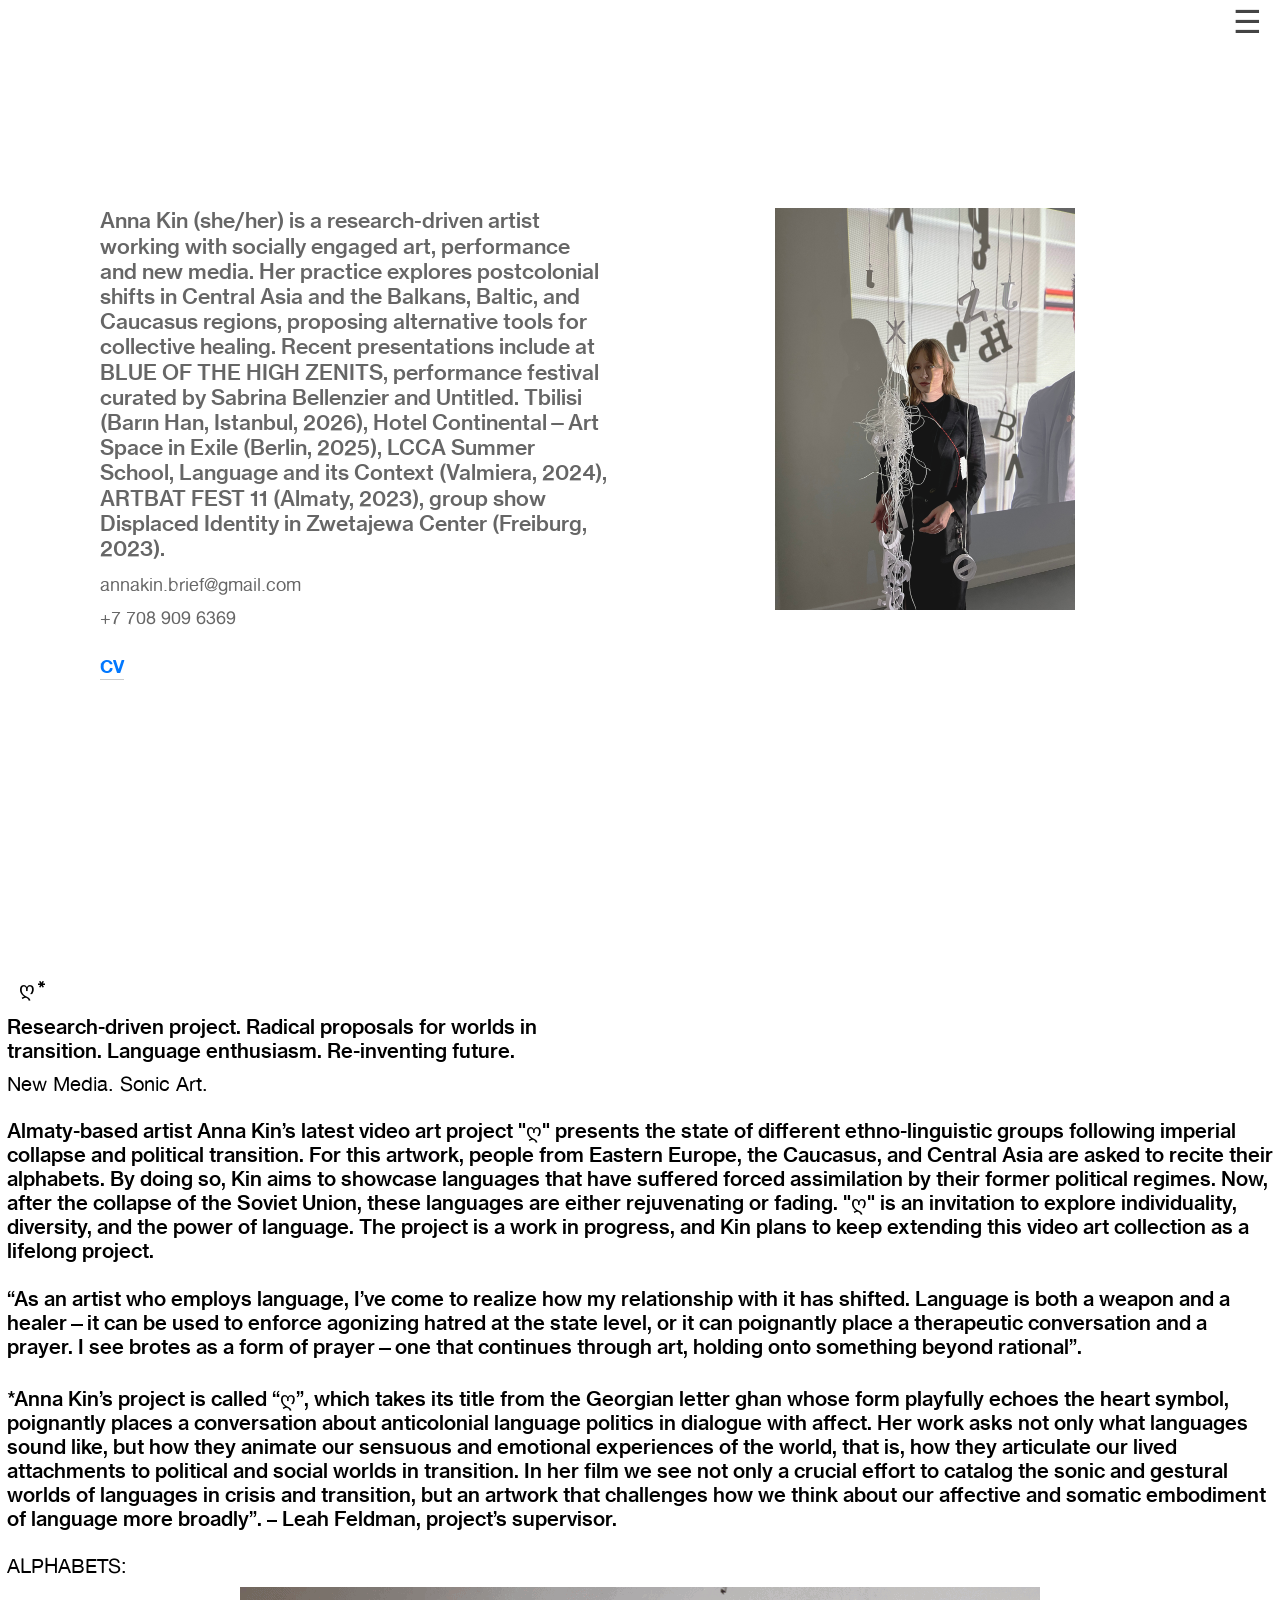
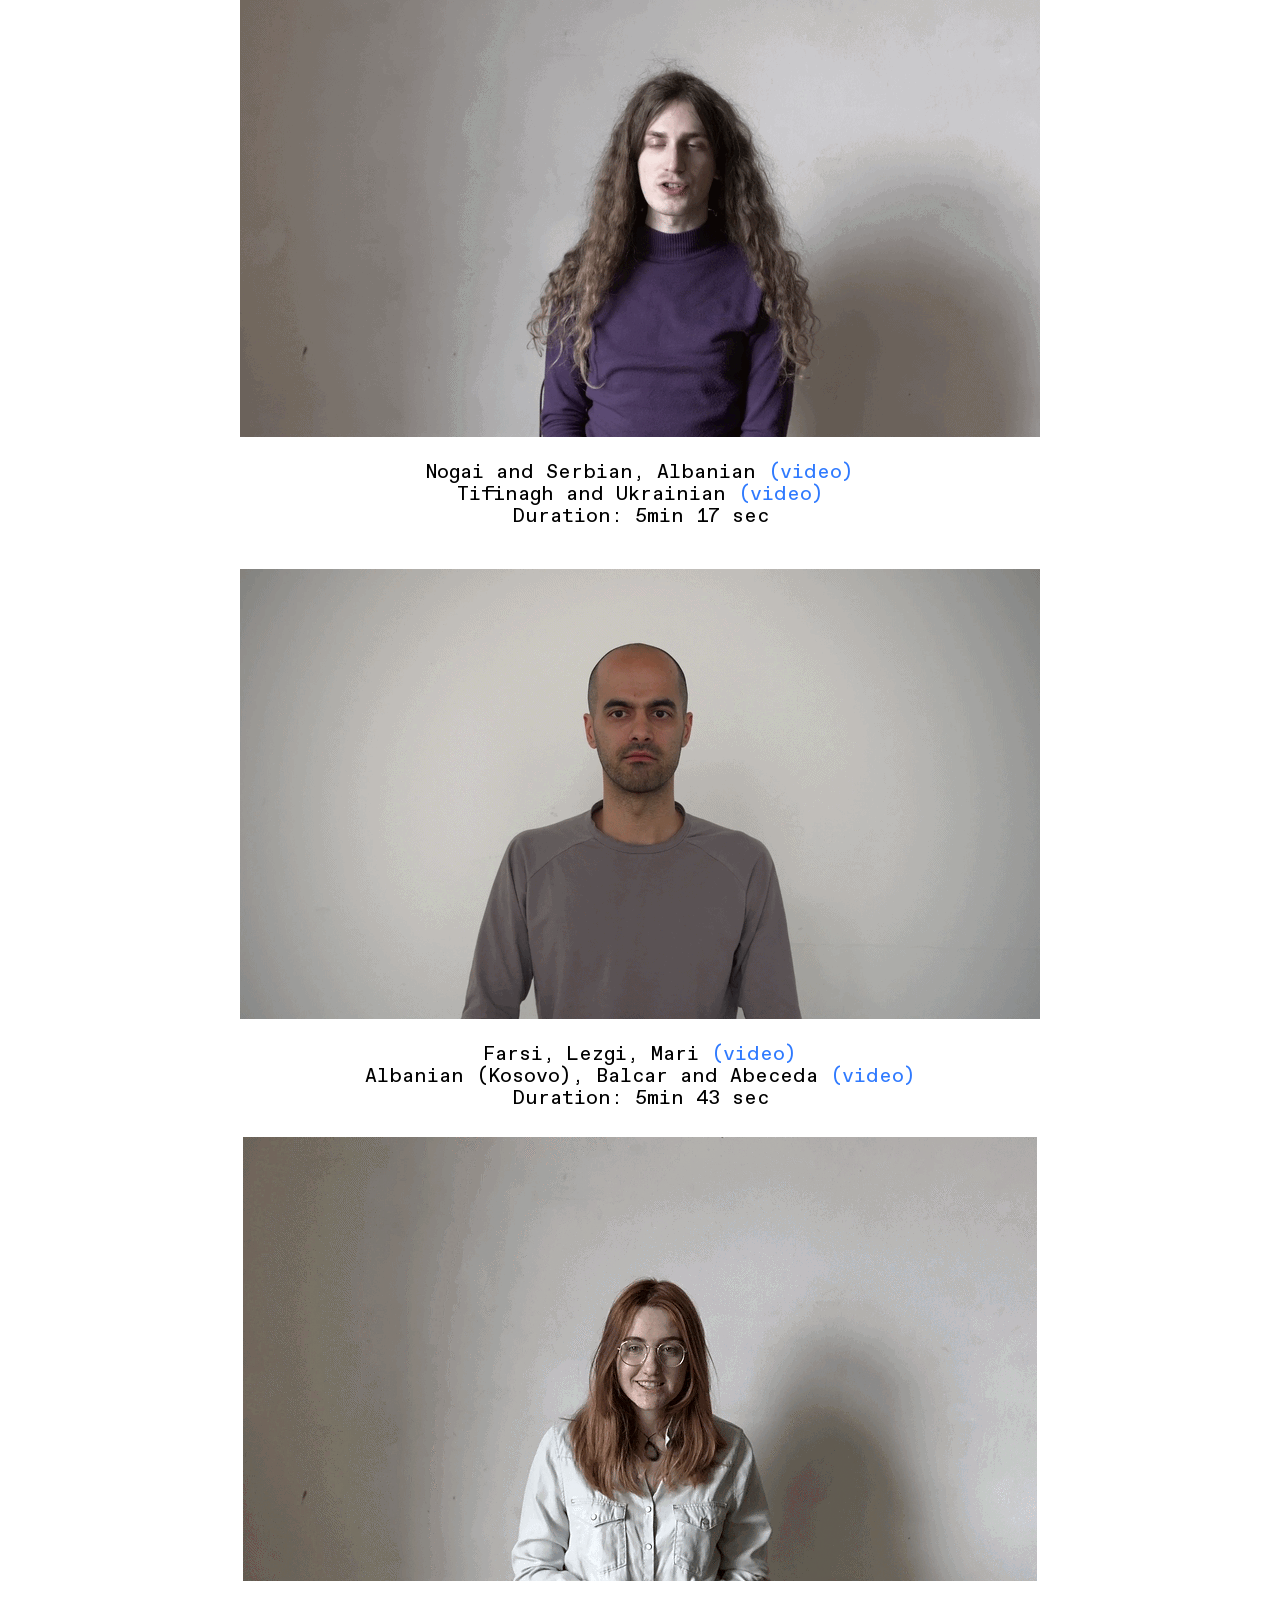
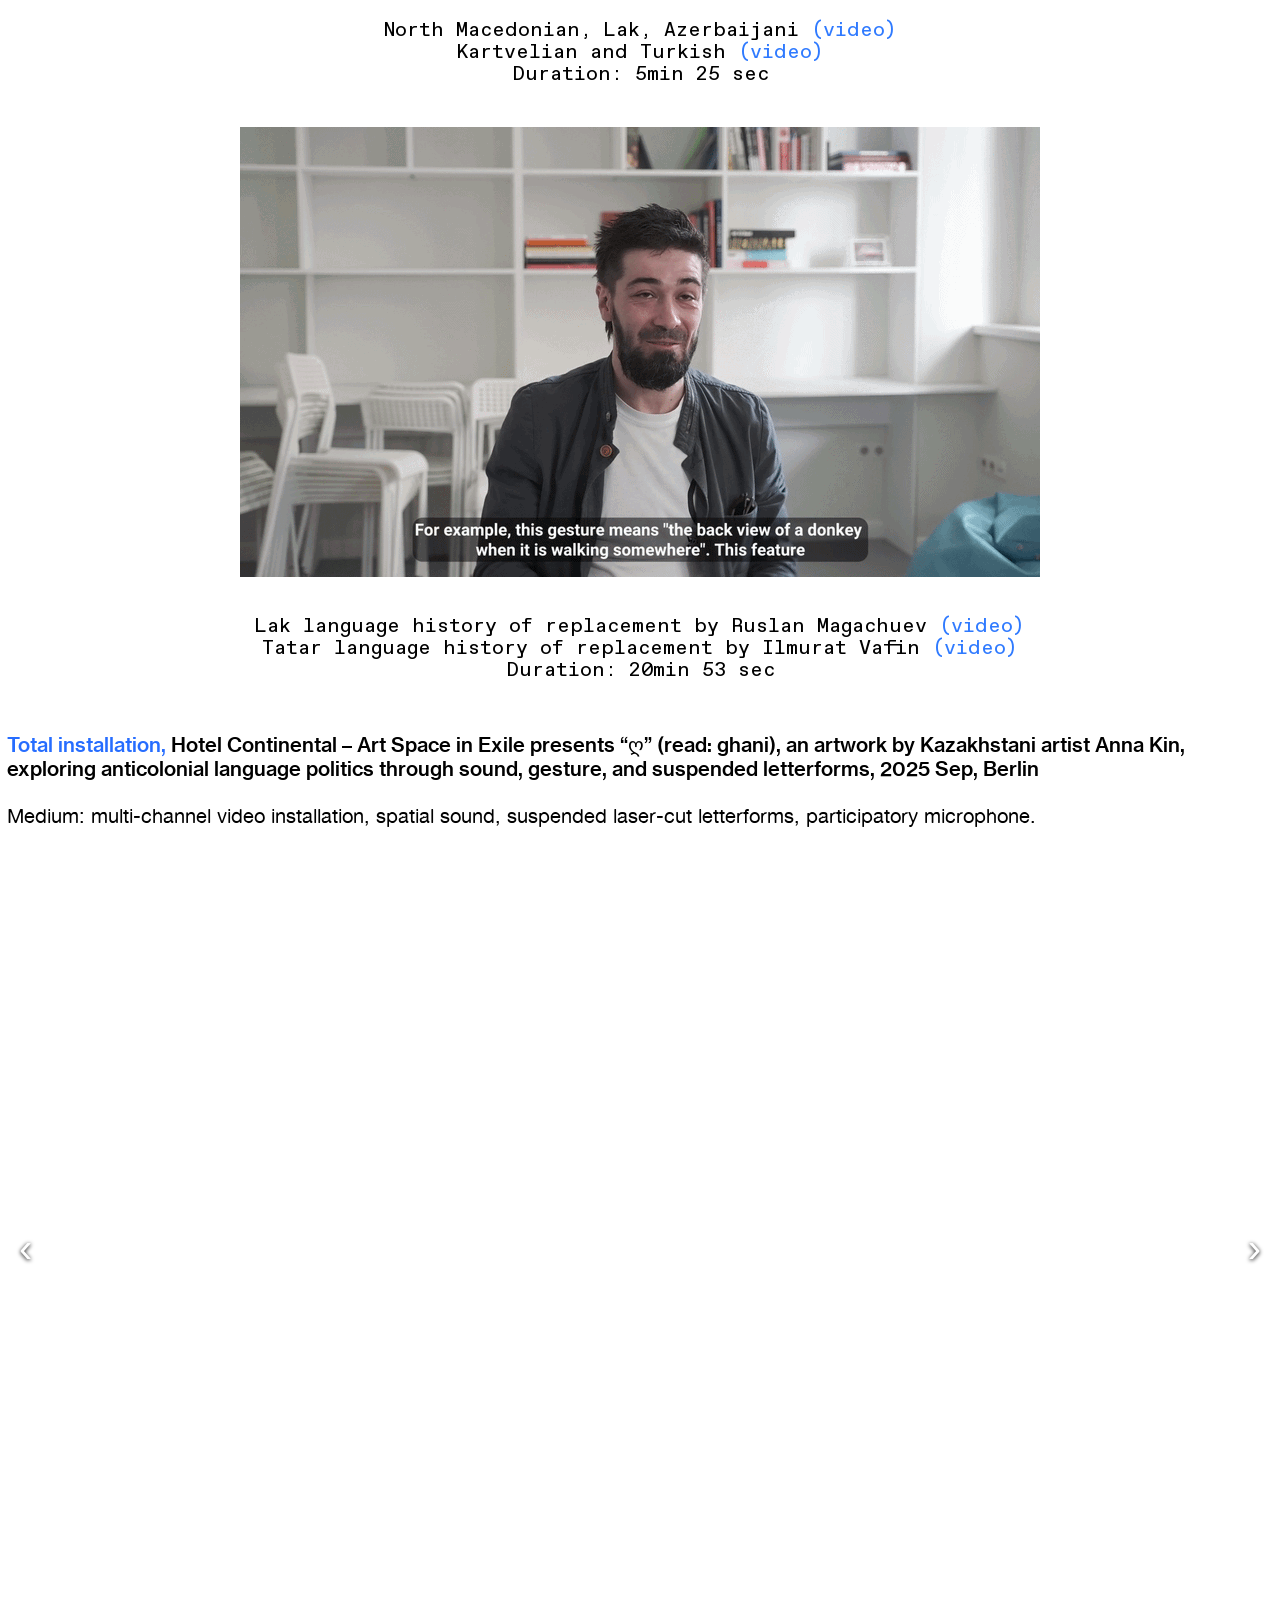
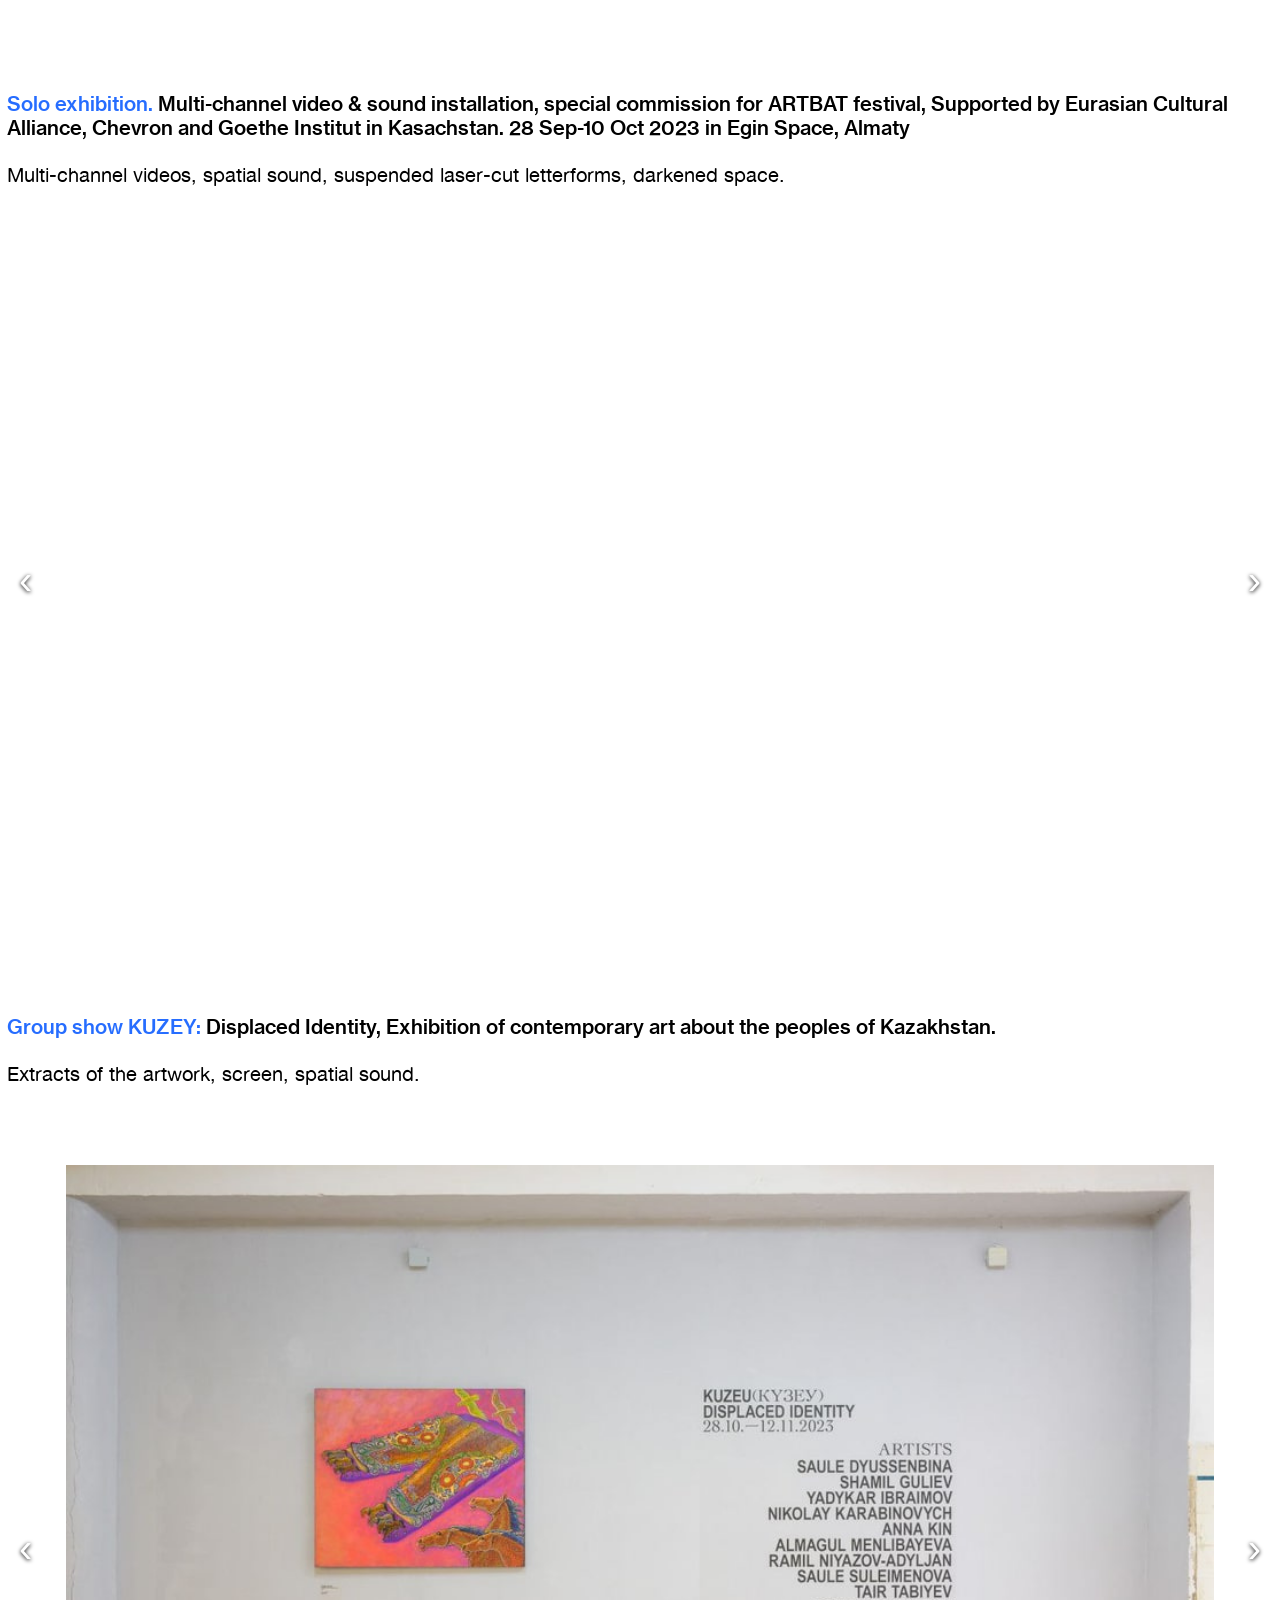
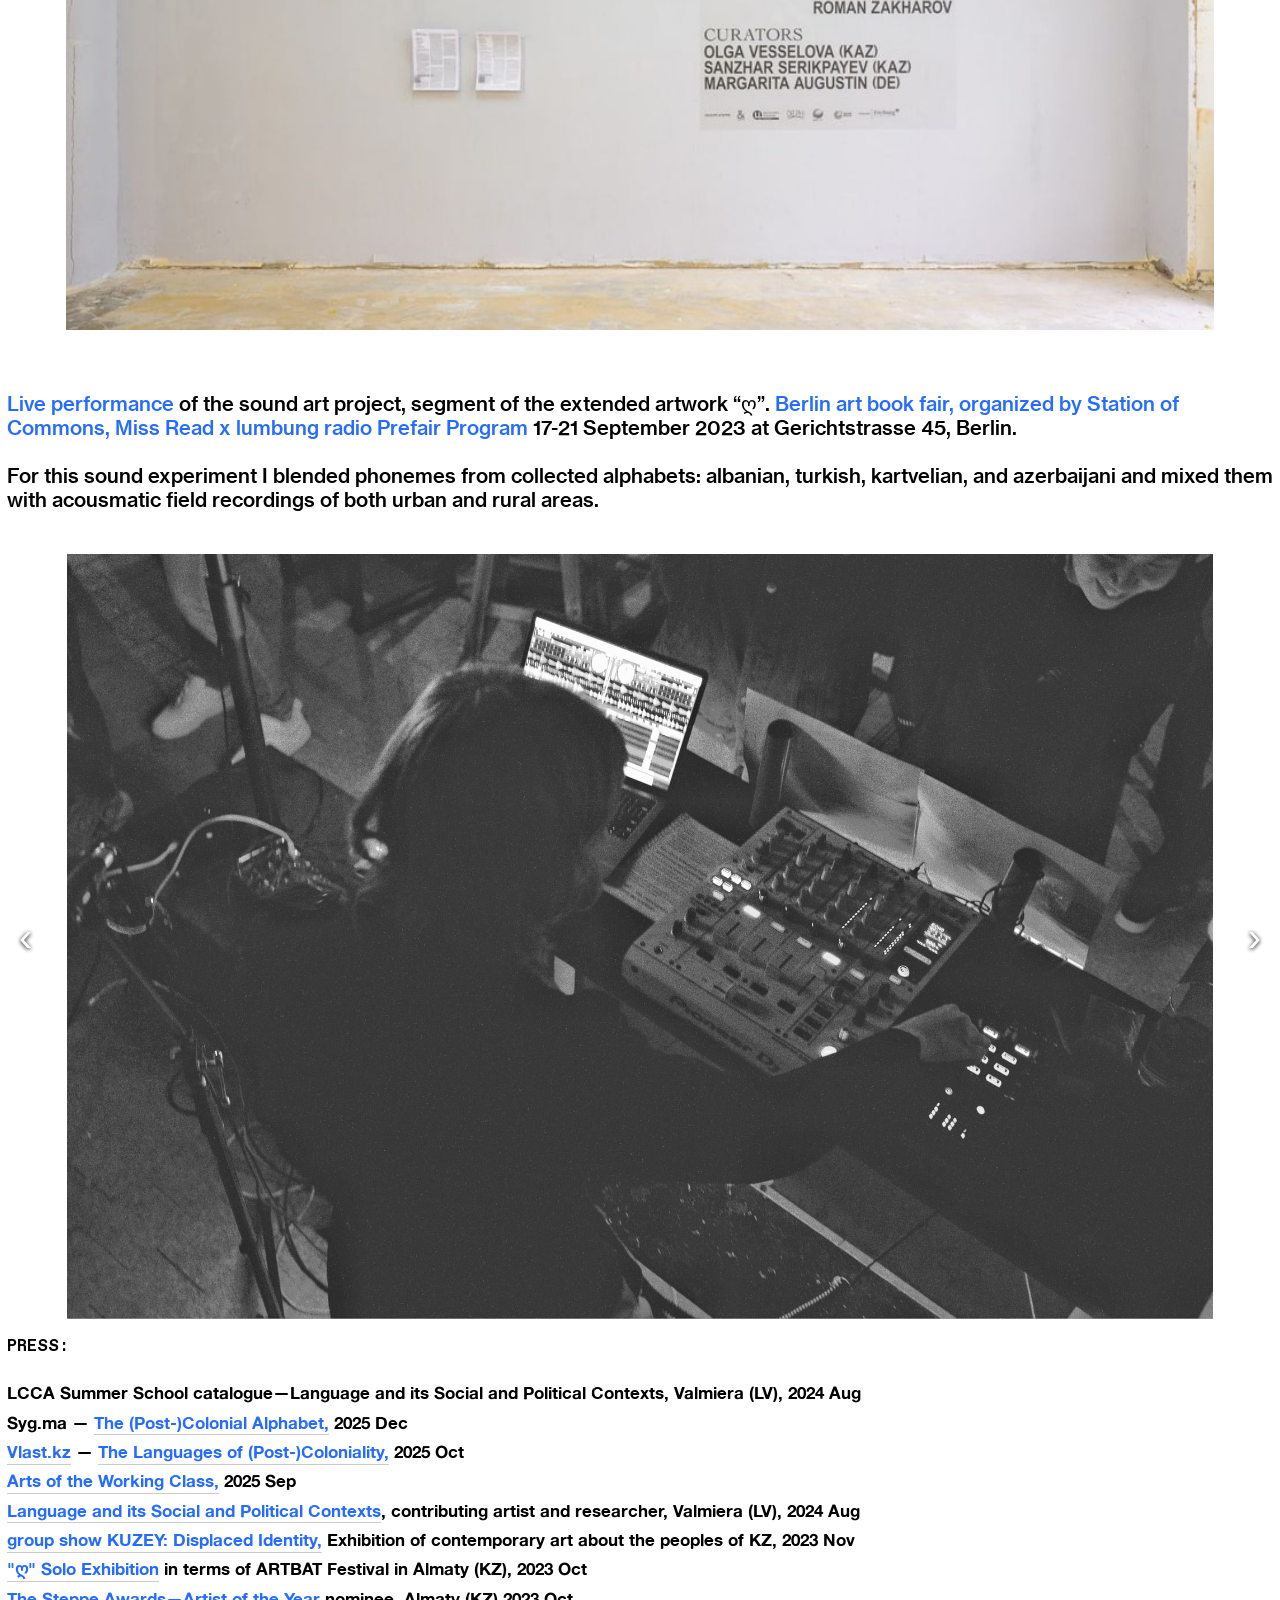
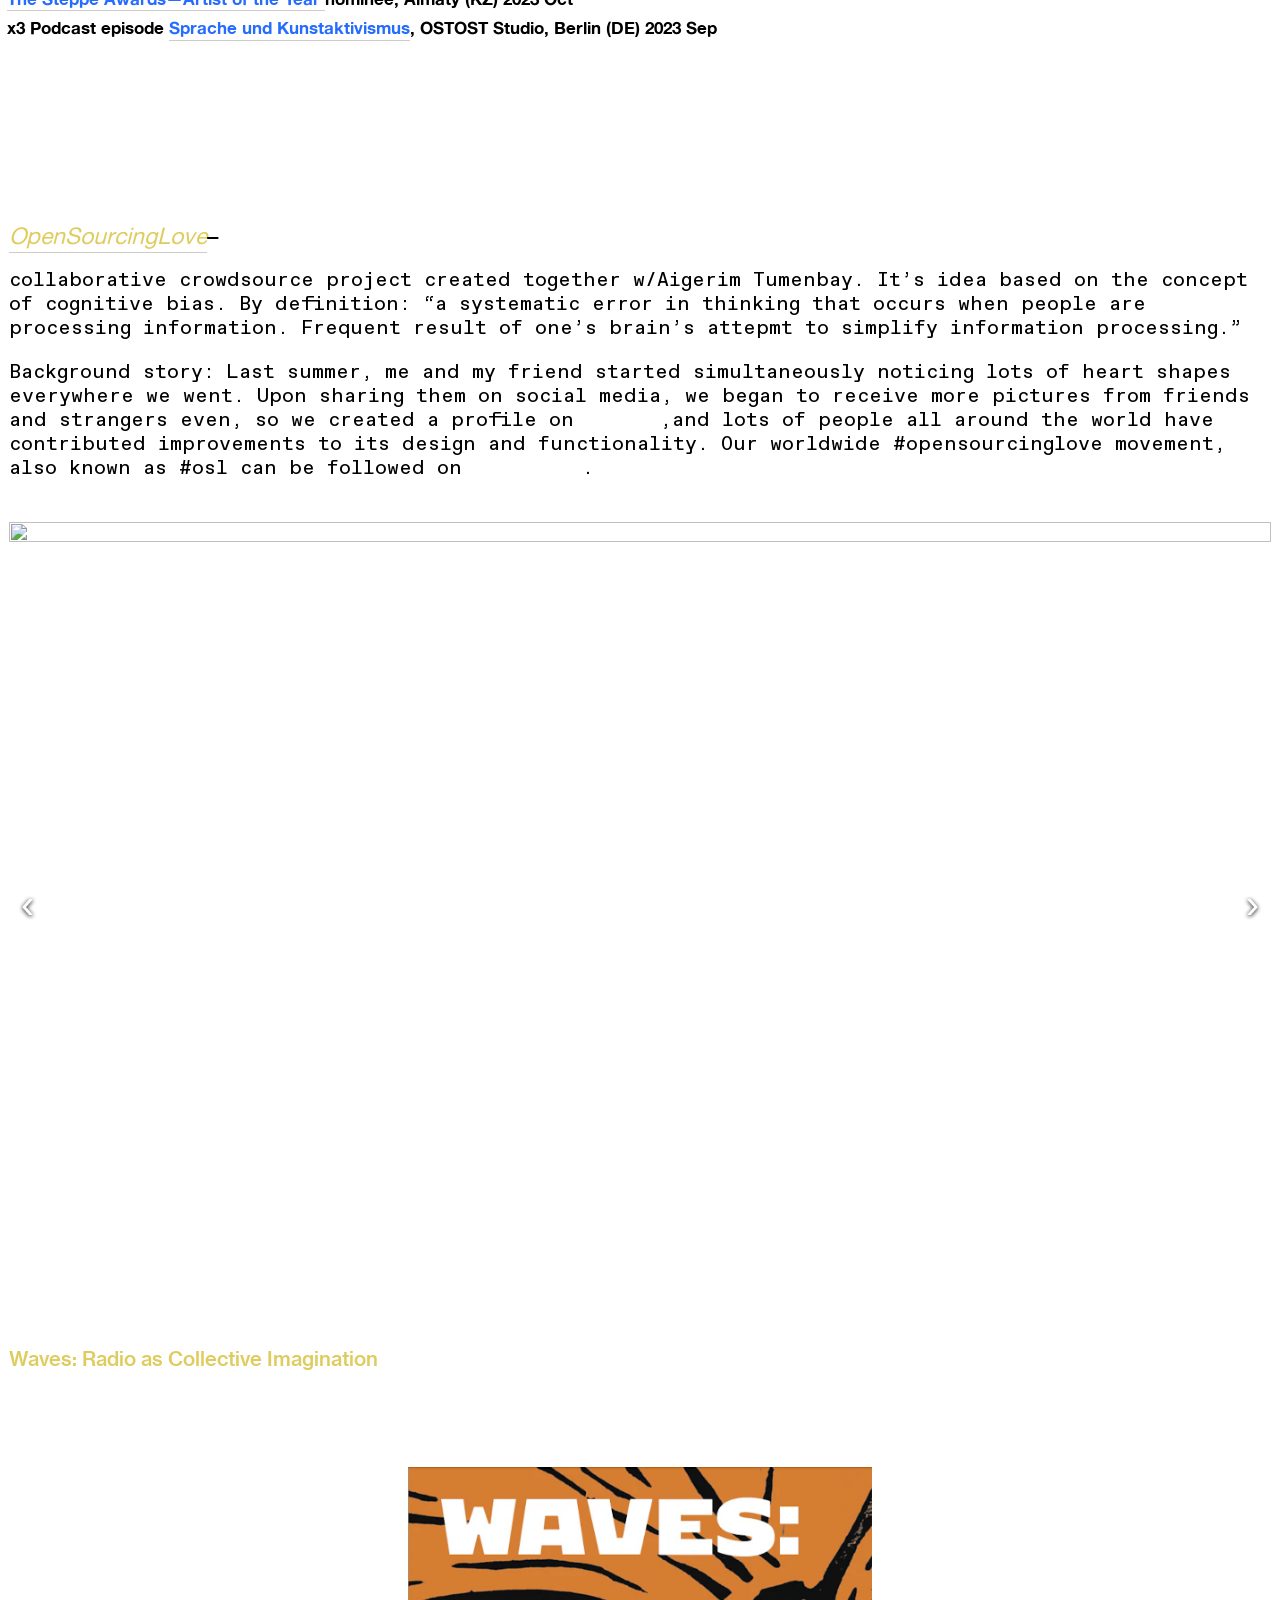
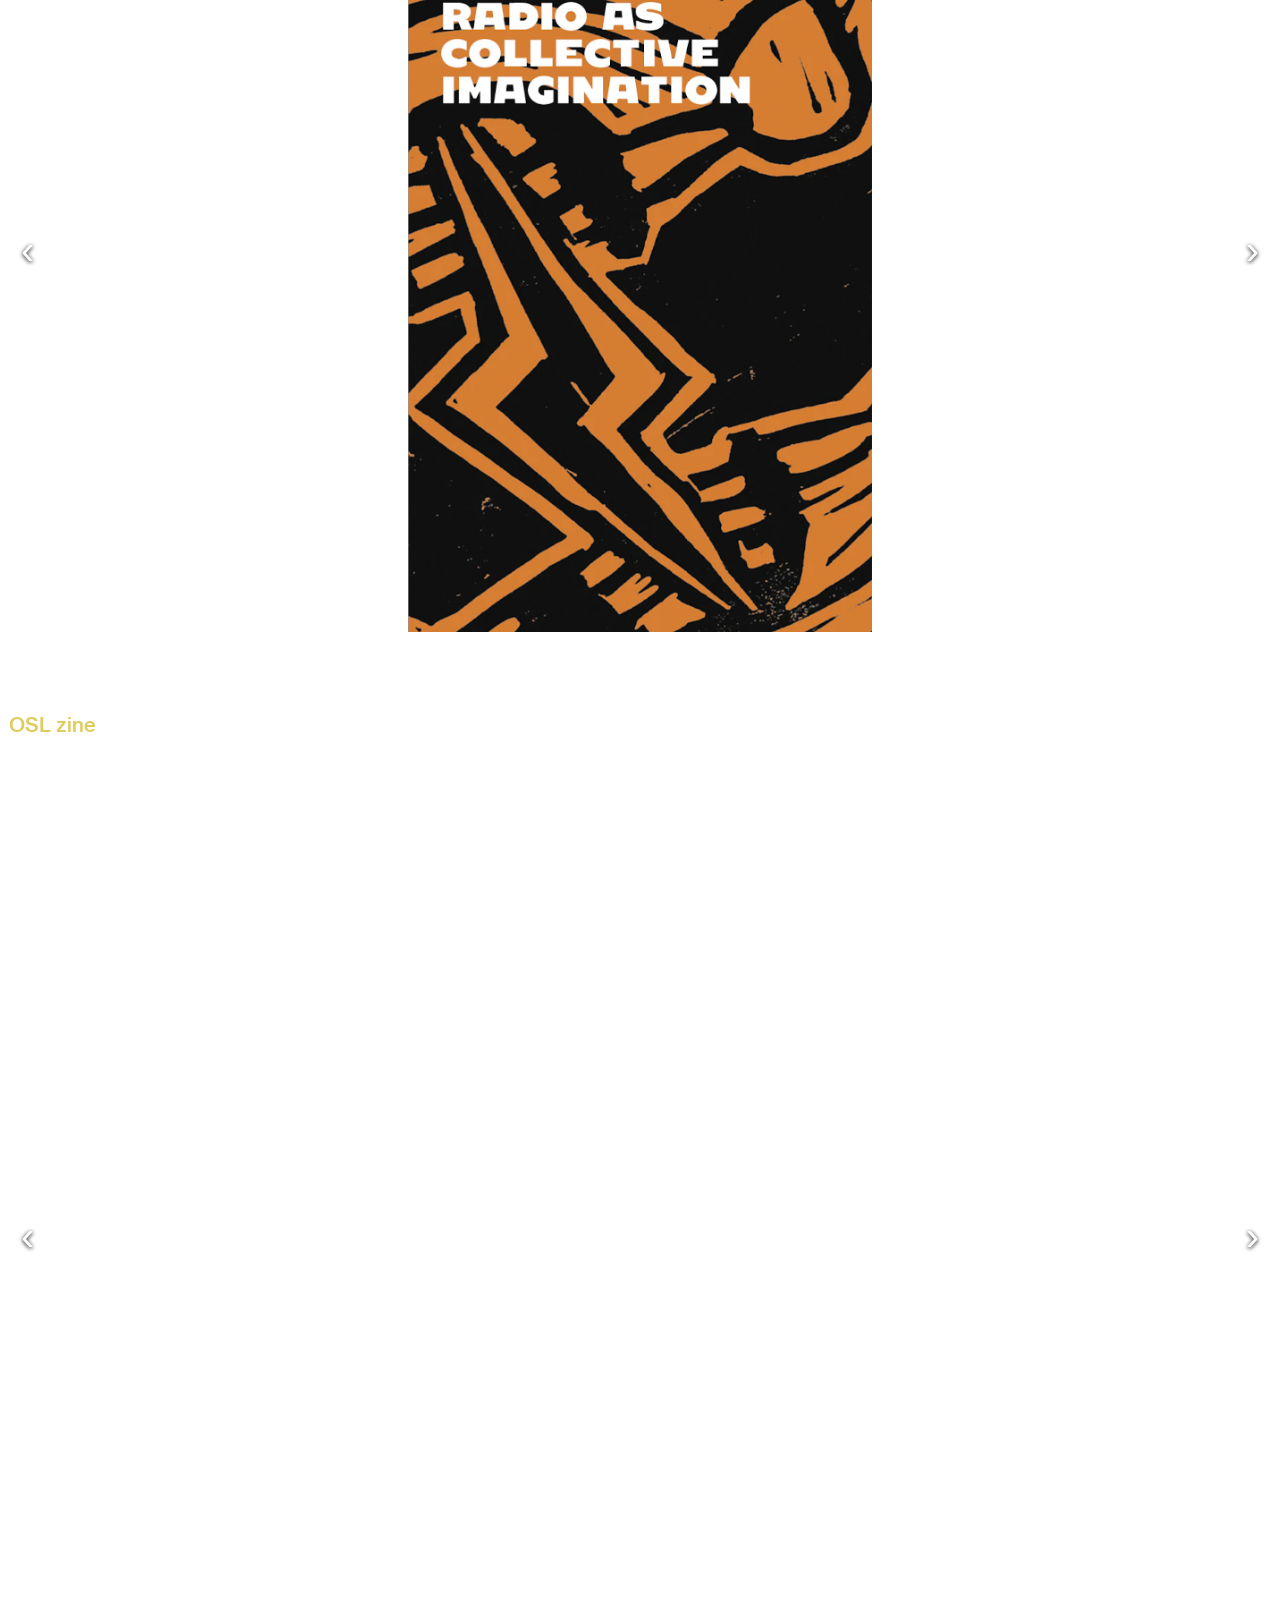
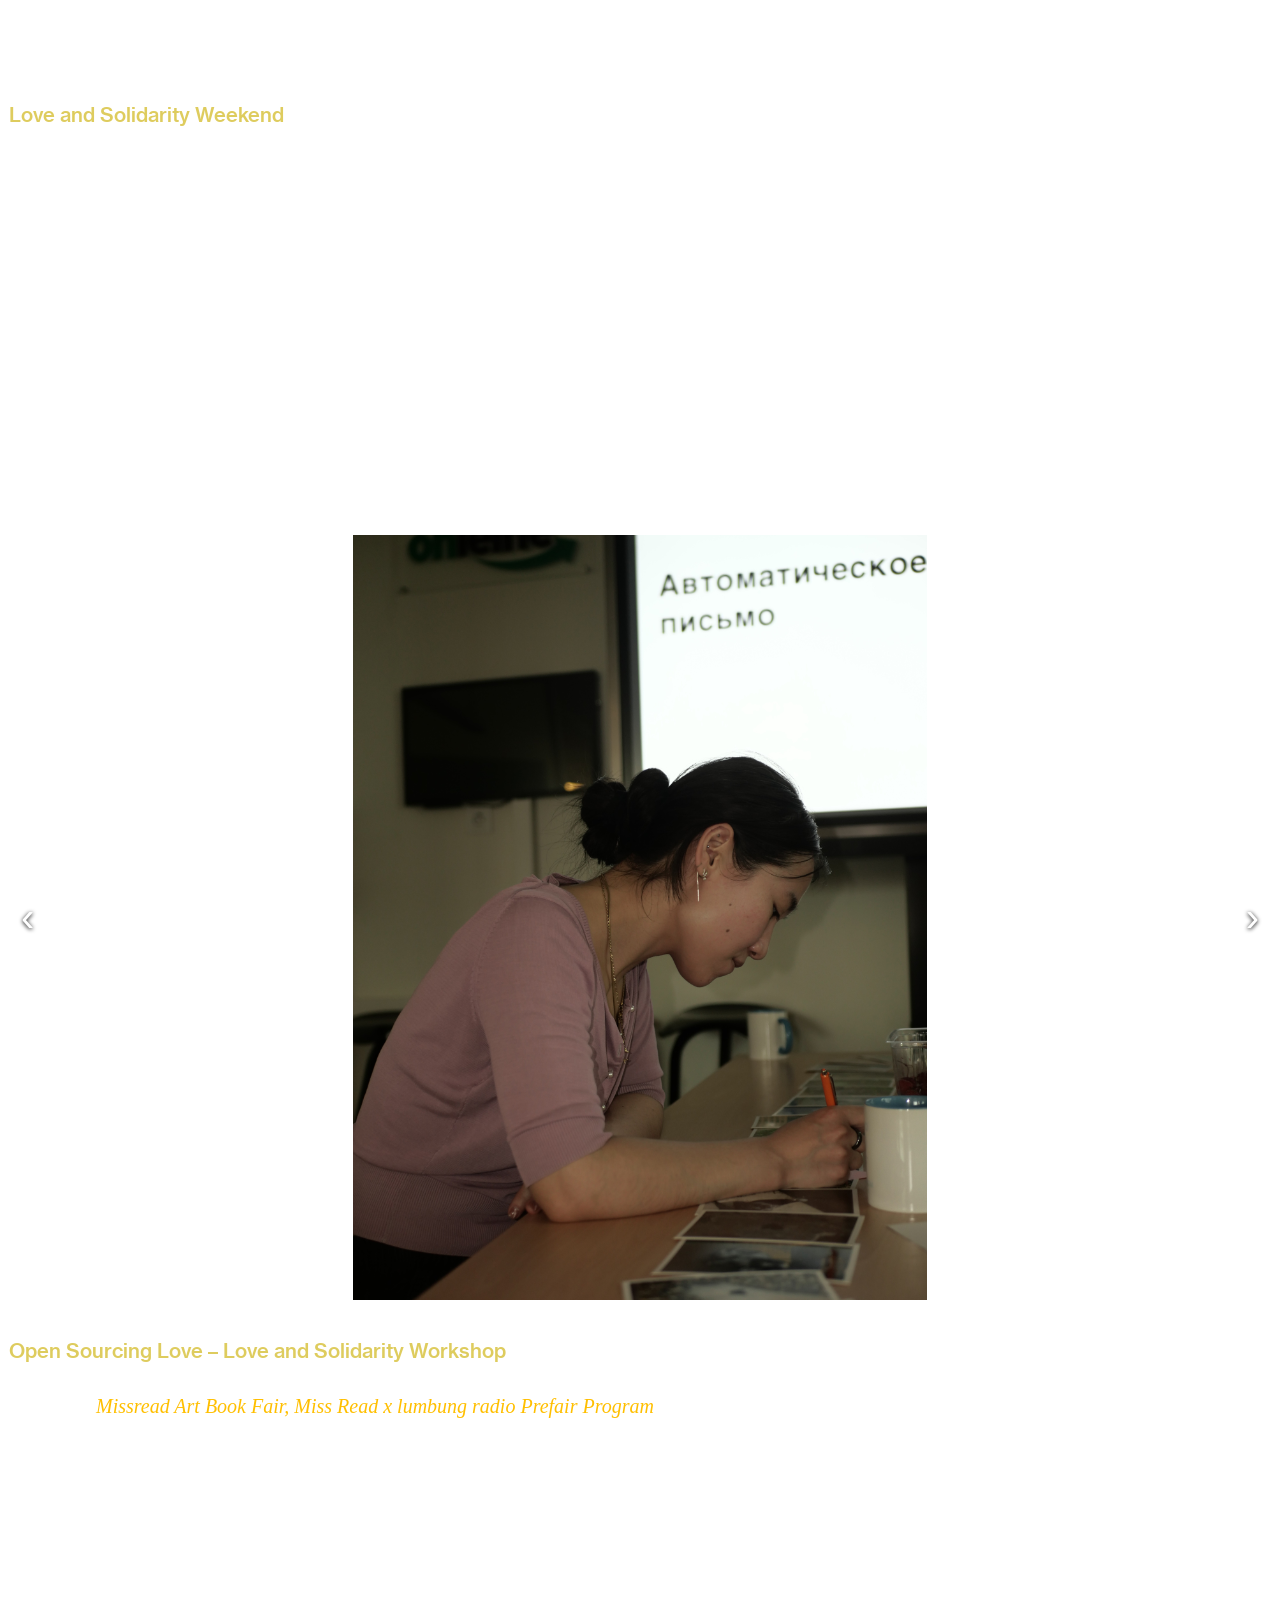
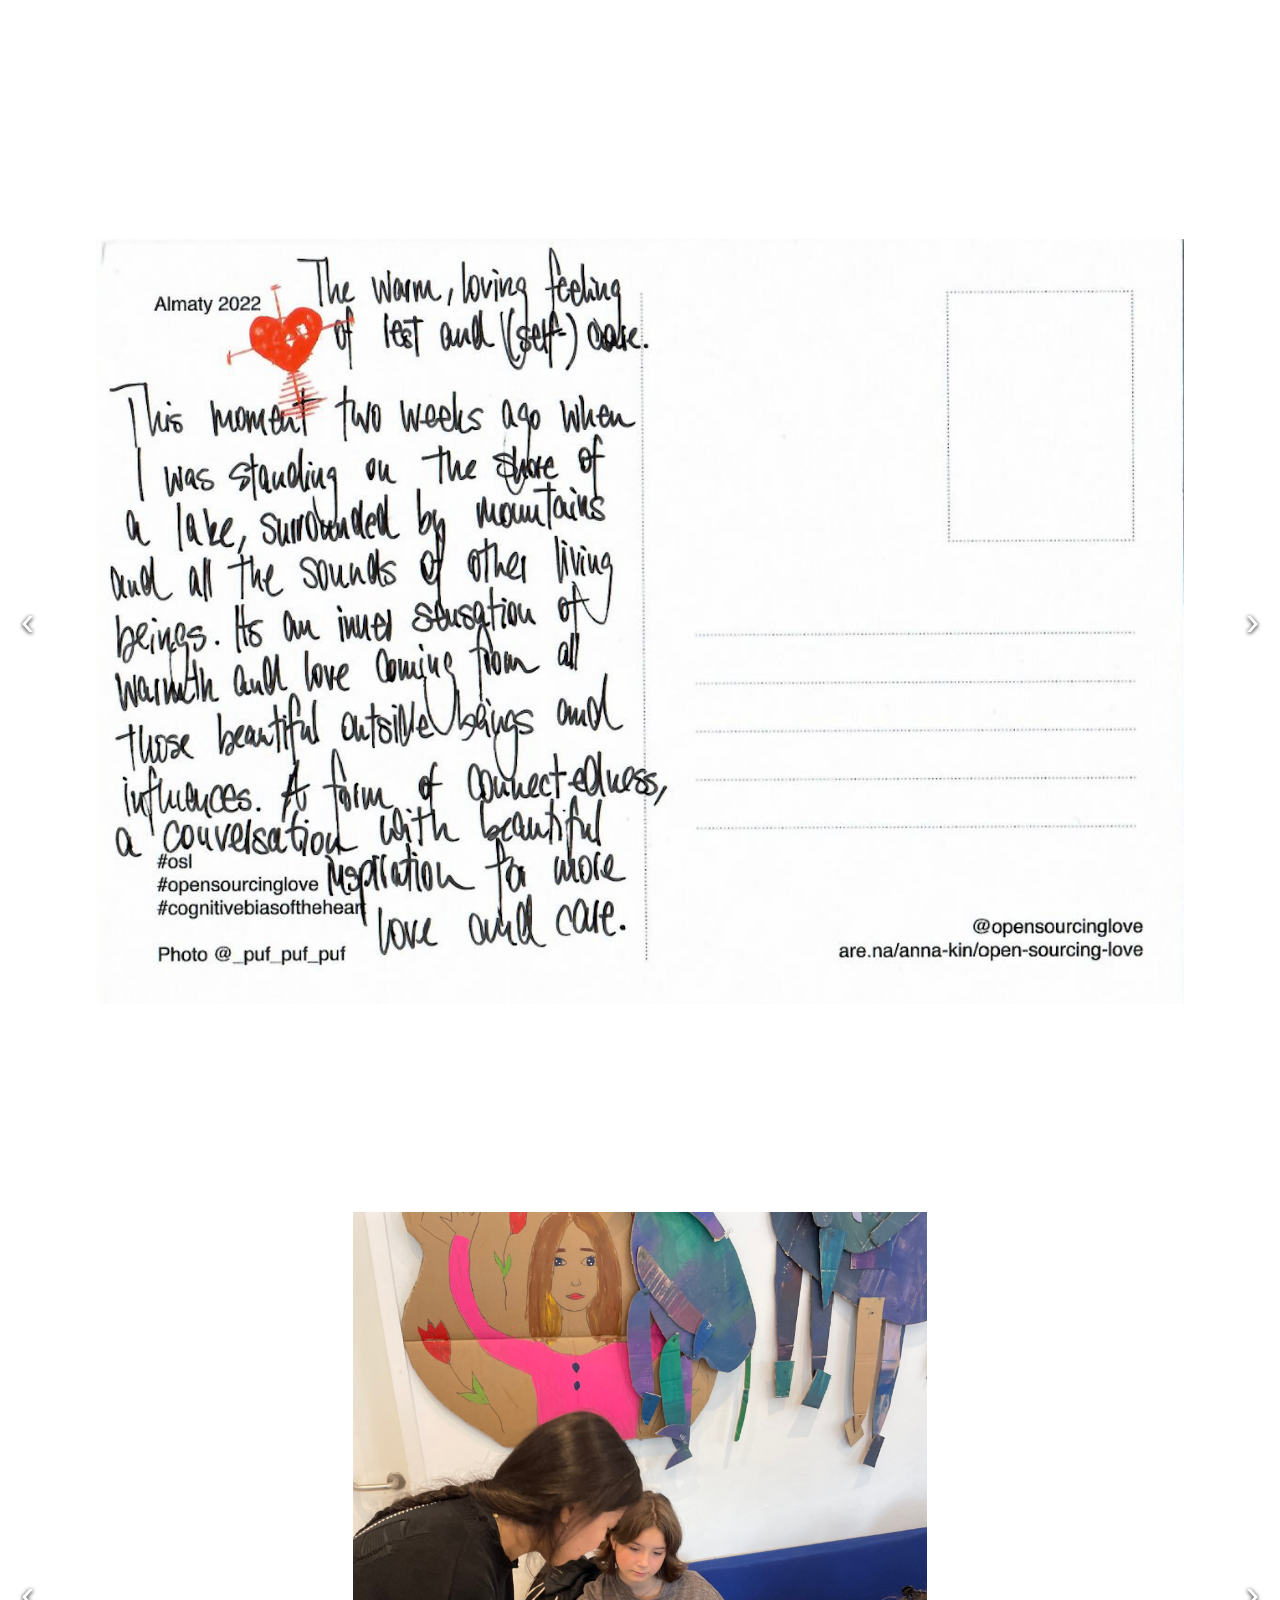
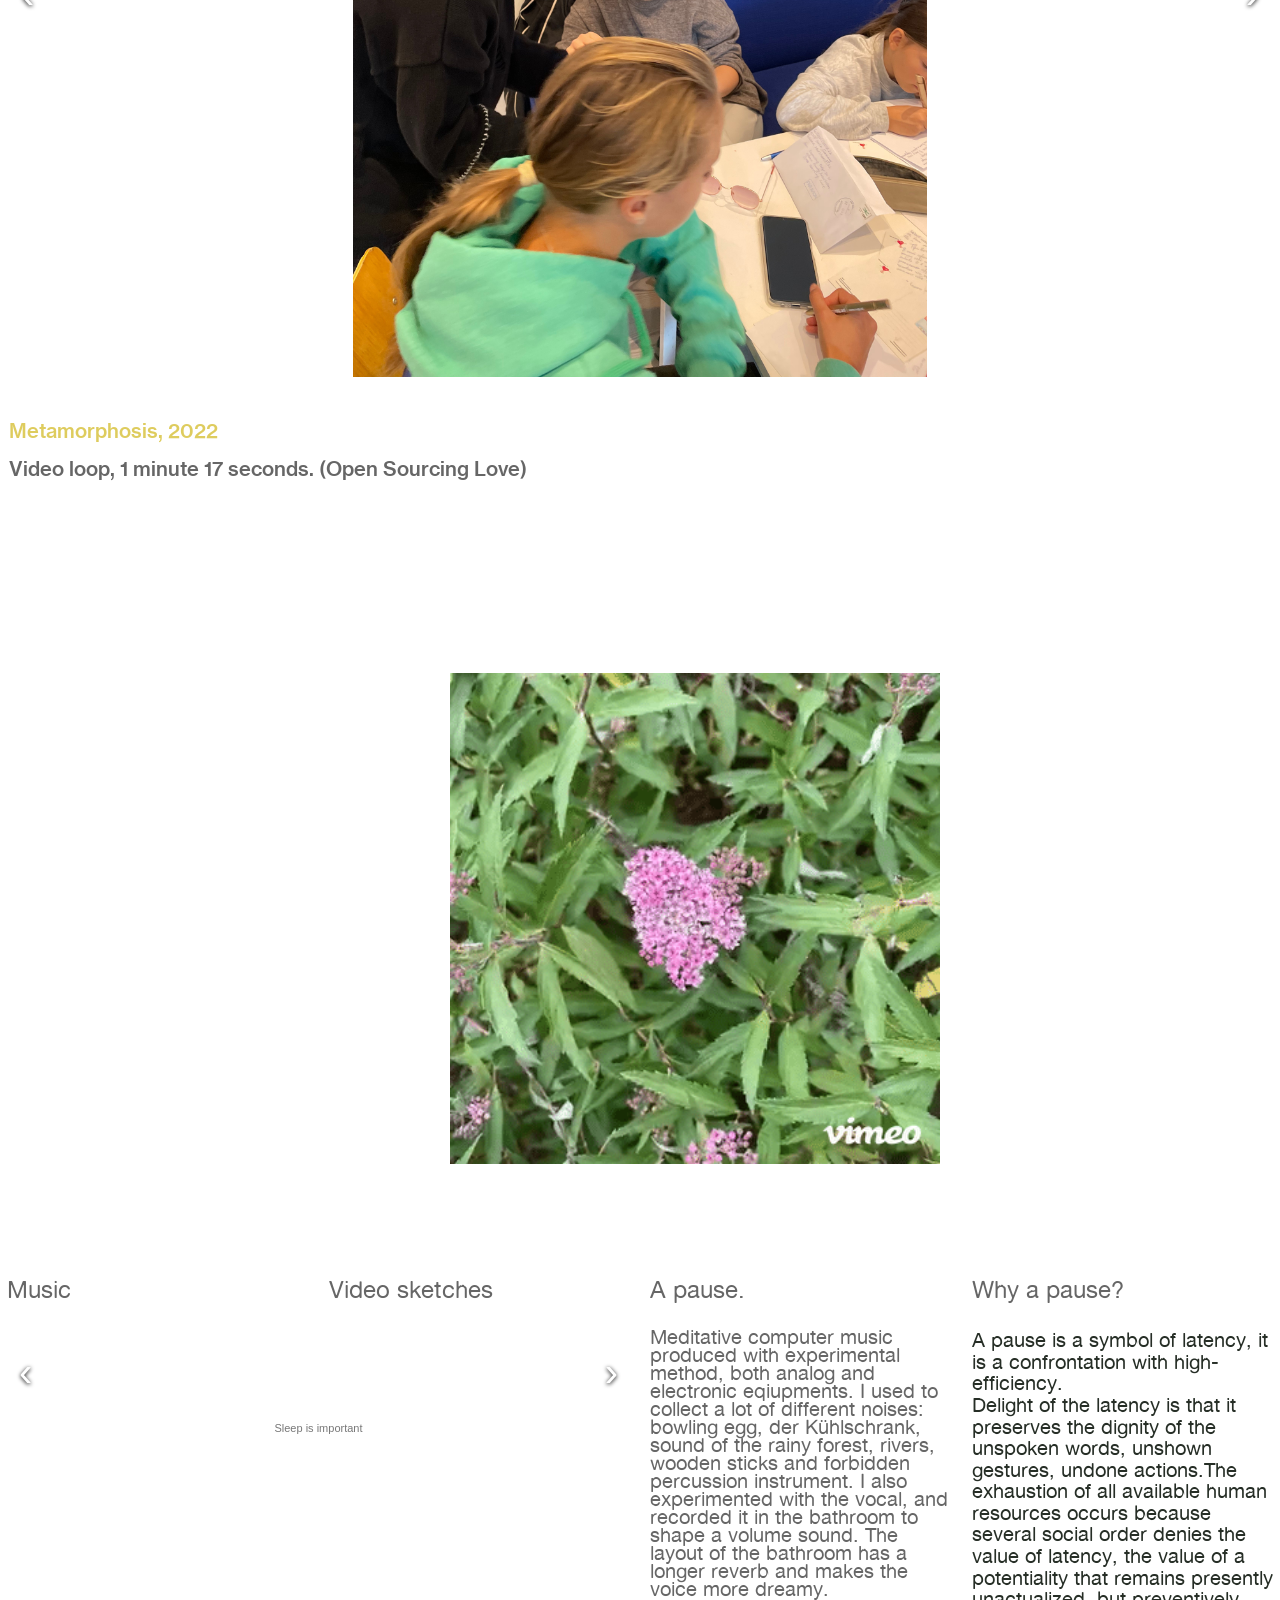
==== index.html @ 6947fdba "Copy complete portfolio as static site" ====
<!doctype html><html lang="en" data-predefined-style="true" data-css-presets="true" data-css-preset><head><meta charset="utf-8"><meta name="viewport" content="width=device-width,initial-scale=1"><title>Anna Kin</title><meta name="description" content="This portfolio consists of the recent artworks of Anna Kin."><link rel="icon" href="assets/a17ee777631398783863.ico"><link rel="stylesheet" href="style.css"><link rel="stylesheet" href="mirror.css"><script src="mirror.js" defer></script></head><body class="feed"><button id="menu-toggle" aria-label="Open menu" aria-expanded="false">☰</button><nav id="mirror-menu" hidden><button id="menu-close" aria-label="Close menu">×</button><a href="about.html">about</a><a href="exhibitions.html">exhibitions</a><a href="workshops.html">workshops</a><a href="music.html">music</a><a href="Performance.html">Performance</a><a href="film.html">film</a><a href="publications.html">publications</a></nav><main><section class="page_container" local-style="23669128" id="about"><div class="page container container_width"><bodycopy class="bodycopy content content_padding"><div class="page_content clearfix"><div grid-row="" grid-pad="6" grid-gutter="12">
	<div grid-col="x11" grid-pad="6" class="">
<h1>Anna Kin (she/her) is a research-driven artist working with socially engaged art, performance and new media. Her practice explores postcolonial shifts in Central Asia and the Balkans, Baltic, and Caucasus regions, proposing alternative tools for collective healing. Recent presentations include at BLUE OF THE HIGH ZENITS, performance festival curated by Sabrina Bellenzier and Untitled. Tbilisi (Barın Han, Istanbul, 2026), Hotel Continental—Art Space in Exile (Berlin, 2025), LCCA Summer School, Language and its Context (Valmiera, 2024), ARTBAT FEST 11 (Almaty, 2023), group show Displaced Identity in Zwetajewa Center (Freiburg, 2023).<br></h1><br>annakin.brief@gmail.com <br>
<br>
+7 708 909 6369<br>
<br>
<br>
<b><a href="https://docs.google.com/document/d/1amsGcHo529aUbqsrU2WfGs2Y3H0Q8c4hK-kNIRkjzw4/edit?usp=sharing" target="_blank"><span style="color: #0278ff;">CV</span></a></b><b><span style="color: #0278ff;"><a href="https://docs.google.com/document/d/1amsGcHo529aUbqsrU2WfGs2Y3H0Q8c4hK-kNIRkjzw4/edit?usp=sharing" target="_blank"></a></span></b></div>
	<div grid-col="x11" grid-pad="6"><div style="text-align: center"><img loading="lazy" decoding="async" width="3024" height="4032" width_o="3024" height_o="4032" src="assets/39c6bfffe360e32ff62e.jpg" data-mid="246921263" border="0" data-scale="59"/></div><div style="text-align: right"><br></div>
<br></div>
</div><br></div></bodycopy></div><style>[local-style="23669128"] .container_width {
}

[local-style="23669128"] body {
	background-color: initial /*!variable_defaults*/;
}

[local-style="23669128"] .backdrop {
	width: 100% /*!background_cover*/;
}

[local-style="23669128"] .page {
	min-height: 100vh /*!page_height_100vh*/;
}

[local-style="23669128"] .page_background {
	background-color: #fff /*!page_container_bgcolor*/;
}

[local-style="23669128"] .content_padding {
	padding-top: 10rem /*!main_margin*/;
	padding-bottom: 10rem /*!main_margin*/;
	padding-left: 10rem /*!main_margin*/;
	padding-right: 10rem /*!main_margin*/;
}

[data-predefined-style="true"] [local-style="23669128"] bodycopy {
	line-height: 0.9;
	font-size: 1.8rem;
}

[data-predefined-style="true"] [local-style="23669128"] bodycopy a {
}

[data-predefined-style="true"] [local-style="23669128"] h1 {
	line-height: 1.2;
	font-size: 2.1rem;
}

[data-predefined-style="true"] [local-style="23669128"] h1 a {
}

[data-predefined-style="true"] [local-style="23669128"] h2 {
	font-size: 2.1rem;
}

[data-predefined-style="true"] [local-style="23669128"] h2 a {
}

[data-predefined-style="true"] [local-style="23669128"] small {
	color: rgba(0, 0, 0, 0.4);
}

[data-predefined-style="true"] [local-style="23669128"] small a {
	color: rgba(0, 0, 0, 0.4);
}

[local-style="23669128"] .container {
	align-items: center /*!vertical_middle*/;
	-webkit-align-items: center /*!vertical_middle*/;
}

[data-predefined-style="true"] [local-style="23669128"] bodycopy a:hover {
}

[data-predefined-style="true"] [local-style="23669128"] h1 a:hover {
}

[data-predefined-style="true"] [local-style="23669128"] h2 a:hover {
}

[data-predefined-style="true"] [local-style="23669128"] small a:hover {
}</style></section><section class="page_container" local-style="31032657" id="exhibitions"><div class="page container container_width"><bodycopy class="bodycopy content content_padding"><div class="page_content clearfix"><div grid-row="" grid-pad="1" grid-gutter="2" grid-responsive="">
	<div grid-col="x12" grid-pad="1">&nbsp;<br>
<br>
<div style="text-align: left;"><h2><br> <br>&nbsp;ღ*&nbsp;</h2>&nbsp; <h1>Research-driven project. Radical proposals for worlds in <br>
transition. Language enthusiasm. Re-inventing future.</h1>
<br>New Media. Sonic Art.<br><br>
</div><br>
<h1>Almaty-based artist Anna Kin’s latest video art project "ღ" presents the state of different ethno-linguistic groups following imperial collapse and political transition. For this artwork, people from Eastern Europe, the Caucasus, and Central Asia are asked to recite their alphabets. By doing so, Kin aims to showcase languages that have suffered forced assimilation by their former political regimes. Now, after the collapse of the Soviet Union, these languages are either rejuvenating or fading. "ღ" is an invitation to explore individuality, diversity, and the power of language. The project is a work in progress, and Kin plans to keep extending this video art collection as a lifelong project.<br><br>“As an artist who employs language, I’ve come to realize how my relationship with it has shifted. Language is both a weapon and a healer—it can be used to enforce agonizing hatred at the state level, or it can poignantly place a therapeutic conversation and a prayer. I see brotes as a form of prayer—one that continues through art, holding onto something beyond rational”.</h1><br>
<br><h1>*Anna Kin’s project is called “ღ”, which takes its title from the Georgian letter ghan whose form playfully echoes the heart symbol, poignantly places a conversation about anticolonial language politics in dialogue with affect. Her work asks not only what languages sound like, but how they animate our sensuous and emotional experiences of the world, that is, how they articulate our lived attachments to political and social worlds in transition. In her film we see not only a crucial effort to catalog the sonic and gestural worlds of languages in crisis and transition, but an artwork that challenges how we think about our affective and somatic embodiment of language more broadly”. – Leah Feldman, project’s supervisor.</h1><br><br>ALPHABETS:<br>
<br><div style="text-align: center"><img loading="lazy" decoding="async" width="800" height="450" width_o="800" height_o="450" src="assets/19ee3b73c855d3992227.gif" data-mid="246921891" border="0" /></div><br>
<div style="text-align: center;">
<h2>Nogai and Serbian, Albanian <a href="https://vimeo.com/1093056482" target="_blank">(video)</a></h2></div><div style="text-align: center"><h2>Tifinagh and Ukrainian <a href="https://vimeo.com/1093058617" target="_blank">(video)</a></h2></div><div style="text-align: center;"><h2>Duration: 5min 17 sec</h2><br>
<br>
</div><br><div style="text-align: center"><img loading="lazy" decoding="async" width="800" height="450" width_o="800" height_o="450" src="assets/51317022959f4534d212.gif" data-mid="246921478" border="0" /><br></div>
<br><div style="text-align: center"><h2>Farsi, Lezgi, Mari <a href="https://vimeo.com/1093059032" target="_blank">(video)</a></h2></div><div style="text-align: center"><h2>Albanian (Kosovo), Balcar and Abeceda <a href="https://vimeo.com/1093061251" target="_blank">(video)</a></h2></div><div style="text-align: center;"><h2>Duration: 5min 43 sec</h2><br>
<br><img loading="lazy" decoding="async" width="794" height="444" width_o="794" height_o="444" src="assets/09b0b8ca880b731aff40.gif" data-mid="246921584" border="0" /><br>
<br>
</div><br><div style="text-align: center"><h2>North Macedonian, Lak, Azerbaijani <a href="https://vimeo.com/manage/videos/938972132" target="_blank">(video)</a></h2></div><div style="text-align: center"><h2>Kartvelian and Turkish <a href="https://vimeo.com/891540653" target="_blank">(video)</a></h2></div><div style="text-align: center"><h2>Duration: 5min 25 sec</h2></div><br>
<br>
<br>
<div style="text-align: center"><img loading="lazy" decoding="async" width="800" height="450" width_o="800" height_o="450" src="assets/6eceeb61a2299412a7a9.gif" data-mid="246921518" border="0" /><br></div><br>
<br><div style="text-align: center"><h2>Lak language history of replacement by Ruslan Magachuev <a href="https://vimeo.com/1100312464?share=copy" target="_blank">(video)</a></h2></div><div style="text-align: center"><h2>Tatar language history of replacement by Ilmurat Vafin <a href="https://vimeo.com/1100309078?share=copy" target="_blank">(video)</a></h2></div><div style="text-align: center"><h2>Duration: 20min 53 sec</h2></div>
<br>
<br>
<h1><a href="https://www.artsoftheworkingclass.org/exhibition/page-" target="_blank"><br>Total installation,</a> Hotel Continental – Art Space in Exile presents “ღ” (read: ghani), an artwork by Kazakhstani artist Anna Kin, exploring anticolonial language politics through sound, gesture, and suspended letterforms, 2025 Sep, Berlin&nbsp;</h1><br>
&nbsp;<div style="text-align: left;">Medium: multi-channel video installation, spatial sound, suspended laser-cut letterforms, participatory microphone.</div>
<br>
<br>
<br>
<h2></h2><div class="image-gallery" data-gallery="%7B%22mode_id%22%3A6%2C%22gallery_instance_id%22%3A157%2C%22name%22%3A%22Slideshow%22%2C%22path%22%3A%22slideshow%22%2C%22data%22%3A%7B%22autoplay%22%3Atrue%2C%22autoplaySpeed%22%3A2.5%2C%22speed%22%3A0.5%2C%22arrows%22%3Atrue%2C%22transition-type%22%3A%22slide%22%2C%22constrain_height%22%3Atrue%2C%22image_vertical_align%22%3A%22middle%22%2C%22image_horizontal_align%22%3A%22middle%22%2C%22image_alignment%22%3A%22image_middle_middle%22%2C%22mobile_data%22%3A%7B%22separate_mobile_view%22%3Afalse%7D%2C%22meta_data%22%3A%7B%7D%2C%22captions%22%3Atrue%7D%7D">
<img loading="lazy" decoding="async" width="1350" height="900" width_o="1350" height_o="900" src="assets/ac6d9671c004a066cd53.jpg" data-mid="238380694" border="0" />
<img loading="lazy" decoding="async" width="1350" height="900" width_o="1350" height_o="900" src="assets/a61e3377633b94fa7b3a.jpg" data-mid="238380678" border="0" />
<img loading="lazy" decoding="async" width="1350" height="900" width_o="1350" height_o="900" src="assets/ac6d9671c004a066cd53.jpg" data-mid="238380694" border="0" />
<img loading="lazy" decoding="async" width="1350" height="900" width_o="1350" height_o="900" src="assets/911fb24ee2068b57b138.jpg" data-mid="238380695" border="0" />
<img loading="lazy" decoding="async" width="1350" height="900" width_o="1350" height_o="900" src="assets/10367e18885ecb99244c.jpg" data-mid="238380698" border="0" />
<img loading="lazy" decoding="async" width="1350" height="900" width_o="1350" height_o="900" src="assets/c481f53f528f3cde214b.jpg" data-mid="238380696" border="0" />
<img loading="lazy" decoding="async" width="1350" height="900" width_o="1350" height_o="900" src="assets/7711b6f215eeb0345250.jpg" data-mid="238380697" border="0" />
</div><br>
<br>


<h1><a href="https://artbatfest.cultura.kz/en/anna-kin" target="_blank"><br>Solo exhibition.</a> Multi-channel video &amp; sound installation, special commission for ARTBAT festival, Supported by Eurasian Cultural Alliance, Chevron and Goethe Institut in Kasachstan. 28 Sep-10 Oct 2023 in Egin Space, Almaty</h1><br>
<br><div style="text-align: left;">Multi-channel videos, spatial sound, suspended laser-cut letterforms, darkened space.</div>
<br>
<br>
<br>
<div class="image-gallery" data-gallery="%7B%22mode_id%22%3A6%2C%22gallery_instance_id%22%3A158%2C%22name%22%3A%22Slideshow%22%2C%22path%22%3A%22slideshow%22%2C%22data%22%3A%7B%22autoplay%22%3Atrue%2C%22autoplaySpeed%22%3A2.5%2C%22speed%22%3A0.5%2C%22arrows%22%3Atrue%2C%22transition-type%22%3A%22slide%22%2C%22constrain_height%22%3Atrue%2C%22image_vertical_align%22%3A%22middle%22%2C%22image_horizontal_align%22%3A%22middle%22%2C%22image_alignment%22%3A%22image_middle_middle%22%2C%22mobile_data%22%3A%7B%22separate_mobile_view%22%3Afalse%7D%2C%22meta_data%22%3A%7B%7D%2C%22captions%22%3Atrue%7D%7D">
<img loading="lazy" decoding="async" width="1440" height="1086" width_o="1440" height_o="1086" src="assets/3bab4edf799d0493bd86.jpeg" data-mid="207863865" border="0" />
<img loading="lazy" decoding="async" width="1500" height="843" width_o="1500" height_o="843" src="assets/4b9e5eb5878d40a44ee1.jpeg" data-mid="207863824" border="0" />
<img loading="lazy" decoding="async" width="1500" height="843" width_o="1500" height_o="843" src="assets/2eb1fb8530a9eb31e16c.jpeg" data-mid="207863822" border="0" />
<img loading="lazy" decoding="async" width="1500" height="843" width_o="1500" height_o="843" src="assets/2a167db7e4edacddc6c2.jpeg" data-mid="207863818" border="0" />
<img loading="lazy" decoding="async" width="1500" height="843" width_o="1500" height_o="843" src="assets/94e53318785344af6fbd.jpeg" data-mid="207863817" border="0" />
<img loading="lazy" decoding="async" width="1500" height="843" width_o="1500" height_o="843" src="assets/47e3a6b9390a02905270.jpeg" data-mid="207863821" border="0" />
<img loading="lazy" decoding="async" width="1500" height="1125" width_o="1500" height_o="1125" src="assets/a3ce07ae2b6337836b97.png" data-mid="207863819" border="0" />
<img loading="lazy" decoding="async" width="1500" height="843" width_o="1500" height_o="843" src="assets/e324300e20c2833aac01.jpeg" data-mid="207863820" border="0" />
<img loading="lazy" decoding="async" width="840" height="1500" width_o="840" height_o="1500" src="assets/aa9edca040982bc70d14.jpeg" data-mid="207863823" border="0" />
<img loading="lazy" decoding="async" width="1500" height="1000" width_o="1500" height_o="1000" src="assets/1f98bf98676a198ed630.jpeg" data-mid="207863814" border="0" />
<img loading="lazy" decoding="async" width="1500" height="2000" width_o="1500" height_o="2000" src="assets/6de097f0e855b34fe334.png" data-mid="207863815" border="0" />
<img loading="lazy" decoding="async" width="1500" height="843" width_o="1500" height_o="843" src="assets/566bc22fc0545cadf88e.jpeg" data-mid="207863816" border="0" />
<img loading="lazy" decoding="async" width="1500" height="843" width_o="1500" height_o="843" src="assets/59c7637f134f0178a8ce.jpeg" data-mid="207863825" border="0" />
</div><br>
<br>
<br>&nbsp; &nbsp;<br><br>
<h1><a href="https://www.zwetajewa-zentrum.de/en/veranstaltung/vernissage-kuzeu-%d0%ba%d1%83%d0%b7%d0%b5%d1%83-displaced-identity-kunst-aus-kasachstan/" target="_blank">Group show KUZEY: </a>Displaced Identity, Exhibition of contemporary art about the peoples of Kazakhstan.</h1><br><br>
<div style="text-align: left;">Extracts of the artwork, screen, spatial sound.</div><br>
<br>
<br>
<br>
<br>
<br>
<div class="image-gallery" data-gallery="%7B%22mode_id%22%3A4%2C%22gallery_instance_id%22%3A159%2C%22name%22%3A%22Montessori%22%2C%22path%22%3A%22montessori%22%2C%22data%22%3A%7B%22height%22%3A120.78%2C%22lowest_y%22%3A0%2C%22max_y%22%3A120.78%2C%22responsive%22%3Afalse%2C%22image_padding%22%3A2%2C%22snap_to_grid%22%3Atrue%2C%22user_interactive%22%3Afalse%2C%22zero_height%22%3Afalse%2C%22mobile_data%22%3A%7B%22columns%22%3A2%2C%22column_size%22%3A11%2C%22image_padding%22%3A1%2C%22mobile_design_path%22%3A%22columns%22%2C%22separate_mobile_view%22%3Atrue%7D%2C%22meta_data%22%3A%7B%220%22%3A%7B%22width%22%3A80%2C%22x%22%3A-40%2C%22y%22%3A67.5%2C%22z%22%3A1%2C%22montessori%22%3A%7B%22montessori%22%3A%7B%22montessori%22%3A%7B%22montessori%22%3A%7B%22montessori%22%3A%7B%22montessori%22%3A%7B%22montessori%22%3A%7B%22montessori%22%3A%7B%22montessori%22%3A%7B%22montessori%22%3A%7B%22freeform%22%3A%7B%22montessori%22%3A%7B%22montessori%22%3A%7B%22montessori%22%3A%7B%22montessori%22%3A%7B%22width%22%3A37.5%2C%22x%22%3A0%2C%22y%22%3A0%2C%22z%22%3A1%7D%7D%7D%7D%7D%7D%7D%7D%7D%7D%7D%2C%22width%22%3A30%2C%22x%22%3A0%2C%22y%22%3A40%2C%22z%22%3A5%7D%7D%7D%7D%7D%2C%221%22%3A%7B%22width%22%3A62.5%2C%22x%22%3A2.5%2C%22y%22%3A0%2C%22z%22%3A2%2C%22montessori%22%3A%7B%22montessori%22%3A%7B%22montessori%22%3A%7B%22montessori%22%3A%7B%22montessori%22%3A%7B%22montessori%22%3A%7B%22montessori%22%3A%7B%22montessori%22%3A%7B%22montessori%22%3A%7B%22montessori%22%3A%7B%22freeform%22%3A%7B%22montessori%22%3A%7B%22montessori%22%3A%7B%22montessori%22%3A%7B%22montessori%22%3A%7B%22width%22%3A37.5%2C%22x%22%3A0%2C%22y%22%3A0%2C%22z%22%3A1%7D%7D%7D%7D%7D%7D%7D%7D%7D%7D%7D%2C%22width%22%3A30%2C%22x%22%3A0%2C%22y%22%3A40%2C%22z%22%3A5%7D%7D%7D%7D%7D%2C%222%22%3A%7B%22width%22%3A30%2C%22x%22%3A70%2C%22y%22%3A50%2C%22z%22%3A3%7D%7D%2C%22captions%22%3Atrue%7D%7D">
<img loading="lazy" decoding="async" width="1000" height="666" width_o="1000" height_o="666" src="assets/d32f4c980a5b6832ebc5.jpeg" data-mid="207863568" border="0" />
<img loading="lazy" decoding="async" width="750" height="500" width_o="750" height_o="500" src="assets/3c7b4c3989bb8bf05741.jpeg" data-mid="207863565" border="0" />
<img loading="lazy" decoding="async" width="400" height="267" width_o="400" height_o="267" src="assets/9161e810fd03f15f6eba.jpeg" data-mid="207863567" border="0" />
</div><br>
<br>
<h1><span style="background-color: rgb(1, 228, 45);"><br></span><a href="https://lumbungradio.org/">Live performance </a>of the sound art project, segment of the extended artwork “ღ”. <a href="https://missread.com/program/annual-calendar/">Berlin art book fair, organized by Station of Commons, Miss Read x lumbung radio Prefair Program</a> 17-21 September 2023 at Gerichtstrasse 45, Berlin.</h1> <h1><br>For this sound experiment I blended phonemes from collected alphabets: albanian, turkish, kartvelian, and azerbaijani and mixed them with acousmatic field recordings of both urban and rural areas.<br></h1>
<div style="text-align: right;"><br>
</div><br>
<br>
<div class="image-gallery" data-gallery="%7B%22mode_id%22%3A5%2C%22gallery_instance_id%22%3A160%2C%22name%22%3A%22Freeform%22%2C%22path%22%3A%22freeform%22%2C%22data%22%3A%7B%22image_vertical_align%22%3A%22middle%22%2C%22image_horizontal_align%22%3A%22right%22%2C%22image_alignment%22%3A%22image_middle_right%22%2C%22image_padding%22%3A%226%22%2C%22snap%22%3Afalse%2C%22snap_movement%22%3A5%2C%22responsive%22%3Atrue%2C%22mobile_data%22%3A%7B%22columns%22%3A2%2C%22column_size%22%3A11%2C%22image_padding%22%3A1%2C%22mobile_design_path%22%3A%22columns%22%2C%22separate_mobile_view%22%3Atrue%7D%2C%22meta_data%22%3A%7B%220%22%3A%7B%22width%22%3A66.666%7D%7D%2C%22captions%22%3Atrue%7D%7D">
<img loading="lazy" decoding="async" width="2048" height="1368" width_o="2048" height_o="1368" src="assets/119dc529d0265bd7804c.jpeg" data-mid="207863840" border="0" />
</div><h2><b><sub>PRESS:</sub></b></h2><br><sub><b><br>LCCA Summer School catalogue—Language and its Social and Political Contexts, Valmiera (LV), 2024 Aug <br>

<br>Syg.ma — <a href="https://syg.ma/@lizakin/the-post-colonial-alphabet">The (Post-)Colonial Alphabet,</a> 2025 Dec<br>
<br>
<a href="http://vlast.kz">Vlast.kz</a> — <a href="https://vlast.kz/life/67118-o-azykah-postkolonij.html">The Languages of (Post-)Coloniality,</a> 2025 Oct<br>
<br>
<a href="https://artsoftheworkingclass.org/exhibition/page-0">Arts of the Working Class,</a> 2025 Sep<br>
<br>
<a href="https://lcca.lv/en/exhibitions/LCCA-summer-school-2024-open-lectures/">Language and its Social and Political Contexts</a>, contributing artist and researcher, Valmiera (LV), 2024 Aug <br>
<br><a href="https://www.zwetajewa-zentrum.de/en/veranstaltung/vernissage-kuzeu-%d0%ba%d1%83%d0%b7%d0%b5%d1%83-displaced-identity-kunst-aus-kasachstan/%20https://daz.asia/blog/zeichen-der-zukunft-kasachstan-im-fokus/?fbclid=IwAR3Hqdif46l6qoyFNicQjDy0UuFVyRYOo9Odjs2O3TgFS1R5i6nQBZKdIK0">group show KUZEY: Displaced Identity,</a> Exhibition of contemporary art about the peoples of KZ, 2023 Nov<br>
<br>
<a href="https://www.98mag.kz/gorod/%E1%83%A6-anny-kin-vystavka-o-rodnom-yazyke-i-travmah-kolonizaczii/%20https://artofher.kz/personalnaya-vystavka-anny-kin/">"ღ" Solo Exhibition</a> in terms of ARTBAT Festival in Almaty (KZ), 2023 Oct<br>
<br>
<a href="https://readymag.com/thesteppe/4419718/">The Steppe Awards—Artist of the Year </a> nominee, Almaty (KZ) 2023 Oct<br>
 <br>x3 Podcast episode <a href="https://podcasters.spotify.com/pod/show/x3-podcast/episodes/70---Anna-Kin-Sprache-und-Kunstaktivismus-e29jc5i">Sprache und Kunstaktivismus</a>, OSTOST Studio, Berlin (DE) 2023 Sep<br></b></sub>
<br>
<br><br><br>
<br>
</div>
</div><br>
<br></div></bodycopy></div><style>[local-style="31032657"] .container_width {
}

[local-style="31032657"] body {
	background-color: initial /*!variable_defaults*/;
}

[local-style="31032657"] .backdrop {
	width: 100% /*!background_cover*/;
}

[local-style="31032657"] .page {
	min-height: 100vh /*!page_height_100vh*/;
}

[local-style="31032657"] .page_background {
	background-color: #fff /*!page_container_bgcolor*/;
}

[local-style="31032657"] .content_padding {
	padding-top: 0.7rem /*!main_margin*/;
	padding-bottom: 0.7rem /*!main_margin*/;
	padding-left: 0.7rem /*!main_margin*/;
	padding-right: 0.7rem /*!main_margin*/;
}

[data-predefined-style="true"] [local-style="31032657"] bodycopy {
	line-height: 0.7;
	color: rgba(0, 0, 0, 1);
}

[data-predefined-style="true"] [local-style="31032657"] bodycopy a {
	color: rgba(0, 83, 255, 0.85);
}

[data-predefined-style="true"] [local-style="31032657"] bodycopy a:hover {
}

[data-predefined-style="true"] [local-style="31032657"] h1 {
	color: rgb(0, 0, 0);
	line-height: 1.2;
}

[data-predefined-style="true"] [local-style="31032657"] h1 a {
}

[data-predefined-style="true"] [local-style="31032657"] h1 a:hover {
}

[data-predefined-style="true"] [local-style="31032657"] h2 {
	font-size: 2rem;
	line-height: 1.1;
	color: rgba(0, 0, 0, 1);
}

[data-predefined-style="true"] [local-style="31032657"] h2 a {
	color: rgba(11, 99, 255, 0.85);
}

[data-predefined-style="true"] [local-style="31032657"] h2 a:hover {
}

[data-predefined-style="true"] [local-style="31032657"] small {
	line-height: 0.7;
	font-size: 1.5rem;
}

[data-predefined-style="true"] [local-style="31032657"] small a {
}

[data-predefined-style="true"] [local-style="31032657"] small a:hover {
}

[local-style="31032657"] .container {
}</style></section><section class="page_container" local-style="23669125" id="workshops"><div class="page container container_width"><bodycopy class="bodycopy content content_padding"><div class="page_content clearfix"><br><br>
<br>
<br>
<div style="text-align: left;"><span style="color: #000;"><i><a href="https://osl.rf.gd/" target="_blank">OpenSourcingLove</a></i>–<br>
<br></span><h2><span style="color: #000;">collaborative crowdsource project created together w/Aigerim Tumenbay. It’s idea based on the concept of cognitive bias. By definition: “a systematic error in thinking that occurs when people are processing information. Frequent result of one’s brain’s attepmt to simplify information processing.” <br></span></h2><span style="color: #000;">
<br></span><h2><span style="color: #000;">Background story: Last summer, me and my friend started simultaneously noticing lots of heart shapes everywhere we went. Upon sharing them on social media, we began to receive more pictures from friends and strangers even, so we created a profile on <a href="https://www.are.na/anna-kin/open-sourcing-love" target="_blank"><span style="color: #fff;">are.na</span></a>,and lots of people all around the world have contributed improvements to its design and functionality. Our worldwide #opensourcinglove movement, also known as #osl can be followed on <a href="https://www.instagram.com/opensourcinglove/" target="_blank"><span style="color: #fff;">instagram</span></a>.&nbsp;</span></h2><br>
<br></div><div class="image-gallery" data-gallery="%7B%22mode_id%22%3A3%2C%22gallery_instance_id%22%3A1%2C%22name%22%3A%22Justify%22%2C%22path%22%3A%22justify%22%2C%22data%22%3A%7B%22image_padding%22%3A2%2C%22row_height%22%3A20%2C%22variation_index%22%3A0%2C%22variation%22%3A0%2C%22variation_mode%22%3A0%2C%22variation_seed%22%3A0%2C%22responsive%22%3Atrue%2C%22meta_data%22%3A%7B%7D%2C%22mobile_data%22%3A%7B%22image_padding%22%3A1%2C%22row_height%22%3A60%2C%22separate_mobile_view%22%3Afalse%7D%2C%22captions%22%3Atrue%7D%7D">
<img loading="lazy" decoding="async" width="2935" height="3957" width_o="2935" height_o="3957" src="assets/ac3460e9357ae2d19920.png" data-mid="131123396" border="0" />
<img loading="lazy" decoding="async" width="3024" height="3777" width_o="3024" height_o="3777" src="assets/cde91a648bcd323b3a88.jpeg" data-mid="131121808" border="0" />
<img loading="lazy" decoding="async" width="3024" height="4032" width_o="3024" height_o="4032" src="assets/505188802871d8f1b95f.jpeg" data-mid="131121947" border="0" />
<img loading="lazy" decoding="async" width="3024" height="4032" width_o="3024" height_o="4032" src="assets/76552f614bf9f27ecd57.jpg" data-mid="131119285" border="0" />
<img loading="lazy" decoding="async" width="2245" height="1684" width_o="2245" height_o="1684" src="assets/4220c1d22ce7dda2b81b.png" data-mid="131122371" border="0" />
<img loading="lazy" decoding="async" width="3024" height="4032" width_o="3024" height_o="4032" src="assets/5ab7051f9f8dda54fb13.jpeg" data-mid="131120375" border="0" />
<img loading="lazy" decoding="async" width="750" height="1334" width_o="750" height_o="1334" src="assets/cecd76acea586b429c8d.png" data-mid="131122010" border="0" />
<img loading="lazy" decoding="async" width="3024" height="4032" width_o="3024" height_o="4032" src="assets/c0b8c76a184d913c41c5.jpg" data-mid="131119282" border="0" />
<img loading="lazy" decoding="async" width="3024" height="4032" width_o="3024" height_o="4032" src="assets/1a036e9d560efb8d2ed4.JPG" data-mid="131119518" border="0" />
<img loading="lazy" decoding="async" width="3024" height="4032" width_o="3024" height_o="4032" src="assets/d4a6dd6446467866015e.jpg" data-mid="131119287" border="0" />
</div><br>//
<br><h1><a href="https://drive.google.com/drive/u/4/home" target="_blank"></a><a href="https://missread.com/event/waves-radio-as-collective-imagination/">Waves: Radio as Collective Imagination</a><br></h1>
<br><h2><span style="color: #fff;"><a href="https://drive.google.com/drive/u/4/home" target="_blank">offline publication, mentioned as an Open Sourcing Love artist collective founder, contributor.&nbsp;2024 Nov, Berlin, Germany</a></span><br></h2>
<br>
<div class="image-gallery" data-gallery="%7B%22mode_id%22%3A4%2C%22gallery_instance_id%22%3A2%2C%22name%22%3A%22Montessori%22%2C%22path%22%3A%22montessori%22%2C%22data%22%3A%7B%22height%22%3A45.34715525554484%2C%22lowest_y%22%3A0%2C%22max_y%22%3A45.34715525554484%2C%22responsive%22%3Afalse%2C%22image_padding%22%3A2%2C%22snap_to_grid%22%3Atrue%2C%22user_interactive%22%3Afalse%2C%22zero_height%22%3Afalse%2C%22mobile_data%22%3A%7B%22columns%22%3A2%2C%22column_size%22%3A11%2C%22image_padding%22%3A1%2C%22mobile_design_path%22%3A%22columns%22%2C%22separate_mobile_view%22%3Atrue%7D%2C%22meta_data%22%3A%7B%220%22%3A%7B%22width%22%3A27.5%2C%22x%22%3A15%2C%22y%22%3A0%2C%22z%22%3A1%7D%2C%221%22%3A%7B%22width%22%3A30%2C%22x%22%3A55%2C%22y%22%3A2.5%2C%22z%22%3A2%7D%7D%2C%22captions%22%3Atrue%7D%7D">
<img loading="lazy" decoding="async" width="1037" height="1710" width_o="1037" height_o="1710" src="assets/c4fb0bde01693b9de692.png" data-mid="238419238" border="0" />
<img loading="lazy" decoding="async" width="3024" height="4032" width_o="3024" height_o="4032" src="assets/d4fe8bd10bf19b68c84e.jpeg" data-mid="238392071" border="0" />
</div><br><br>
//
<br><h1><a href="https://drive.google.com/drive/u/4/home" target="_blank">OSL zine</a><br></h1>
 <br>
<h2>Published with a support of British Council, presented in the frame of Styq decentralised city festival.  19 June 2022, Almaty<br></h2> <br>
<br><div class="image-gallery" data-gallery="%7B%22mode_id%22%3A6%2C%22gallery_instance_id%22%3A3%2C%22name%22%3A%22Slideshow%22%2C%22path%22%3A%22slideshow%22%2C%22data%22%3A%7B%22autoplay%22%3Atrue%2C%22autoplaySpeed%22%3A2.5%2C%22speed%22%3A0.5%2C%22arrows%22%3Atrue%2C%22transition-type%22%3A%22slide%22%2C%22constrain_height%22%3Atrue%2C%22image_vertical_align%22%3A%22middle%22%2C%22image_horizontal_align%22%3A%22middle%22%2C%22image_alignment%22%3A%22image_middle_middle%22%2C%22mobile_data%22%3A%7B%22separate_mobile_view%22%3Afalse%7D%2C%22meta_data%22%3A%7B%7D%2C%22captions%22%3Atrue%7D%7D">
<img loading="lazy" decoding="async" width="1400" height="1050" width_o="1400" height_o="1050" src="assets/cc6d9c672f27a80eb16e.jpg" data-mid="207058750" border="0" data-scale="84"/>
<img loading="lazy" decoding="async" width="3387" height="2390" width_o="3387" height_o="2390" src="assets/a01d5959dc6e132e7236.jpg" data-mid="207058819" border="0" />
<img loading="lazy" decoding="async" width="3369" height="2388" width_o="3369" height_o="2388" src="assets/b89a2b36b9c5045762c3.jpg" data-mid="207058818" border="0" />
<img loading="lazy" decoding="async" width="3388" height="2390" width_o="3388" height_o="2390" src="assets/77e59c995c6f283291e1.jpg" data-mid="207058821" border="0" />
<img loading="lazy" decoding="async" width="3388" height="2390" width_o="3388" height_o="2390" src="assets/4e1acc5a8c2396bc3a67.jpg" data-mid="207058820" border="0" />
</div><br>
<br>
<h2>//<br>
</h2><h1><a href="https://schoolofcommons.org/events/love-and-solidarity-workshop" target="_blank">Love and Solidarity Weekend</a></h1><h2>&nbsp;- a cycle of events, where we suggested letter writing practice as a form of expressing solidarity and support. The project employs a letter-writing format and the artifact of a letter as a tool for reflection and a symbol of self-love. We believe that writing love letters is an inspiring action capable of motivating people to engage in positive change, especially amidst the challenging times we are experiencing worldwide. We consider it a powerful means to raise awareness about society’s issues and challenges. Through sharing personal stories, insights, and perspectives in these letters, we aspire to document significant shifts in our shared comprehension of the world, raise awareness, and connect with the vibrant energy of individuals contributing to the change toward a more conscious generation.<br>
<br>
<br>
Our love-solidarity letter writing and recording session, featuring postcard cover images of Open Sourcing Love artworks, took place at the Goethe Institut in Kazakhstan, continued during the Missread Art Book Pre-Fair program in Berlin and concluded at the Neue Nachbarschaft Moabit center, where letters from our workshop were handed to kids from Ukrainian at-risk families.</h2><br>
<br><div class="image-gallery" data-gallery="%7B%22mode_id%22%3A3%2C%22gallery_instance_id%22%3A4%2C%22name%22%3A%22Justify%22%2C%22path%22%3A%22justify%22%2C%22data%22%3A%7B%22image_padding%22%3A%220.5%22%2C%22row_height%22%3A%2242%22%2C%22variation_index%22%3A%222%22%2C%22variation%22%3A66.7%2C%22variation_mode%22%3A2%2C%22variation_seed%22%3A1%2C%22responsive%22%3Atrue%2C%22meta_data%22%3A%7B%7D%2C%22mobile_data%22%3A%7B%22image_padding%22%3A1%2C%22row_height%22%3A60%2C%22separate_mobile_view%22%3Afalse%7D%2C%22captions%22%3Atrue%7D%7D">
<img loading="lazy" decoding="async" width="3888" height="5184" width_o="3888" height_o="5184" src="assets/bdaefc59750815049db9.JPG" data-mid="206963560" border="0" />
<img loading="lazy" decoding="async" width="3888" height="5184" width_o="3888" height_o="5184" src="assets/e4b66ea499a2ba5d0d6f.JPG" data-mid="206963556" border="0" />
<img loading="lazy" decoding="async" width="3888" height="5184" width_o="3888" height_o="5184" src="assets/7105be34a79c2736dd8e.JPG" data-mid="206963558" border="0" />
<img loading="lazy" decoding="async" width="5184" height="3888" width_o="5184" height_o="3888" src="assets/7dbfe0d8209fb19f86c0.JPG" data-mid="206963539" border="0" />
<img loading="lazy" decoding="async" width="1334" height="936" width_o="1334" height_o="936" src="assets/fd9358461ee0930163ff.png" data-mid="206963668" border="0" />
<img loading="lazy" decoding="async" width="3888" height="5184" width_o="3888" height_o="5184" src="assets/4b4bfb1fd246b0a2fb2a.JPG" data-mid="206963548" border="0" />
<img loading="lazy" decoding="async" width="5184" height="3888" width_o="5184" height_o="3888" src="assets/200f37ca714cfe5396f7.JPG" data-mid="206963576" border="0" />
<img loading="lazy" decoding="async" width="3888" height="5184" width_o="3888" height_o="5184" src="assets/71ecd0d68a3885937701.JPG" data-mid="206963557" border="0" />
<img loading="lazy" decoding="async" width="1076" height="780" width_o="1076" height_o="780" src="assets/12f781ed486a961abfa9.png" data-mid="206963670" border="0" />
<img loading="lazy" decoding="async" width="3888" height="5184" width_o="3888" height_o="5184" src="assets/bee8d8882188539a083e.JPG" data-mid="206963592" border="0" />
</div><br>
<h1><a href="https://schoolofcommons.org/program/labs/there-there" target="_blank">Open Sourcing Love – Love and Solidarity Workshop</a></h1><h2>Contributors: Open Sourcing Love artist collective, There There<br>
Event:&nbsp;<a href="https://missread.com/program/annual-calendar/"><i><span style="color: #ffbf00;">Missread Art Book Fair, Miss Read x lumbung radio Prefair Program</span></i> <br>Organized by Station of Commons, Missread,</a> HKW<br>Dates: 17-21 September 2023 <br>Venue: Gerichtstrasse 45, Berlin<br>
<span style="color: #ffbf00;"><span style="color: rgb(255, 191, 0);"><i><a href="https://soundcloud.com/anazabanga/open-sourcing-love-live-from-berlin?si=c2bf90c9e46a4ba7a4fd22f9a6e77dfe&amp;utm_source=clipboard&amp;utm_medium=text&amp;utm_campaign=social_sharing" target="_blank">Link to the episode</a></i><br></span></span><br>At this event we suggested love letter writing practices as a form of healing, after we invited participants to recite their letters for a live stream at lumbung radio, <a href="https://soundcloud.com/anjakin/open-sourcing-love-live-from-berlin?si=dab211874f9c4964827d4b01621cdebd&amp;utm_source=clipboard&amp;utm_medium=text&amp;utm_campaign=social_sharing" target="_blank">here</a> you can listen to some extracts.<br>
<br>
We believe that letters written during turbulent times can become valuable historical documents. They provide a personal perspective on events, emotions, and experiences that might not be captured in official records. These letters can serve as primary sources for future generations, helping them understand the impact of these times on individuals and communities. Love &amp; Solidarity Workshop is an emotional journey created to build up a connection with the community where love and solidarity reign.</h2><br>
<br>
<br>
<br><div class="image-gallery" data-gallery="%7B%22mode_id%22%3A4%2C%22gallery_instance_id%22%3A5%2C%22name%22%3A%22Montessori%22%2C%22path%22%3A%22montessori%22%2C%22data%22%3A%7B%22height%22%3A124.9703557312253%2C%22lowest_y%22%3A0%2C%22max_y%22%3A124.9703557312253%2C%22responsive%22%3Atrue%2C%22image_padding%22%3A2%2C%22snap_to_grid%22%3Atrue%2C%22user_interactive%22%3Afalse%2C%22zero_height%22%3Afalse%2C%22mobile_data%22%3A%7B%22columns%22%3A2%2C%22column_size%22%3A11%2C%22image_padding%22%3A1%2C%22mobile_design_path%22%3A%22columns%22%2C%22separate_mobile_view%22%3Atrue%7D%2C%22meta_data%22%3A%7B%220%22%3A%7B%22width%22%3A60%2C%22x%22%3A5%2C%22y%22%3A50%2C%22z%22%3A1%7D%2C%221%22%3A%7B%22width%22%3A32.5%2C%22x%22%3A55%2C%22y%22%3A0%2C%22z%22%3A2%7D%2C%222%22%3A%7B%22width%22%3A22.5%2C%22x%22%3A2.5%2C%22y%22%3A30%2C%22z%22%3A3%7D%2C%223%22%3A%7B%22width%22%3A30%2C%22x%22%3A25%2C%22y%22%3A15%2C%22z%22%3A4%7D%2C%224%22%3A%7B%22width%22%3A35%2C%22x%22%3A12.5%2C%22y%22%3A2.5%2C%22z%22%3A5%7D%2C%225%22%3A%7B%22width%22%3A45%2C%22x%22%3A52.5%2C%22y%22%3A32.5%2C%22z%22%3A6%7D%2C%226%22%3A%7B%22width%22%3A30%2C%22x%22%3A67.5%2C%22y%22%3A102.5%2C%22z%22%3A7%7D%2C%227%22%3A%7B%22width%22%3A32.5%2C%22x%22%3A40%2C%22y%22%3A70%2C%22z%22%3A8%7D%7D%2C%22captions%22%3Atrue%7D%7D">
<img loading="lazy" decoding="async" width="1300" height="914" width_o="1300" height_o="914" src="assets/0945f9f663f3d28495fe.png" data-mid="206963957" border="0" />
<img loading="lazy" decoding="async" width="960" height="1280" width_o="960" height_o="1280" src="assets/0da943333496c4ee47b8.JPG" data-mid="206963864" border="0" />
<img loading="lazy" decoding="async" width="1284" height="926" width_o="1284" height_o="926" src="assets/3612aefd0516c8b1b9c5.png" data-mid="206963958" border="0" />
<img loading="lazy" decoding="async" width="960" height="1280" width_o="960" height_o="1280" src="assets/bf662aa2e8138e53f7a8.JPG" data-mid="206963883" border="0" />
<img loading="lazy" decoding="async" width="1268" height="926" width_o="1268" height_o="926" src="assets/beed7fb0464e9808343c.png" data-mid="206963959" border="0" />
<img loading="lazy" decoding="async" width="1244" height="960" width_o="1244" height_o="960" src="assets/28f0d7d5214f13c853a8.png" data-mid="206963956" border="0" />
<img loading="lazy" decoding="async" width="2024" height="1516" width_o="2024" height_o="1516" src="assets/9eab871e651fbcf720d8.png" data-mid="206963866" border="0" />
<img loading="lazy" decoding="async" width="682" height="886" width_o="682" height_o="886" src="assets/9ea6ebdcfad248e77132.png" data-mid="206963995" border="0" />
</div><br>
<br>
<h2>OpenSourcingLove – Love and Solidarity Workshop hosted by Open Sourcing Love artist collective with the support of the Goethe Institut in Kasachstan, at the Neue Nachbarschaft Moabit center, Berlin <br>
23 Sep 2023</h2><br>
<br>
<br>
<br><div class="image-gallery" data-gallery="%7B%22mode_id%22%3A4%2C%22gallery_instance_id%22%3A6%2C%22name%22%3A%22Montessori%22%2C%22path%22%3A%22montessori%22%2C%22data%22%3A%7B%22height%22%3A138.80872483221475%2C%22lowest_y%22%3A0%2C%22max_y%22%3A138.80872483221475%2C%22responsive%22%3Afalse%2C%22image_padding%22%3A2%2C%22snap_to_grid%22%3Atrue%2C%22user_interactive%22%3Afalse%2C%22zero_height%22%3Afalse%2C%22mobile_data%22%3A%7B%22columns%22%3A2%2C%22column_size%22%3A11%2C%22image_padding%22%3A1%2C%22mobile_design_path%22%3A%22columns%22%2C%22separate_mobile_view%22%3Atrue%7D%2C%22meta_data%22%3A%7B%220%22%3A%7B%22width%22%3A37.5%2C%22x%22%3A5%2C%22y%22%3A15%2C%22z%22%3A1%7D%2C%221%22%3A%7B%22width%22%3A37.5%2C%22x%22%3A37.5%2C%22y%22%3A0%2C%22z%22%3A2%7D%2C%222%22%3A%7B%22width%22%3A30%2C%22x%22%3A67.5%2C%22y%22%3A67.5%2C%22z%22%3A3%7D%2C%223%22%3A%7B%22width%22%3A37.5%2C%22x%22%3A40%2C%22y%22%3A42.5%2C%22z%22%3A4%7D%2C%224%22%3A%7B%22width%22%3A37.5%2C%22x%22%3A7.5%2C%22y%22%3A77.5%2C%22z%22%3A5%7D%2C%225%22%3A%7B%22width%22%3A40%2C%22x%22%3A55%2C%22y%22%3A25%2C%22z%22%3A6%7D%2C%226%22%3A%7B%22width%22%3A45%2C%22x%22%3A40%2C%22y%22%3A107.5%2C%22z%22%3A7%7D%7D%2C%22captions%22%3Atrue%7D%7D">
<img loading="lazy" decoding="async" width="3024" height="4032" width_o="3024" height_o="4032" src="assets/a200bd3a91c8d6acf093.JPG" data-mid="207053820" border="0" />
<img loading="lazy" decoding="async" width="1092" height="646" width_o="1092" height_o="646" src="assets/468bc63126b7d259d4df.png" data-mid="207054273" border="0" />
<img loading="lazy" decoding="async" width="1125" height="1989" width_o="1125" height_o="1989" src="assets/1204c951b65daee414db.PNG" data-mid="207053824" border="0" />
<img loading="lazy" decoding="async" width="1416" height="1892" width_o="1416" height_o="1892" src="assets/d377133bcbdf9684d230.png" data-mid="206966752" border="0" />
<img loading="lazy" decoding="async" width="1132" height="1502" width_o="1132" height_o="1502" src="assets/7c2bc27bcd79660ebf62.png" data-mid="206966489" border="0" />
<img loading="lazy" decoding="async" width="894" height="614" width_o="894" height_o="614" src="assets/e059687e7c57d032fe1e.png" data-mid="207054275" border="0" />
<img loading="lazy" decoding="async" width="894" height="622" width_o="894" height_o="622" src="assets/2fb9196d36883041842c.png" data-mid="207054276" border="0" />
</div><h2>//</h2><h1><a href="https://vimeo.com/799779799" target="_blank">Metamorphosis, 2022</a>
</h1><h1>Video loop, 1 minute 17 seconds. (Open Sourcing Love)</h1><h2><br>edit: Aigerim Tumenbay <br>sound art: Anna Kin <br>The artwork were presented on 9th of October 2022 in Gallery 263, Cambridge, MA<br>
<br>Shapeshifting pop-up group show &amp; joint performance piece curated by Maya Rubio &amp; Gabi Abrao<br></h2>
<br>
<br>
<div grid-row="" grid-pad="6" grid-gutter="12">
	<div grid-col="4" grid-pad="6"></div>
	<div grid-col="5" grid-pad="6" class=""><img loading="lazy" decoding="async" width="360" height="360" width_o="360" height_o="360" src="assets/3856267e1bc84327c2e0.gif" data-mid="207059160" border="0" data-scale="100"/></div>
	<div grid-col="3" grid-pad="6"></div>
</div><br><br></div></bodycopy></div><style>[local-style="23669125"] .container_width {
}

[local-style="23669125"] body {
	background-color: initial /*!variable_defaults*/;
}

[local-style="23669125"] .backdrop {
}

[local-style="23669125"] .page {
}

[local-style="23669125"] .page_background {
	background-color: #882424 /*!page_container_bgcolor*/;
}

[local-style="23669125"] .content_padding {
	padding-top: 0.9rem /*!main_margin*/;
	padding-bottom: 0.9rem /*!main_margin*/;
	padding-left: 0.9rem /*!main_margin*/;
	padding-right: 0.9rem /*!main_margin*/;
}

[data-predefined-style="true"] [local-style="23669125"] bodycopy {
	line-height: 0.9;
	color: rgba(255, 255, 255, 0.6);
	font-size: 2.3rem;
}

[data-predefined-style="true"] [local-style="23669125"] bodycopy a {
	color: rgba(203, 175, 0, 0.63);
}

[data-predefined-style="true"] [local-style="23669125"] h1 {
	line-height: 1.9;
}

[data-predefined-style="true"] [local-style="23669125"] h1 a {
}

[data-predefined-style="true"] [local-style="23669125"] h2 {
	font-size: 2rem;
	color: rgba(255, 255, 255, 0.85);
}

[data-predefined-style="true"] [local-style="23669125"] h2 a {
	color: rgba(255, 255, 255, 0.85);
}

[data-predefined-style="true"] [local-style="23669125"] small {
	font-size: 1.8rem;
	line-height: 0.8;
	color: rgba(255, 255, 255, 0.85);
}

[data-predefined-style="true"] [local-style="23669125"] small a {
	color: rgb(255, 255, 255);
}

[data-predefined-style="true"] [local-style="23669125"] bodycopy a:hover {
}

[data-predefined-style="true"] [local-style="23669125"] h1 a:hover {
}

[data-predefined-style="true"] [local-style="23669125"] h2 a:hover {
}

[data-predefined-style="true"] [local-style="23669125"] small a:hover {
}</style></section><section class="page_container" local-style="23669126" id="music"><div class="page container container_width"><bodycopy class="bodycopy content content_padding"><div class="page_content clearfix"><br>
<br>
<div grid-row="" grid-pad="2" grid-gutter="4" grid-responsive=""><div grid-col="x9" grid-pad="2" class="">Music</div><div grid-col="x9" grid-pad="2" class="">Video sketches</div><div grid-col="x9" grid-pad="2" class="">A pause.</div><div grid-col="x9" grid-pad="2" class="">Why a pause?</div></div><br>
<div grid-row="" grid-pad="2" grid-gutter="4" grid-responsive=""><div grid-col="6" grid-pad="2"><div class="image-gallery" data-gallery="%7B%22mode_id%22%3A6%2C%22gallery_instance_id%22%3A13%2C%22name%22%3A%22Slideshow%22%2C%22path%22%3A%22slideshow%22%2C%22data%22%3A%7B%22autoplay%22%3Atrue%2C%22autoplaySpeed%22%3A2.5%2C%22speed%22%3A0.5%2C%22arrows%22%3Atrue%2C%22transition-type%22%3A%22slide%22%2C%22constrain_height%22%3Atrue%2C%22image_vertical_align%22%3A%22middle%22%2C%22image_horizontal_align%22%3A%22middle%22%2C%22image_alignment%22%3A%22image_middle_middle%22%2C%22mobile_data%22%3A%7B%22separate_mobile_view%22%3Afalse%7D%2C%22meta_data%22%3A%7B%7D%2C%22captions%22%3Atrue%7D%7D">
<a rel="history" target="_blank" href="https://vimeo.com/668856290" class="image-link"><img loading="lazy" decoding="async" width="3264" height="2448" width_o="3264" height_o="2448" src="assets/c2597cad28cddf9b032e.jpg" data-mid="131153809" border="0" alt="Morning sex" data-caption="Morning sex"/></a>
<a rel="history" target="_blank" href="https://vimeo.com/668858475" class="image-link"><img loading="lazy" decoding="async" width="3264" height="2448" width_o="3264" height_o="2448" src="assets/de1bd38cdc874dc44204.jpg" data-mid="131153786" border="0" alt="Meditaza" data-caption="Meditaza"/></a>
<a rel="history" target="_blank" href="https://vimeo.com/668859298" class="image-link"><img loading="lazy" decoding="async" width="3264" height="2448" width_o="3264" height_o="2448" src="assets/e241e67172bd0917fefa.jpg" data-mid="131153683" border="0" alt="Sleep is important" data-caption="Sleep is important"/></a>
</div></div><div grid-col="3" grid-pad="2" class=""><sub><div style="text-align: left;">Meditative computer music produced with experimental method, both analog and electronic eqiupments. I used to collect a lot of different noises: bowling egg, der Kühlschrank, sound of the rainy forest, rivers, wooden sticks and forbidden percussion instrument. I also experimented with the vocal, and recorded it in the bathroom to shape a volume sound. The layout of the bathroom has a longer reverb and makes the voice more dreamy.<br></div></sub></div><div grid-col="3" grid-pad="2" class=""><sub><span style="color: rgb(38, 46, 38);">A pause is a symbol of latency, it is a confrontation with high-efficiency.<br>
Delight of the latency is that it preserves the dignity of the unspoken words, unshown gestures, undone actions.The exhaustion of all available human resources occurs because several social order denies the value of latency, the value of a potentiality that remains presently unactualized, but preventively collected.&nbsp;</span></sub><br>
</div></div><br><div grid-row="" grid-pad="2" grid-gutter="4" grid-responsive="">
	<div grid-col="x11" grid-pad="2"><sub>links to the video sketches:<br>
<span style="color: #5ba9ff;"><a href="https://vimeo.com/668859298" target="_blank"><span style="color: #5ba9ff;">https://vimeo.com/668859298</span></a>&nbsp;<br>
<br>
<a href="https://vimeo.com/668858475" target="_blank"><span style="color: #5ba9ff;">https://vimeo.com/668858475</span></a>
<br>
<br>
<a href="https://vimeo.com/668856290&nbsp;" target="_blank"><span style="color: #5ba9ff;">https://vimeo.com/668856290&nbsp;</span></a><span style="color: rgb(134, 151, 170);"></span></span></sub></div>
	<div grid-col="x11" grid-pad="2" class=""><sub>links to the music:<br>
</sub><sub><span style="color: #5ba9ff;"><span style="color: #5ba9ff;"><a href="https://soundcloud.com/anazabanga/morning-sex?si=55a7555d04104cbba884c0da05e73be2&amp;utm_source=clipboard&amp;utm_medium=text&amp;utm_campaign=social_sharing" target="_blank"><span style="color: rgb(91, 169, 255);">morning sex</span></a>
<br>
<span style="color: rgb(91, 169, 255);"><a href="https://soundcloud.com/anazabanga/sleep-is-important?si=cc1f374e9d764834b0d52cdbfa0b3143&amp;utm_source=clipboard&amp;utm_medium=text&amp;utm_campaign=social_sharing" target="_blank"><span style="color: rgb(91, 169, 255);">sleep is important</span></a><br>
<a href="https://soundcloud.com/anazabanga/meditation?si=ed8814f776c540058c1d24f9b11f2ba1&amp;utm_source=clipboard&amp;utm_medium=text&amp;utm_campaign=social_sharing" target="_blank"><span style="color: rgb(91, 169, 255);">meditaza</span></a></span></span></span></sub><br>
<br>
<br>
</div>
</div></div></bodycopy></div><style>[local-style="23669126"] .container_width {
}

[local-style="23669126"] body {
	background-color: initial /*!variable_defaults*/;
}

[local-style="23669126"] .backdrop {
}

[local-style="23669126"] .page {
}

[local-style="23669126"] .page_background {
	background-color: initial /*!page_container_bgcolor*/;
}

[local-style="23669126"] .content_padding {
	padding-top: 0.7rem /*!main_margin*/;
	padding-bottom: 0.7rem /*!main_margin*/;
	padding-left: 0.7rem /*!main_margin*/;
	padding-right: 0.7rem /*!main_margin*/;
}

[data-predefined-style="true"] [local-style="23669126"] bodycopy {
	font-size: 2.4rem;
	line-height: 0.9;
}

[data-predefined-style="true"] [local-style="23669126"] bodycopy a {
}

[data-predefined-style="true"] [local-style="23669126"] h1 {
	font-size: 6.4rem;
	line-height: 0.9;
}

[data-predefined-style="true"] [local-style="23669126"] h1 a {
}

[data-predefined-style="true"] [local-style="23669126"] h2 {
	font-size: 3.3rem;
	line-height: 0.9;
}

[data-predefined-style="true"] [local-style="23669126"] h2 a {
}

[data-predefined-style="true"] [local-style="23669126"] small {
}

[data-predefined-style="true"] [local-style="23669126"] small a {
}

[data-predefined-style="true"] [local-style="23669126"] bodycopy a:hover {
}

[data-predefined-style="true"] [local-style="23669126"] h1 a:hover {
}

[data-predefined-style="true"] [local-style="23669126"] h2 a:hover {
}

[data-predefined-style="true"] [local-style="23669126"] small a:hover {
}</style></section><section class="page_container" local-style="38311903" id="Performance"><div class="page container container_width"><bodycopy class="bodycopy content content_padding"><div class="page_content clearfix"><br><br>
<br>
<a href="https://www.youtube.com/watch?v=4bQR-p4jtQE&amp;t=182s" target="_blank"><h1>Magmanyñ atqylauy&nbsp;✦︎</h1></a><br> (<a href="https://youtu.be/3468mSRKbAA" target="_blank">performance documentation</a>), 10:54. May 2026, Almaty–Istanbul.<br><br>Together with Bekarys Seri, in 2026 we created the performance <i>Magmanyñ atqylauy</i> in response to the introduction of anti-LGBTQ+ propaganda laws and other legislation restricting freedom and the value of human life. <i>Magmanyñ atqylauy</i> is a bodily recollection achieved through the reenactment of the games we played as children—blind man's bluff, war games, playing house, Chinese jump rope, <i>Aq Serek pen Kök Serek</i>, <i>Altybaqan</i>, and <i>Küres</i>—and an exploration of the norms and values these games instilled in us from an early age.<br><br>
A performance expanded through moving image and spatial sound, created using field audio and video recordings, as well as interviews with the community. The metaphor of the “eruption” represents the period of raids and incursions targeting queer spaces in Kazakhstan in the autumn of 2025. The magma effect suggests the fertility that follows the destructive force of an eruption. Magma nourishes the soil, creating conditions for new forms of care, dialogue, and resistance that are able to exist simultaneously in their soft form.<br>
<br>
Venue: Barın Han (Istanbul. Turkey)<br>Performers: Anna Kin, Arys Assem
<br>
<br><br><div class="image-gallery" data-gallery="%7B%22mode_id%22%3A6%2C%22gallery_instance_id%22%3A25%2C%22name%22%3A%22Slideshow%22%2C%22path%22%3A%22slideshow%22%2C%22data%22%3A%7B%22autoplay%22%3Atrue%2C%22autoplaySpeed%22%3A2.5%2C%22speed%22%3A0.5%2C%22arrows%22%3Atrue%2C%22transition-type%22%3A%22slide%22%2C%22constrain_height%22%3Atrue%2C%22image_vertical_align%22%3A%22middle%22%2C%22image_horizontal_align%22%3A%22middle%22%2C%22image_alignment%22%3A%22image_middle_middle%22%2C%22mobile_data%22%3A%7B%22separate_mobile_view%22%3Afalse%7D%2C%22meta_data%22%3A%7B%7D%2C%22captions%22%3Atrue%7D%7D">
<img loading="lazy" decoding="async" width="2926" height="1694" width_o="2926" height_o="1694" src="assets/6a6040a675f533409ad4.png" data-mid="250130753" border="0" />
<img loading="lazy" decoding="async" width="2774" height="1684" width_o="2774" height_o="1684" src="assets/6aea6a83dacc43a02bbe.png" data-mid="250130755" border="0" />
<img loading="lazy" decoding="async" width="2604" height="1706" width_o="2604" height_o="1706" src="assets/9b59877b3c15ef0af193.png" data-mid="250130754" border="0" />
<img loading="lazy" decoding="async" width="2896" height="1692" width_o="2896" height_o="1692" src="assets/22028f82522f5d2052e8.png" data-mid="250133616" border="0" />
<img loading="lazy" decoding="async" width="2906" height="1696" width_o="2906" height_o="1696" src="assets/b1c9bef4646ff9a13027.png" data-mid="250137233" border="0" />
<img loading="lazy" decoding="async" width="2900" height="1700" width_o="2900" height_o="1700" src="assets/8b23e118b29fddd1b82f.png" data-mid="250137234" border="0" />
<img loading="lazy" decoding="async" width="2888" height="1708" width_o="2888" height_o="1708" src="assets/e492aecdb7aa8c7bd4db.png" data-mid="250137235" border="0" />
<img loading="lazy" decoding="async" width="2912" height="1696" width_o="2912" height_o="1696" src="assets/f6b85e7bb85c472d6ad0.png" data-mid="250137236" border="0" />
<img loading="lazy" decoding="async" width="2380" height="1696" width_o="2380" height_o="1696" src="assets/1be8cb3d4e585eaea841.png" data-mid="250137232" border="0" />
</div><br>
<br><br>
<br>
<a href="https://www.youtube.com/watch?v=4bQR-p4jtQE&amp;t=182s" target="_blank"><h1>The Love of the Things ✦︎</h1>&nbsp;</a><br>
(live performance documentation) 9:37, Feb 2026, Almaty, Kazakhstan.<br><br>
<div grid-row="" grid-pad="0" grid-gutter="0">
	<div grid-col="x11" grid-pad="0"><img loading="lazy" decoding="async" width="800" height="533" width_o="800" height_o="533" src="assets/cb08d7c24742332fbbb7.gif" data-mid="246922564" border="0" data-scale="92"/></div>
	<div grid-col="x11" grid-pad="0" class=""><img loading="lazy" decoding="async" width="800" height="533" width_o="800" height_o="533" src="assets/527e69b218b2f0fc456d.gif" data-mid="246922611" border="0" data-scale="92"/></div>
</div><br><br>This activation investigates bodily experience under conditions of neutrality, drawing on somatic practices and movement research. While performers appear in conventionally gendered visual codes: an oversized tie on him and an oversized floor-length bridal veil on her — the performance presents gender as a choreographed form rather than a fixed identity. Through what appears as a non-binary pair, refusal of heteronormative structures is symbolized.<br>
<br>
In the final act, the idea of fluidity extends beyond gender and the human-centered perspective. The performance concludes in silence with a mundane action: dismantling a DJ setup. Performed as if the objects — cables, USB driver, headphones and amplifiers — were alive and capable of sound, this act animates the non-human, proposing an expanded field of coexistence decentralizing human experience as ultimate, and gently shifts love away from human-to-human relations toward human–object coexistence.<br>
<br><div grid-row="" grid-pad="0" grid-gutter="0">
	<div grid-col="3" grid-pad="0" class=""><img loading="lazy" decoding="async" width="1054" height="788" width_o="1054" height_o="788" src="assets/b0f0ffc4a79e45167ac5.png" data-mid="246922257" border="0" data-scale="100"/></div>
	<div grid-col="6" grid-pad="0" class=""><div style="text-align: center"><img loading="lazy" decoding="async" width="1064" height="754" width_o="1064" height_o="754" src="assets/35bb2ce3f2fb3ed4e958.png" data-mid="246922258" border="0" data-scale="55"/></div></div>
	<div grid-col="3" grid-pad="0" class=""><div style="text-align: right"><img loading="lazy" decoding="async" width="1062" height="800" width_o="1062" height_o="800" src="assets/daa793a02834cd02cf19.png" data-mid="246922259" border="0" data-scale="100"/></div></div>
</div><br>
<br>ŞU ŞAŞU—the association and series of events dedicated to sonic arts, light and performance.<br>
performers: Anna Kin and Arys Assem <br>
venue: Kerege.ca<br>
<br>
<br></div></bodycopy></div><style>[local-style="38311903"] .container_width {
}

[local-style="38311903"] body {
	background-color: initial /*!variable_defaults*/;
}

[local-style="38311903"] .backdrop {
}

[local-style="38311903"] .page {
}

[local-style="38311903"] .page_background {
	background-color: initial /*!page_container_bgcolor*/;
}

[local-style="38311903"] .content_padding {
}

[data-predefined-style="true"] [local-style="38311903"] bodycopy {
}

[data-predefined-style="true"] [local-style="38311903"] bodycopy a {
}

[data-predefined-style="true"] [local-style="38311903"] bodycopy a:hover {
}

[data-predefined-style="true"] [local-style="38311903"] h1 {
}

[data-predefined-style="true"] [local-style="38311903"] h1 a {
}

[data-predefined-style="true"] [local-style="38311903"] h1 a:hover {
}

[data-predefined-style="true"] [local-style="38311903"] h2 {
}

[data-predefined-style="true"] [local-style="38311903"] h2 a {
}

[data-predefined-style="true"] [local-style="38311903"] h2 a:hover {
}

[data-predefined-style="true"] [local-style="38311903"] small {
}

[data-predefined-style="true"] [local-style="38311903"] small a {
}

[data-predefined-style="true"] [local-style="38311903"] small a:hover {
}</style></section><section class="page_container" local-style="23759560" id="film"><div class="page container container_width"><bodycopy class="bodycopy content content_padding"><div class="page_content clearfix"><br>
<br><br>
Die Abenteuer des Baron Münchausen–<br>
<br>
The dreamer's mind is free from constraints, depict resistance powerless against it. The character of Baron Münchausen – always recalls the image of my father. This work is my experiment with the soviet film adaptation, layered on the footage of my dad I took before and after he got a brain stroke. I re-mastered a sound and made a video row using a kaleidoscope and a different scenes of the film.<br>
<br>
<div grid-row="" grid-pad="6" grid-gutter="12" grid-responsive="">
	<div grid-col="x9" grid-pad="6" class=""><img loading="lazy" decoding="async" width="739" height="415" width_o="739" height_o="415" src="assets/ead4a1ace37838a8ac41.gif" data-mid="131607892" border="0" /></div>
	<div grid-col="x9" grid-pad="6" class=""><img loading="lazy" decoding="async" width="739" height="415" width_o="739" height_o="415" src="assets/5c7fef66e447e1eefb50.gif" data-mid="131607643" border="0" /></div>
	<div grid-col="x9" grid-pad="6" class=""><img loading="lazy" decoding="async" width="739" height="415" width_o="739" height_o="415" src="assets/13ac03ad388a6369664e.gif" data-mid="131607661" border="0" /></div>
	<div grid-col="x9" grid-pad="6" class=""><img loading="lazy" decoding="async" width="480" height="270" width_o="480" height_o="270" src="assets/7505a216f5bec247d67f.gif" data-mid="131607313" border="0" data-scale="100"/></div>
</div><div grid-row="" grid-pad="6" grid-gutter="12" grid-responsive="">
	<div grid-col="x9" grid-pad="6" class=""><img loading="lazy" decoding="async" width="739" height="415" width_o="739" height_o="415" src="assets/2359becf49d30ed64c09.gif" data-mid="131607893" border="0" /></div>
	<div grid-col="x9" grid-pad="6" class=""><img loading="lazy" decoding="async" width="739" height="415" width_o="739" height_o="415" src="assets/0c7364954da2551ade4e.gif" data-mid="131607981" border="0" /></div>
	<div grid-col="x9" grid-pad="6" class=""><img loading="lazy" decoding="async" width="739" height="415" width_o="739" height_o="415" src="assets/c8b6bc2b9c54ce1452d7.gif" data-mid="131607980" border="0" /></div>
	<div grid-col="x9" grid-pad="6" class=""><img loading="lazy" decoding="async" width="739" height="415" width_o="739" height_o="415" src="assets/700a486ff988791f216f.gif" data-mid="131607999" border="0" /></div>
</div><br>
<br>
Link to the full video:&nbsp;<a href="https://vimeo.com/668867326">https://vimeo.com/668867326</a> <span style="color: #5cabff;"></span><br>
<br></div></bodycopy></div><style>[local-style="23759560"] .container_width {
}

[local-style="23759560"] body {
}

[local-style="23759560"] .backdrop {
}

[local-style="23759560"] .page {
	min-height: auto /*!page_height_default*/;
}

[local-style="23759560"] .page_background {
	background-color: initial /*!page_container_bgcolor*/;
}

[local-style="23759560"] .content_padding {
	padding-top: 0.7rem /*!main_margin*/;
	padding-bottom: 0.7rem /*!main_margin*/;
	padding-left: 0.7rem /*!main_margin*/;
	padding-right: 0.7rem /*!main_margin*/;
}

[data-predefined-style="true"] [local-style="23759560"] bodycopy {
	line-height: 0.9;
}

[data-predefined-style="true"] [local-style="23759560"] bodycopy a {
	color: rgba(0, 85, 255, 0.85);
}

[data-predefined-style="true"] [local-style="23759560"] bodycopy a:hover {
}

[data-predefined-style="true"] [local-style="23759560"] h1 {
	font-size: 3.4rem;
	line-height: 0.6;
}

[data-predefined-style="true"] [local-style="23759560"] h1 a {
	color: rgba(0, 85, 255, 0.85);
}

[data-predefined-style="true"] [local-style="23759560"] h1 a:hover {
}

[data-predefined-style="true"] [local-style="23759560"] h2 {
}

[data-predefined-style="true"] [local-style="23759560"] h2 a {
	color: rgba(0, 85, 255, 0.85);
}

[data-predefined-style="true"] [local-style="23759560"] h2 a:hover {
}

[data-predefined-style="true"] [local-style="23759560"] small {
}

[data-predefined-style="true"] [local-style="23759560"] small a {
}

[data-predefined-style="true"] [local-style="23759560"] small a:hover {
}</style></section></main><dialog id="zoom"><button aria-label="Close image">×</button><img alt="Enlarged artwork"></dialog></body></html>
---- style.css ----
@font-face{font-family:Icons;src:url(assets/3d970f9a0effb37c871d.woff2);unicode-range:U+E000-E15C,U+F0000,U+FE0E}@font-face{font-family:Icons;src:url(assets/3d970f9a0effb37c871d.woff2);font-weight:240;unicode-range:U+E000-E15C,U+F0000,U+FE0E}@font-face{font-family:Icons;src:url(assets/3d970f9a0effb37c871d.woff2);unicode-range:U+E000-E15C,U+F0000,U+FE0E;font-weight:400}@font-face{font-family:Icons;src:url(assets/3d970f9a0effb37c871d.woff2);unicode-range:U+E000-E15C,U+F0000,U+FE0E;font-weight:600}@font-face{font-family:Icons;src:url(assets/3d970f9a0effb37c871d.woff2);unicode-range:U+E000-E15C,U+F0000,U+FE0E;font-weight:800}@font-face{font-family:Icons;src:url(assets/3d970f9a0effb37c871d.woff2);unicode-range:U+E000-E15C,U+F0000,U+FE0E;font-style:italic}@font-face{font-family:Icons;src:url(assets/3d970f9a0effb37c871d.woff2);unicode-range:U+E000-E15C,U+F0000,U+FE0E;font-weight:200;font-style:italic}@font-face{font-family:Icons;src:url(assets/3d970f9a0effb37c871d.woff2);unicode-range:U+E000-E15C,U+F0000,U+FE0E;font-weight:400;font-style:italic}@font-face{font-family:Icons;src:url(assets/3d970f9a0effb37c871d.woff2);unicode-range:U+E000-E15C,U+F0000,U+FE0E;font-weight:600;font-style:italic}@font-face{font-family:Icons;src:url(assets/3d970f9a0effb37c871d.woff2);unicode-range:U+E000-E15C,U+F0000,U+FE0E;font-weight:800;font-style:italic}body.iconfont-loading,body.iconfont-loading *{color:transparent!important}body{-moz-osx-font-smoothing:grayscale;-webkit-font-smoothing:antialiased;-webkit-text-size-adjust:none}body.no-scroll{overflow:hidden}/*!
 * Content
 */.page{word-wrap:break-word}:focus{outline:0}.pointer-events-none{pointer-events:none}.pointer-events-auto{pointer-events:auto}.pointer-events-none .page_content .audio-player,.pointer-events-none .page_content .shop_product,.pointer-events-none .page_content a,.pointer-events-none .page_content audio,.pointer-events-none .page_content button,.pointer-events-none .page_content details,.pointer-events-none .page_content iframe,.pointer-events-none .page_content img,.pointer-events-none .page_content input,.pointer-events-none .page_content video{pointer-events:auto}.pointer-events-none .page_content *>a,.pointer-events-none .page_content>a{position:relative}s *{text-transform:inherit}#toolset{position:fixed;bottom:10px;right:10px;z-index:8}.mobile #toolset,.template_site_inframe #toolset{display:none}#toolset a{display:block;height:24px;width:24px;margin:0;padding:0;text-decoration:none;background:rgba(0,0,0,.2)}#toolset a:hover{background:rgba(0,0,0,.8)}[data-adminview] #toolset a,[data-adminview] #toolset_admin a{background:rgba(0,0,0,.04);pointer-events:none;cursor:default}#toolset_admin a:active{background:rgba(0,0,0,.7)}#toolset_admin a svg>*{transform:scale(1.1) translate(0,-.5px);transform-origin:50% 50%}#toolset_admin a svg{pointer-events:none;width:100%!important;height:auto!important}#following-container{overflow:auto;-webkit-overflow-scrolling:touch}#following-container iframe{height:100%;width:100%;position:absolute;top:0;left:0;right:0;bottom:0}:root{--following-width:-400px;--following-animation-duration:450ms}@keyframes following-open{0%{transform:translateX(0)}100%{transform:translateX(var(--following-width))}}@keyframes following-open-inverse{0%{transform:translateX(0)}100%{transform:translateX(calc(-1 * var(--following-width)))}}@keyframes following-close{0%{transform:translateX(var(--following-width))}100%{transform:translateX(0)}}@keyframes following-close-inverse{0%{transform:translateX(calc(-1 * var(--following-width)))}100%{transform:translateX(0)}}body.animate-left{animation:following-open var(--following-animation-duration);animation-fill-mode:both;animation-timing-function:cubic-bezier(.24,1,.29,1)}#following-container.animate-left{animation:following-close-inverse var(--following-animation-duration);animation-fill-mode:both;animation-timing-function:cubic-bezier(.24,1,.29,1)}#following-container.animate-left #following-frame{animation:following-close var(--following-animation-duration);animation-fill-mode:both;animation-timing-function:cubic-bezier(.24,1,.29,1)}body.animate-right{animation:following-close var(--following-animation-duration);animation-fill-mode:both;animation-timing-function:cubic-bezier(.24,1,.29,1)}#following-container.animate-right{animation:following-open-inverse var(--following-animation-duration);animation-fill-mode:both;animation-timing-function:cubic-bezier(.24,1,.29,1)}#following-container.animate-right #following-frame{animation:following-open var(--following-animation-duration);animation-fill-mode:both;animation-timing-function:cubic-bezier(.24,1,.29,1)}.slick-slider{position:relative;display:block;-moz-box-sizing:border-box;box-sizing:border-box;-webkit-user-select:none;-moz-user-select:none;-ms-user-select:none;user-select:none;-webkit-touch-callout:none;-khtml-user-select:none;-ms-touch-action:pan-y;touch-action:pan-y;-webkit-tap-highlight-color:transparent}.slick-list{position:relative;display:block;overflow:hidden;margin:0;padding:0}.slick-list:focus{outline:0}.slick-list.dragging{cursor:pointer;cursor:hand}.slick-slider .slick-list,.slick-slider .slick-track{transform:translate3d(0,0,0);will-change:transform}.slick-track{position:relative;top:0;left:0;display:block}.slick-track:after,.slick-track:before{display:table;content:'';width:1px;height:1px;margin-top:-1px;margin-left:-1px}.slick-track:after{clear:both}.slick-loading .slick-track{visibility:hidden}.slick-slide{display:none;float:left;height:100%;min-height:1px}[dir=rtl] .slick-slide{float:right}.content .slick-slide img{display:inline-block}.content .slick-slide img:not(.image-zoom){cursor:pointer}.content .scrub .slick-list,.content .scrub .slick-slide img:not(.image-zoom){cursor:ew-resize}body.slideshow-scrub-dragging *{cursor:ew-resize!important}.content .slick-slide img:not([src]),.content .slick-slide img[src='']{width:100%;height:auto}.slick-slide.slick-loading img{display:none}.slick-slide.dragging img{pointer-events:none}.slick-initialized .slick-slide{display:block}.slick-loading .slick-slide{visibility:hidden}.slick-vertical .slick-slide{display:block;height:auto;border:1px solid transparent}.slick-arrow.slick-hidden{display:none}.slick-arrow{position:absolute;z-index:9;width:0;top:0;height:100%;cursor:pointer;will-change:opacity;-webkit-transition:opacity 333ms cubic-bezier(.4,0,.22,1);transition:opacity 333ms cubic-bezier(.4,0,.22,1)}.slick-arrow.hidden{opacity:0}.slick-arrow svg{position:absolute;width:36px;height:36px;top:0;left:0;right:0;bottom:0;margin:auto;transform:translate(.25px,.25px)}.slick-arrow svg.right-arrow{transform:translate(.25px,.25px) scaleX(-1)}.slick-arrow svg:active{opacity:.75}.slick-arrow svg .arrow-shape{fill:none!important;stroke:#fff;stroke-linecap:square}.slick-arrow svg .arrow-outline{fill:none!important;stroke-width:2.5px;stroke:rgba(0,0,0,.6);stroke-linecap:square}.slick-arrow.slick-next{right:0;text-align:right}.slick-next svg,.wallpaper-navigation .slick-next svg{margin-right:10px}.mobile .slick-next svg{margin-right:10px}.slick-arrow.slick-prev{text-align:left}.slick-prev svg,.wallpaper-navigation .slick-prev svg{margin-left:10px}.mobile .slick-prev svg{margin-left:10px}.loading_animation{display:none;vertical-align:middle;z-index:15;line-height:0;pointer-events:none;border-radius:100%}.loading_animation.hidden{display:none}.loading_animation.pulsing{opacity:0;display:inline-block;animation-delay:.1s;-webkit-animation-delay:.1s;-moz-animation-delay:.1s;animation-duration:12s;animation-iteration-count:infinite;animation:fade-pulse-in .5s ease-in-out;-moz-animation:fade-pulse-in .5s ease-in-out;-webkit-animation:fade-pulse-in .5s ease-in-out;-webkit-animation-fill-mode:forwards;-moz-animation-fill-mode:forwards;animation-fill-mode:forwards}.loading_animation.pulsing.no-delay{animation-delay:0s;-webkit-animation-delay:0s;-moz-animation-delay:0s}.loading_animation div{border-radius:100%}.loading_animation div svg{max-width:100%;height:auto}.loading_animation div,.loading_animation div svg{width:20px;height:20px}.loading_animation.full-width svg{width:100%;height:auto}.loading_animation.full-width.big svg{width:100px;height:100px}.loading_animation div svg>*{fill:#ccc}.loading_animation div{-webkit-animation:spin-loading 12s ease-out;-webkit-animation-iteration-count:infinite;-moz-animation:spin-loading 12s ease-out;-moz-animation-iteration-count:infinite;animation:spin-loading 12s ease-out;animation-iteration-count:infinite}.loading_animation.hidden{display:none}[data-backdrop] .loading_animation{position:absolute;top:15px;left:15px;z-index:99}.loading_animation.position-absolute.middle{top:calc(50% - 10px);left:calc(50% - 10px)}.loading_animation.position-absolute.topleft{top:0;left:0}.loading_animation.position-absolute.middleright{top:calc(50% - 10px);right:1rem}.loading_animation.position-absolute.middleleft{top:calc(50% - 10px);left:1rem}.loading_animation.gray div svg>*{fill:#999}.loading_animation.gray-dark div svg>*{fill:#666}.loading_animation.gray-darker div svg>*{fill:#555}.loading_animation.gray-light div svg>*{fill:#ccc}.loading_animation.white div svg>*{fill:rgba(255,255,255,.85)}.loading_animation.blue div svg>*{fill:#698fff}.loading_animation.inline{display:inline-block;margin-bottom:.5ex}.loading_animation.inline.left{margin-right:.5ex}@-webkit-keyframes fade-pulse-in{0%{opacity:0}50%{opacity:.5}100%{opacity:1}}@-moz-keyframes fade-pulse-in{0%{opacity:0}50%{opacity:.5}100%{opacity:1}}@keyframes fade-pulse-in{0%{opacity:0}50%{opacity:.5}100%{opacity:1}}@-webkit-keyframes pulsate{0%{opacity:1}50%{opacity:0}100%{opacity:1}}@-moz-keyframes pulsate{0%{opacity:1}50%{opacity:0}100%{opacity:1}}@keyframes pulsate{0%{opacity:1}50%{opacity:0}100%{opacity:1}}@-webkit-keyframes spin-loading{0%{transform:rotate(0)}9%{transform:rotate(1050deg)}18%{transform:rotate(-1090deg)}20%{transform:rotate(-1080deg)}23%{transform:rotate(-1080deg)}28%{transform:rotate(-1095deg)}29%{transform:rotate(-1065deg)}34%{transform:rotate(-1080deg)}35%{transform:rotate(-1050deg)}40%{transform:rotate(-1065deg)}41%{transform:rotate(-1035deg)}44%{transform:rotate(-1035deg)}47%{transform:rotate(-2160deg)}50%{transform:rotate(-2160deg)}56%{transform:rotate(45deg)}60%{transform:rotate(45deg)}80%{transform:rotate(6120deg)}100%{transform:rotate(0)}}@keyframes spin-loading{0%{transform:rotate(0)}9%{transform:rotate(1050deg)}18%{transform:rotate(-1090deg)}20%{transform:rotate(-1080deg)}23%{transform:rotate(-1080deg)}28%{transform:rotate(-1095deg)}29%{transform:rotate(-1065deg)}34%{transform:rotate(-1080deg)}35%{transform:rotate(-1050deg)}40%{transform:rotate(-1065deg)}41%{transform:rotate(-1035deg)}44%{transform:rotate(-1035deg)}47%{transform:rotate(-2160deg)}50%{transform:rotate(-2160deg)}56%{transform:rotate(45deg)}60%{transform:rotate(45deg)}80%{transform:rotate(6120deg)}100%{transform:rotate(0)}}[grid-row]{align-items:flex-start;box-sizing:border-box;display:-webkit-box;display:-webkit-flex;display:-ms-flexbox;display:flex;-webkit-flex-wrap:wrap;-ms-flex-wrap:wrap;flex-wrap:wrap}[grid-col]{box-sizing:border-box}[grid-row] [grid-col].empty:after{content:"\0000A0";cursor:text}body.mobile[data-adminview=content-editproject] [grid-row] [grid-col].empty:after{display:none}[grid-col=auto]{-webkit-box-flex:1;-webkit-flex:1;-ms-flex:1;flex:1}[grid-col=x12]{width:100%}[grid-col=x11]{width:50%}[grid-col=x10]{width:33.33%}[grid-col=x9]{width:25%}[grid-col=x8]{width:20%}[grid-col=x7]{width:16.666666667%}[grid-col=x6]{width:14.285714286%}[grid-col=x5]{width:12.5%}[grid-col=x4]{width:11.111111111%}[grid-col=x3]{width:10%}[grid-col=x2]{width:9.090909091%}[grid-col=x1]{width:8.333333333%}[grid-col="1"]{width:8.33333%}[grid-col="2"]{width:16.66667%}[grid-col="3"]{width:25%}[grid-col="4"]{width:33.33333%}[grid-col="5"]{width:41.66667%}[grid-col="6"]{width:50%}[grid-col="7"]{width:58.33333%}[grid-col="8"]{width:66.66667%}[grid-col="9"]{width:75%}[grid-col="10"]{width:83.33333%}[grid-col="11"]{width:91.66667%}[grid-col="12"]{width:100%}body.mobile [grid-responsive] [grid-col]{width:100%;-webkit-box-flex:none;-webkit-flex:none;-ms-flex:none;flex:none}[data-ce-host=true][contenteditable=true] [grid-pad]{pointer-events:none}[data-ce-host=true][contenteditable=true] [grid-pad]>*{pointer-events:auto}[grid-pad="0"]{padding:0}[grid-pad="0.25"]{padding:.125rem}[grid-pad="0.5"]{padding:.25rem}[grid-pad="0.75"]{padding:.375rem}[grid-pad="1"]{padding:.5rem}[grid-pad="1.25"]{padding:.625rem}[grid-pad="1.5"]{padding:.75rem}[grid-pad="1.75"]{padding:.875rem}[grid-pad="2"]{padding:1rem}[grid-pad="2.5"]{padding:1.25rem}[grid-pad="3"]{padding:1.5rem}[grid-pad="3.5"]{padding:1.75rem}[grid-pad="4"]{padding:2rem}[grid-pad="5"]{padding:2.5rem}[grid-pad="6"]{padding:3rem}[grid-pad="7"]{padding:3.5rem}[grid-pad="8"]{padding:4rem}[grid-pad="9"]{padding:4.5rem}[grid-pad="10"]{padding:5rem}[grid-gutter="0"]{margin:0}[grid-gutter="0.5"]{margin:-.25rem}[grid-gutter="1"]{margin:-.5rem}[grid-gutter="1.5"]{margin:-.75rem}[grid-gutter="2"]{margin:-1rem}[grid-gutter="2.5"]{margin:-1.25rem}[grid-gutter="3"]{margin:-1.5rem}[grid-gutter="3.5"]{margin:-1.75rem}[grid-gutter="4"]{margin:-2rem}[grid-gutter="5"]{margin:-2.5rem}[grid-gutter="6"]{margin:-3rem}[grid-gutter="7"]{margin:-3.5rem}[grid-gutter="8"]{margin:-4rem}[grid-gutter="10"]{margin:-5rem}[grid-gutter="12"]{margin:-6rem}[grid-gutter="14"]{margin:-7rem}[grid-gutter="16"]{margin:-8rem}[grid-gutter="18"]{margin:-9rem}[grid-gutter="20"]{margin:-10rem}small{max-width:100%;text-decoration:inherit}img:not([src]),img[src='']{outline:1px solid rgba(177,177,177,.4);outline-offset:-1px;content:url([data-uri])}img.image-zoom{cursor:-webkit-zoom-in;cursor:-moz-zoom-in;cursor:zoom-in}#imprimatur{color:#333;font-size:10px;font-family:-apple-system,BlinkMacSystemFont,"Segoe UI",Roboto,Oxygen,Ubuntu,Cantarell,"Open Sans","Helvetica Neue",sans-serif,"Sans Serif",Icons;/*!System*/position:fixed;opacity:.3;right:-28px;bottom:160px;transform:rotate(270deg);-ms-transform:rotate(270deg);-webkit-transform:rotate(270deg);z-index:8;text-transform:uppercase;color:#999;opacity:.5;padding-bottom:2px;text-decoration:none}.mobile #imprimatur{display:none}bodycopy cargo-link a{font-family:-apple-system,BlinkMacSystemFont,"Segoe UI",Roboto,Oxygen,Ubuntu,Cantarell,"Open Sans","Helvetica Neue",sans-serif,"Sans Serif",Icons;/*!System*/font-size:12px;font-style:normal;font-weight:400;transform:rotate(270deg);text-decoration:none;position:fixed!important;right:-27px;bottom:100px;text-decoration:none;letter-spacing:normal;background:0 0;border:0;border-bottom:0;outline:0}/*! PhotoSwipe Default UI CSS by Dmitry Semenov | photoswipe.com | MIT license */.pswp--has_mouse .pswp__button--arrow--left,.pswp--has_mouse .pswp__button--arrow--right,.pswp__ui{visibility:visible}.pswp--minimal--dark .pswp__top-bar,.pswp__button{background:0 0}.pswp,.pswp__bg,.pswp__container,.pswp__img--placeholder,.pswp__zoom-wrap,.quick-view-navigation{-webkit-backface-visibility:hidden}.pswp__button{cursor:pointer;opacity:1;-webkit-appearance:none;transition:opacity .2s;-webkit-box-shadow:none;box-shadow:none}.pswp__button-close>svg{top:10px;right:10px;margin-left:auto}.pswp--touch .quick-view-navigation{display:none}.pswp__ui{-webkit-font-smoothing:auto;opacity:1;z-index:1550}.quick-view-navigation{will-change:opacity;-webkit-transition:opacity 333ms cubic-bezier(.4,0,.22,1);transition:opacity 333ms cubic-bezier(.4,0,.22,1)}.quick-view-navigation .pswp__group .pswp__button{pointer-events:auto}.pswp__button>svg{position:absolute;width:36px;height:36px}.quick-view-navigation .pswp__group:active svg{opacity:.75}.pswp__button svg .shape-shape{fill:#fff}.pswp__button svg .shape-outline{fill:#000}.pswp__button-prev>svg{top:0;bottom:0;left:10px;margin:auto}.pswp__button-next>svg{top:0;bottom:0;right:10px;margin:auto}.quick-view-navigation .pswp__group .pswp__button-prev{position:absolute;left:0;top:0;width:0;height:100%}.quick-view-navigation .pswp__group .pswp__button-next{position:absolute;right:0;top:0;width:0;height:100%}.quick-view-navigation .close-button,.quick-view-navigation .left-arrow,.quick-view-navigation .right-arrow{transform:translate(.25px,.25px)}.quick-view-navigation .right-arrow{transform:translate(.25px,.25px) scaleX(-1)}.pswp__button svg .shape-outline{fill:transparent!important;stroke:#000;stroke-width:2.5px;stroke-linecap:square}.pswp__button svg .shape-shape{fill:transparent!important;stroke:#fff;stroke-width:1.5px;stroke-linecap:square}.pswp__bg,.pswp__scroll-wrap,.pswp__zoom-wrap{width:100%;position:absolute}.quick-view-navigation .pswp__group .pswp__button-close{margin:0}.pswp__container,.pswp__item,.pswp__zoom-wrap{right:0;bottom:0;top:0;position:absolute;left:0}.pswp__ui--hidden .pswp__button{opacity:.001}.pswp__ui--hidden .pswp__button,.pswp__ui--hidden .pswp__button *{pointer-events:none}.pswp .pswp__ui.pswp__ui--displaynone{display:none}.pswp__element--disabled{display:none!important}/*! PhotoSwipe main CSS by Dmitry Semenov | photoswipe.com | MIT license */.pswp{position:fixed;display:none;height:100%;width:100%;top:0;left:0;right:0;bottom:0;margin:auto;-ms-touch-action:none;touch-action:none;z-index:9999999;-webkit-text-size-adjust:100%;line-height:initial;letter-spacing:initial;outline:0}.pswp img{max-width:none}.pswp--zoom-disabled .pswp__img{cursor:default!important}.pswp--animate_opacity{opacity:.001;will-change:opacity;-webkit-transition:opacity 333ms cubic-bezier(.4,0,.22,1);transition:opacity 333ms cubic-bezier(.4,0,.22,1)}.pswp--open{display:block}.pswp--zoom-allowed .pswp__img{cursor:-webkit-zoom-in;cursor:-moz-zoom-in;cursor:zoom-in}.pswp--zoomed-in .pswp__img{cursor:-webkit-grab;cursor:-moz-grab;cursor:grab}.pswp--dragging .pswp__img{cursor:-webkit-grabbing;cursor:-moz-grabbing;cursor:grabbing}.pswp__bg{left:0;top:0;height:100%;opacity:0;transform:translateZ(0);will-change:opacity}.pswp__scroll-wrap{left:0;top:0;height:100%}.pswp__container,.pswp__zoom-wrap{-ms-touch-action:none;touch-action:none}.pswp__container,.pswp__img{-webkit-user-select:none;-moz-user-select:none;-ms-user-select:none;user-select:none;-webkit-tap-highlight-color:transparent;-webkit-touch-callout:none}.pswp__zoom-wrap{-webkit-transform-origin:left top;-ms-transform-origin:left top;transform-origin:left top;-webkit-transition:-webkit-transform 222ms cubic-bezier(.4,0,.22,1);transition:transform 222ms cubic-bezier(.4,0,.22,1)}.pswp__bg{-webkit-transition:opacity 222ms cubic-bezier(.4,0,.22,1);transition:opacity 222ms cubic-bezier(.4,0,.22,1)}.pswp--animated-in .pswp__bg,.pswp--animated-in .pswp__zoom-wrap{-webkit-transition:none;transition:none}.pswp--hide-overflow .pswp__scroll-wrap,.pswp--hide-overflow.pswp{overflow:hidden}.pswp__img{position:absolute;width:auto;height:auto;top:0;left:0}.pswp__img--placeholder--blank{background:#222}.pswp--ie .pswp__img{width:100%!important;height:auto!important;left:0;top:0}.pswp__ui--idle{opacity:0}.pswp__error-msg{position:absolute;left:0;top:50%;width:100%;text-align:center;font-size:14px;line-height:16px;margin-top:-8px;color:#ccc}.pswp__error-msg a{color:#ccc;text-decoration:underline}.pswp__error-msg{font-family:-apple-system,BlinkMacSystemFont,"Segoe UI",Roboto,Oxygen,Ubuntu,Cantarell,"Open Sans","Helvetica Neue",sans-serif}.quick-view.mouse-down .iframe-item{pointer-events:none!important}.quick-view-caption-positioner{pointer-events:none;width:100%;height:100%}.quick-view-caption-wrapper{margin:auto;position:absolute;bottom:0;left:0;right:0}.quick-view-horizontal-align-left .quick-view-caption-wrapper{margin-left:0}.quick-view-horizontal-align-right .quick-view-caption-wrapper{margin-right:0}[data-quick-view-caption]{transition:.1s opacity ease-in-out;position:absolute;bottom:0;left:0;right:0}.quick-view-horizontal-align-left [data-quick-view-caption]{text-align:left}.quick-view-horizontal-align-right [data-quick-view-caption]{text-align:right}.quick-view-caption{transition:.1s opacity ease-in-out}.quick-view-caption>*{display:inline-block}.quick-view-caption *{pointer-events:auto}.quick-view-caption.hidden{opacity:0}.shop_product .dropdown_wrapper{flex:0 0 100%;position:relative}.shop_product select{appearance:none;-moz-appearance:none;-webkit-appearance:none;outline:0;-webkit-font-smoothing:antialiased;-moz-osx-font-smoothing:grayscale;cursor:pointer;border-radius:0;white-space:nowrap;overflow:hidden!important;text-overflow:ellipsis}.shop_product select.dropdown::-ms-expand{display:none}.shop_product a{cursor:pointer;border-bottom:none;text-decoration:none}.shop_product a.out-of-stock{pointer-events:none}body.audio-player-dragging *{cursor:ew-resize!important}.audio-player{display:inline-flex;flex:1 0 calc(100% - 2px);width:calc(100% - 2px)}.audio-player .button{height:100%;flex:0 0 3.3rem;display:flex}.audio-player .separator{left:3.3rem;height:100%}.audio-player .buffer{width:0%;height:100%;transition:left .3s linear,width .3s linear}.audio-player.seeking .buffer{transition:left 0s,width 0s}.audio-player.seeking{user-select:none;-webkit-user-select:none;cursor:ew-resize}.audio-player.seeking *{user-select:none;-webkit-user-select:none;cursor:ew-resize}.audio-player .bar{overflow:hidden;display:flex;justify-content:space-between;align-content:center;flex-grow:1}.audio-player .progress{width:0%;height:100%;transition:width .3s linear}.audio-player.seeking .progress{transition:width 0s}.audio-player .pause,.audio-player .play{cursor:pointer;height:100%}.audio-player .note-icon{margin:auto 0;order:2;flex:0 1 auto}.audio-player .title{white-space:nowrap;overflow:hidden;text-overflow:ellipsis;pointer-events:none;user-select:none;padding:.5rem 0 .5rem 1rem;margin:auto auto auto 0;flex:0 3 auto;min-width:0;width:100%}.audio-player .total-time{flex:0 1 auto;margin:auto 0}.audio-player .current-time,.audio-player .play-text{flex:0 1 auto;margin:auto 0}.audio-player .stream-anim{user-select:none;margin:auto auto auto 0}.audio-player .stream-anim span{display:inline-block}.audio-player .buffer,.audio-player .current-time,.audio-player .note-svg,.audio-player .play-text,.audio-player .separator,.audio-player .total-time{user-select:none;pointer-events:none}.audio-player .buffer,.audio-player .play-text,.audio-player .progress{position:absolute}.audio-player,.audio-player .bar,.audio-player .button,.audio-player .current-time,.audio-player .note-icon,.audio-player .pause,.audio-player .play,.audio-player .total-time{position:relative}body.mobile .audio-player,body.mobile .audio-player *{-webkit-touch-callout:none}#standalone-admin-frame{border:0;width:400px;position:absolute;right:0;top:0;height:100vh;z-index:99}body[standalone-admin=true] #standalone-admin-frame{transform:translate(0,0)}body[standalone-admin=true] .main_container{width:calc(100% - 400px)}body[standalone-admin=false] #standalone-admin-frame{transform:translate(100%,0)}body[standalone-admin=false] .main_container{width:100%}.toggle_standaloneAdmin{position:fixed;top:0;right:400px;height:40px;width:40px;z-index:999;cursor:pointer;background-color:rgba(0,0,0,.4)}.toggle_standaloneAdmin:active{opacity:.7}body[standalone-admin=false] .toggle_standaloneAdmin{right:0}.toggle_standaloneAdmin *{color:#fff;fill:#fff}.toggle_standaloneAdmin svg{padding:6px;width:100%;height:100%;opacity:.85}body[standalone-admin=false] .toggle_standaloneAdmin #close,body[standalone-admin=true] .toggle_standaloneAdmin #backdropsettings{display:none}.toggle_standaloneAdmin>div{width:100%;height:100%}#admin_toggle_button{position:fixed;top:50%;transform:translate(0,-50%);right:400px;height:36px;width:12px;z-index:999;cursor:pointer;background-color:rgba(0,0,0,.09);padding-left:2px;margin-right:5px}#admin_toggle_button .bar{content:'';background:rgba(0,0,0,.09);position:fixed;width:5px;bottom:0;top:0;z-index:10}#admin_toggle_button:active{background:rgba(0,0,0,.065)}#admin_toggle_button *{color:#fff;fill:#fff}#admin_toggle_button svg{padding:0;width:16px;height:36px;margin-left:1px;opacity:1}#admin_toggle_button svg *{fill:#fff;opacity:1}#admin_toggle_button[data-state=closed] .toggle_admin_close{display:none}#admin_toggle_button[data-state=closed],#admin_toggle_button[data-state=closed] .toggle_admin_open{width:20px;cursor:pointer;margin:0}#admin_toggle_button[data-state=closed] svg{margin-left:2px}#admin_toggle_button[data-state=open] .toggle_admin_open{display:none}select,select *{text-rendering:auto!important}b b{font-weight:inherit}*{-webkit-box-sizing:border-box;-moz-box-sizing:border-box;box-sizing:border-box}customhtml>*{position:relative;z-index:10}body,html{min-height:100vh;margin:0;padding:0}html{touch-action:manipulation;position:relative;background-color:#fff}.main_container{min-height:100vh;width:100%;overflow:hidden}.container{display:-webkit-box;display:-webkit-flex;display:-moz-box;display:-ms-flexbox;display:flex;-webkit-flex-wrap:wrap;-moz-flex-wrap:wrap;-ms-flex-wrap:wrap;flex-wrap:wrap;max-width:100%;width:100%;overflow:visible}.container{align-items:flex-start;-webkit-align-items:flex-start}.page{z-index:2}.page ul li>text-limit{display:block}.content,.content_container,.pinned{-webkit-flex:1 0 auto;-moz-flex:1 0 auto;-ms-flex:1 0 auto;flex:1 0 auto;max-width:100%}.content_container{width:100%}.content_container.full_height{min-height:100vh}.page_background{position:absolute;top:0;left:0;width:100%;height:100%}.page_container{position:relative;overflow:visible;width:100%}.backdrop{position:absolute;top:0;z-index:1;width:100%;height:100%;max-height:100vh}.backdrop>div{position:absolute;top:0;left:0;width:100%;height:100%;-webkit-backface-visibility:hidden;backface-visibility:hidden;transform:translate3d(0,0,0);contain:strict}[data-backdrop].backdrop>div[data-overflowing]{max-height:100vh;position:absolute;top:0;left:0}body.mobile [split-responsive]{display:flex;flex-direction:column}body.mobile [split-responsive] .container{width:100%;order:2}body.mobile [split-responsive] .backdrop{position:relative;height:50vh;width:100%;order:1}body.mobile [split-responsive] [data-auxiliary].backdrop{position:absolute;height:50vh;width:100%;order:1}.page{position:relative;z-index:2}img[data-align=left]{float:left}img[data-align=right]{float:right}[data-rotation]{transform-origin:center center}.content .page_content:not([contenteditable=true]) [data-draggable]{pointer-events:auto!important;backface-visibility:hidden}.preserve-3d{-moz-transform-style:preserve-3d;transform-style:preserve-3d}.content .page_content:not([contenteditable=true]) [data-draggable] iframe{pointer-events:none!important}.dragging-active iframe{pointer-events:none!important}.content .page_content:not([contenteditable=true]) [data-draggable]:active{opacity:1}.content .scroll-transition-fade{transition:transform 1s ease-in-out,opacity .8s ease-in-out}.content .scroll-transition-fade.below-viewport{opacity:0;transform:translateY(40px)}.mobile.full_width .page_container:not([split-layout]) .container_width{width:100%}[data-view=pinned_bottom] .bottom_pin_invisibility{visibility:hidden}.pinned{position:relative;width:100%}.pinned .page_container.accommodate:not(.fixed):not(.overlay){z-index:2}.pinned .page_container.overlay{position:absolute;z-index:4}.pinned .page_container.overlay.fixed{position:fixed}.pinned .page_container.overlay.fixed .page{max-height:100vh;-webkit-overflow-scrolling:touch}.pinned .page_container.overlay.fixed .page.allow-scroll{overflow-y:auto;overflow-x:hidden}.pinned .page_container.overlay.fixed .page.allow-scroll{align-items:flex-start;-webkit-align-items:flex-start}.pinned .page_container .page.allow-scroll::-webkit-scrollbar{width:0;background:0 0;display:none}.pinned.pinned_top .page_container.overlay{left:0;top:0}.pinned.pinned_bottom .page_container.overlay{left:0;bottom:0}div[data-container=set]:empty{margin-top:1px}.thumbnails{position:relative;z-index:1}[thumbnails=grid]{align-items:baseline}[thumbnails=justify] .thumbnail{box-sizing:content-box}[thumbnails][data-padding-zero] .thumbnail{margin-bottom:-1px}[thumbnails=montessori] .thumbnail{pointer-events:auto;position:absolute}[thumbnails] .thumbnail>a{display:block;text-decoration:none}[thumbnails=montessori]{height:0}[thumbnails][data-resizing],[thumbnails][data-resizing] *{cursor:nwse-resize}[thumbnails] .thumbnail .resize-handle{cursor:nwse-resize;width:26px;height:26px;padding:5px;position:absolute;opacity:.75;right:-1px;bottom:-1px;z-index:100}[thumbnails][data-resizing] .resize-handle{display:none}[thumbnails] .thumbnail .resize-handle svg{position:absolute;top:0;left:0}[thumbnails] .thumbnail .resize-handle:hover{opacity:1}[data-can-move].thumbnail .resize-handle svg .resize_path_outline{fill:#fff}[data-can-move].thumbnail .resize-handle svg .resize_path{fill:#000}[thumbnails=montessori] .thumbnail_sizer{height:0;width:100%;position:relative;padding-bottom:100%;pointer-events:none}[thumbnails] .thumbnail img{display:block;min-height:3px;margin-bottom:0}[thumbnails] .thumbnail img:not([src]),img[src=""]{margin:0!important;width:100%;min-height:3px;height:100%!important;position:absolute}[aspect-ratio="1x1"].thumb_image{height:0;padding-bottom:100%;overflow:hidden}[aspect-ratio="4x3"].thumb_image{height:0;padding-bottom:75%;overflow:hidden}[aspect-ratio="16x9"].thumb_image{height:0;padding-bottom:56.25%;overflow:hidden}[thumbnails] .thumb_image{width:100%;position:relative}[thumbnails][thumbnail-vertical-align=top]{align-items:flex-start}[thumbnails][thumbnail-vertical-align=middle]{align-items:center}[thumbnails][thumbnail-vertical-align=bottom]{align-items:baseline}[thumbnails][thumbnail-horizontal-align=left]{justify-content:flex-start}[thumbnails][thumbnail-horizontal-align=middle]{justify-content:center}[thumbnails][thumbnail-horizontal-align=right]{justify-content:flex-end}.thumb_image.default_image>svg{position:absolute;top:0;left:0;bottom:0;right:0;width:100%;height:100%}.thumb_image.default_image{outline:1px solid #ccc;outline-offset:-1px;position:relative}.mobile.full_width [data-view=Thumbnail] .thumbnails_width{width:100%}.content [data-draggable] a:active,.content [data-draggable] img:active{opacity:initial}.content .draggable-dragging{opacity:initial}[data-draggable].draggable_visible{visibility:visible}[data-draggable].draggable_hidden{visibility:hidden}.gallery_card [data-draggable],.marquee [data-draggable]{visibility:inherit}[data-draggable]{visibility:visible;background-color:rgba(0,0,0,.003)}#site_menu_panel_container .image-gallery:not(.initialized){height:0;padding-bottom:100%;min-height:initial}.image-gallery:not(.initialized){min-height:100vh;visibility:hidden;width:100%}.image-gallery .gallery_card img{display:block;width:100%;height:auto}.image-gallery .gallery_card{transform-origin:center}.image-gallery .gallery_card.dragging{opacity:.1;transform:initial!important}.image-gallery:not([image-gallery=slideshow]) .gallery_card iframe:only-child,.image-gallery:not([image-gallery=slideshow]) .gallery_card video:only-child{width:100%;height:100%;top:0;left:0;position:absolute}.image-gallery[image-gallery=slideshow] .gallery_card video[muted][autoplay]:not([controls]),.image-gallery[image-gallery=slideshow] .gallery_card video[muted][data-autoplay]:not([controls]){pointer-events:none}.image-gallery [image-gallery-pad="0"] video:only-child{object-fit:cover;height:calc(100% + 1px)}div.image-gallery>a,div.image-gallery>iframe,div.image-gallery>img,div.image-gallery>video{display:none}[image-gallery-row]{align-items:flex-start;box-sizing:border-box;display:-webkit-box;display:-webkit-flex;display:-ms-flexbox;display:flex;-webkit-flex-wrap:wrap;-ms-flex-wrap:wrap;flex-wrap:wrap}.image-gallery .gallery_card_image{width:100%;position:relative}[data-predefined-style=true] .image-gallery a.gallery_card{display:block;border:none}[image-gallery-col]{box-sizing:border-box}[image-gallery-col=x12]{width:100%}[image-gallery-col=x11]{width:50%}[image-gallery-col=x10]{width:33.33%}[image-gallery-col=x9]{width:25%}[image-gallery-col=x8]{width:20%}[image-gallery-col=x7]{width:16.666666667%}[image-gallery-col=x6]{width:14.285714286%}[image-gallery-col=x5]{width:12.5%}[image-gallery-col=x4]{width:11.111111111%}[image-gallery-col=x3]{width:10%}[image-gallery-col=x2]{width:9.090909091%}[image-gallery-col=x1]{width:8.333333333%}.content .page_content [image-gallery-pad].image-gallery{pointer-events:none}.content .page_content [image-gallery-pad].image-gallery .gallery_card_image>*,.content .page_content [image-gallery-pad].image-gallery .gallery_image_caption{pointer-events:auto}.content .page_content [image-gallery-pad="0"]{padding:0}.content .page_content [image-gallery-pad="0.25"]{padding:.125rem}.content .page_content [image-gallery-pad="0.5"]{padding:.25rem}.content .page_content [image-gallery-pad="0.75"]{padding:.375rem}.content .page_content [image-gallery-pad="1"]{padding:.5rem}.content .page_content [image-gallery-pad="1.25"]{padding:.625rem}.content .page_content [image-gallery-pad="1.5"]{padding:.75rem}.content .page_content [image-gallery-pad="1.75"]{padding:.875rem}.content .page_content [image-gallery-pad="2"]{padding:1rem}.content .page_content [image-gallery-pad="2.5"]{padding:1.25rem}.content .page_content [image-gallery-pad="3"]{padding:1.5rem}.content .page_content [image-gallery-pad="3.5"]{padding:1.75rem}.content .page_content [image-gallery-pad="4"]{padding:2rem}.content .page_content [image-gallery-pad="5"]{padding:2.5rem}.content .page_content [image-gallery-pad="6"]{padding:3rem}.content .page_content [image-gallery-pad="7"]{padding:3.5rem}.content .page_content [image-gallery-pad="8"]{padding:4rem}.content .page_content [image-gallery-pad="9"]{padding:4.5rem}.content .page_content [image-gallery-pad="10"]{padding:5rem}.content .page_content [image-gallery-gutter="0"]{margin:0}.content .page_content [image-gallery-gutter="0.5"]{margin:-.25rem}.content .page_content [image-gallery-gutter="1"]{margin:-.5rem}.content .page_content [image-gallery-gutter="1.5"]{margin:-.75rem}.content .page_content [image-gallery-gutter="2"]{margin:-1rem}.content .page_content [image-gallery-gutter="2.5"]{margin:-1.25rem}.content .page_content [image-gallery-gutter="3"]{margin:-1.5rem}.content .page_content [image-gallery-gutter="3.5"]{margin:-1.75rem}.content .page_content [image-gallery-gutter="4"]{margin:-2rem}.content .page_content [image-gallery-gutter="5"]{margin:-2.5rem}.content .page_content [image-gallery-gutter="6"]{margin:-3rem}.content .page_content [image-gallery-gutter="7"]{margin:-3.5rem}.content .page_content [image-gallery-gutter="8"]{margin:-4rem}.content .page_content [image-gallery-gutter="10"]{margin:-5rem}.content .page_content [image-gallery-gutter="12"]{margin:-6rem}.content .page_content [image-gallery-gutter="14"]{margin:-7rem}.content .page_content [image-gallery-gutter="16"]{margin:-8rem}.content .page_content [image-gallery-gutter="18"]{margin:-9rem}.content .page_content [image-gallery-gutter="20"]{margin:-10rem}[image-gallery=slideshow]:not(.initialized)>*{min-height:1px;opacity:0;min-width:100%}[image-gallery=slideshow][data-constrained-by=height] [image-gallery-vertical-align].slick-track{align-items:flex-start}[image-gallery=slideshow] img.image-zoom:active{opacity:initial}[image-gallery=slideshow].slick-initialized .gallery_card{pointer-events:none}[image-gallery=slideshow].slick-initialized .gallery_card.slick-current{pointer-events:auto}[image-gallery=slideshow] .gallery_card:not(.has_caption){line-height:0}.content .page_content [image-gallery=slideshow].image-gallery>*{pointer-events:auto}.content [image-gallery=slideshow].image-gallery.slick-initialized .gallery_card{overflow:hidden;margin:0;display:flex;flex-flow:row wrap;flex-shrink:0}.content [image-gallery=slideshow].image-gallery.slick-initialized .gallery_card.slick-current{overflow:visible}[image-gallery=slideshow] .gallery_image_caption{opacity:1;transition:opacity .3s;-webkit-transition:opacity .3s;width:100%;margin-left:auto;margin-right:auto;clear:both}[image-gallery-horizontal-align=left] .gallery_image_caption{text-align:left}[image-gallery-horizontal-align=middle] .gallery_image_caption{text-align:center}[image-gallery-horizontal-align=right] .gallery_image_caption{text-align:right}[image-gallery=slideshow][data-slideshow-in-transition] .gallery_image_caption{opacity:0;transition:opacity .3s;-webkit-transition:opacity .3s}[image-gallery=slideshow] .gallery_card_image{width:initial;margin:0;display:inline-block}[image-gallery=slideshow] .gallery_card img{margin:0;display:block}[image-gallery=slideshow][data-exploded]{align-items:flex-start;box-sizing:border-box;display:-webkit-box;display:-webkit-flex;display:-ms-flexbox;display:flex;-webkit-flex-wrap:wrap;-ms-flex-wrap:wrap;flex-wrap:wrap;justify-content:flex-start;align-content:flex-start}[image-gallery=slideshow][data-exploded] .gallery_card{padding:1rem;width:16.666%}[image-gallery=slideshow][data-exploded] .gallery_card_image{height:0;display:block;width:100%}[image-gallery=grid]{align-items:baseline}[image-gallery=grid] .gallery_card.has_caption .gallery_card_image{display:block}[image-gallery=grid] [image-gallery-pad="0"].gallery_card{margin-bottom:-1px}[image-gallery=grid] .gallery_card img{margin:0}[image-gallery=columns] .gallery_card img{margin:0}[image-gallery=justify]{align-items:flex-start}[image-gallery=justify] .gallery_card img{margin:0}[image-gallery=montessori][image-gallery-row]{display:block}[image-gallery=montessori] a.gallery_card,[image-gallery=montessori] div.gallery_card{position:absolute;pointer-events:auto}[image-gallery=montessori][data-can-move] .gallery_card,[image-gallery=montessori][data-can-move] .gallery_card .gallery_card_image,[image-gallery=montessori][data-can-move] .gallery_card .gallery_card_image>*{cursor:move}[image-gallery=montessori]{position:relative;height:0}[image-gallery=freeform] .gallery_card{position:relative}[image-gallery=freeform] [image-gallery-pad="0"].gallery_card{margin-bottom:-1px}[image-gallery-vertical-align]{display:flex;flex-flow:row wrap}[image-gallery-vertical-align].slick-track{display:flex;flex-flow:row nowrap}.image-gallery .slick-list{margin-bottom:-.3px}[image-gallery-vertical-align=top]{align-content:flex-start;align-items:flex-start}[image-gallery-vertical-align=middle]{align-items:center;align-content:center}[image-gallery-vertical-align=bottom]{align-content:flex-end;align-items:flex-end}[image-gallery-horizontal-align=left]{justify-content:flex-start}[image-gallery-horizontal-align=middle]{justify-content:center}[image-gallery-horizontal-align=right]{justify-content:flex-end}.image-gallery[data-resizing],.image-gallery[data-resizing] *{cursor:nwse-resize!important}.image-gallery .gallery_card .resize-handle,.image-gallery .gallery_card .resize-handle *{cursor:nwse-resize!important}.image-gallery .gallery_card .resize-handle{width:26px;height:26px;padding:5px;position:absolute;opacity:.75;right:-1px;bottom:-1px;z-index:10}.image-gallery[data-resizing] .resize-handle{display:none}.image-gallery .gallery_card .resize-handle svg{cursor:nwse-resize!important;position:absolute;top:0;left:0}.image-gallery .gallery_card .resize-handle:hover{opacity:1}[data-can-move].gallery_card .resize-handle svg .resize_path_outline{fill:#fff}[data-can-move].gallery_card .resize-handle svg .resize_path{fill:#000}[image-gallery=montessori] .thumbnail_sizer{height:0;width:100%;position:relative;padding-bottom:100%;pointer-events:none}#site_menu_button{display:block;text-decoration:none;pointer-events:auto;z-index:9;vertical-align:top;cursor:pointer;box-sizing:content-box;font-family:Icons}#site_menu_button.custom_icon{padding:0;line-height:0}#site_menu_button.custom_icon img{width:100%;height:auto}#site_menu_wrapper.disabled #site_menu_button{display:none}#site_menu_wrapper.mobile_only #site_menu_button{display:none}body.mobile #site_menu_wrapper.mobile_only:not(.disabled) #site_menu_button:not(.active){display:block}#site_menu_panel_container[data-type=cargo_menu] #site_menu_panel{display:block;position:fixed;top:0;right:0;bottom:0;left:0;z-index:10;cursor:default}.site_menu{pointer-events:auto;position:absolute;z-index:11;top:0;bottom:0;line-height:0;max-width:400px;min-width:300px;font-size:20px;text-align:left;background:rgba(20,20,20,.95);padding:20px 30px 90px 30px;overflow-y:auto;overflow-x:hidden;display:-webkit-box;display:-webkit-flex;display:-ms-flexbox;display:flex;-webkit-box-orient:vertical;-webkit-box-direction:normal;-webkit-flex-direction:column;-ms-flex-direction:column;flex-direction:column;-webkit-box-pack:start;-webkit-justify-content:flex-start;-ms-flex-pack:start;justify-content:flex-start}body.mobile #site_menu_wrapper .site_menu{-webkit-overflow-scrolling:touch;min-width:auto;max-width:100%;width:100%;padding:20px}#site_menu_wrapper[data-sitemenu-position=bottom-left] #site_menu,#site_menu_wrapper[data-sitemenu-position=top-left] #site_menu{left:0}#site_menu_wrapper[data-sitemenu-position=bottom-right] #site_menu,#site_menu_wrapper[data-sitemenu-position=top-right] #site_menu{right:0}#site_menu_wrapper[data-type=page] .site_menu{right:0;left:0;width:100%;padding:0;margin:0;background:0 0}.site_menu_wrapper.open .site_menu{display:block}.site_menu div{display:block}.site_menu a{text-decoration:none;display:inline-block;color:rgba(255,255,255,.75);max-width:100%;overflow:hidden;white-space:nowrap;text-overflow:ellipsis;line-height:1.4}.site_menu div a.active{color:rgba(255,255,255,.4)}.site_menu div.set-link>a{font-weight:700}.site_menu div.hidden{display:none}.site_menu .close{display:block;position:absolute;top:0;right:10px;font-size:60px;line-height:50px;font-weight:200;color:rgba(255,255,255,.4);cursor:pointer;user-select:none}#site_menu_panel_container .page_container{position:relative;overflow:hidden;background:0 0;z-index:2}#site_menu_panel_container .site_menu_page_wrapper{position:fixed;top:0;left:0;overflow-y:auto;-webkit-overflow-scrolling:touch;height:100%;width:100%;z-index:100}#site_menu_panel_container .site_menu_page_wrapper .backdrop{pointer-events:none}#site_menu_panel_container #site_menu_page_overlay{position:fixed;top:0;right:0;bottom:0;left:0;cursor:default;z-index:1}#shop_button{display:block;text-decoration:none;pointer-events:auto;z-index:9;vertical-align:top;cursor:pointer;box-sizing:content-box;font-family:Icons}#shop_button.custom_icon{padding:0;line-height:0}#shop_button.custom_icon img{width:100%;height:auto}#shop_button.disabled{display:none}.loading[data-loading]{display:none;position:fixed;bottom:8px;left:8px;z-index:100}.new_site_button_wrapper{font-size:1.8rem;font-weight:400;color:rgba(0,0,0,.85);font-family:-apple-system,BlinkMacSystemFont,'Segoe UI',Roboto,Oxygen,Ubuntu,Cantarell,'Open Sans','Helvetica Neue',sans-serif,'Sans Serif',Icons;font-style:normal;line-height:1.4;color:#fff;position:fixed;bottom:0;right:0;z-index:999}body.template_site #toolset{display:none!important}body.mobile .new_site_button{display:none}.new_site_button{display:flex;height:44px;cursor:pointer}.new_site_button .plus{width:44px;height:100%}.new_site_button .plus svg{width:100%;height:100%}.new_site_button .plus svg line{stroke:#000;stroke-width:2px}.new_site_button .plus:after,.new_site_button .plus:before{content:'';width:30px;height:2px}.new_site_button .text{background:#0fce83;display:none;padding:7.5px 15px 7.5px 15px;height:100%;font-size:20px;color:#222}.new_site_button:active{opacity:.8}.new_site_button.show_full .text{display:block}.new_site_button.show_full .plus{display:none}html:not(.admin-wrapper) .template_site #confirm_modal [data-progress] .progress-indicator:after{content:'Generating Site...';padding:7.5px 15px;right:-200px;color:#000}bodycopy svg.marker-overlay,bodycopy svg.marker-overlay *{transform-origin:0 0;-webkit-transform-origin:0 0;box-sizing:initial}bodycopy svg#svgroot{box-sizing:initial}bodycopy svg.marker-overlay{padding:inherit;position:absolute;left:0;top:0;width:100%;height:100%;min-height:1px;overflow:visible;pointer-events:none;z-index:999}bodycopy svg.marker-overlay *{pointer-events:initial}bodycopy svg.marker-overlay text{letter-spacing:initial}bodycopy svg.marker-overlay a{cursor:pointer}.marquee:not(.torn-down){overflow:hidden;width:100%;position:relative;padding-bottom:.25em;padding-top:.25em;margin-bottom:-.25em;margin-top:-.25em;contain:layout}.marquee .marquee_contents{will-change:transform;display:flex;flex-direction:column}.marquee[behavior][direction].torn-down{white-space:normal}.marquee[behavior=bounce] .marquee_contents{display:block;float:left;clear:both}.marquee[behavior=bounce] .marquee_inner{display:block}.marquee[behavior=bounce][direction=vertical] .marquee_contents{width:100%}.marquee[behavior=bounce][direction=diagonal] .marquee_inner:last-child,.marquee[behavior=bounce][direction=vertical] .marquee_inner:last-child{position:relative;visibility:hidden}.marquee[behavior=bounce][direction=horizontal],.marquee[behavior=scroll][direction=horizontal]{white-space:pre}.marquee[behavior=scroll][direction=horizontal] .marquee_contents{display:inline-flex;white-space:nowrap;min-width:100%}.marquee[behavior=scroll][direction=horizontal] .marquee_inner{min-width:100%}.marquee[behavior=scroll] .marquee_inner:first-child{will-change:transform;position:absolute;width:100%;top:0;left:0}.cycle{display:none}
 {{{ page_options.local_css }}} 
 {{{ page_options.local_css }}} 
/**
 * Content
 */

body {
	background-color: #fff;
	color: #000;
}

a:active {
	opacity: 0.7;
}

.page a.active {
	opacity: .4;
}

i,
em {
	font-style: italic;
}

b,
strong {
	font-weight: bolder;
}

sub,
sup {
	position: relative;
	vertical-align: baseline;
}

sub {
	top: 0.3em;
}

sup {
	top: -0.4em;
}

s {
	text-decoration: line-through;
}

img {
	border: 0;
	padding: 0;
}

ul,
ol {
	margin: 0;
	padding: 0 0 0 1em;
}

blockquote {
	margin: 0;
	padding: 0 0 0 2em;
}

hr {
	background: rgba(127, 127, 127, 0.2);
	border: 0;
	height: 1px;
	display: block;
}

.content img {
	float: none;
	margin-bottom: .5em;
}

.gallery_image_caption {
    margin-top: 1.2rem;
    margin-bottom: 0.5rem;
    font-size: 1.1rem;
	font-weight: 400;
	color: rgba(0, 0, 0, 0.35);
	font-family: "Neue Haas Grotesk", Icons;
	font-style: normal;
	line-height: 1.3;	
}

/**
 * Loading Animation
 */

.loading[data-loading] {
	position: fixed;
	bottom: 8px; 
    left: 8px;
}

/**
 * Editor styles
 */

[data-predefined-style="true"] bodycopy {
	font-size: 2rem;
	font-weight: 400;
	color: rgba(0, 0, 0, 0.6);
	font-family: "Alte Haas Grotesk", Icons;
	font-style: normal;
	line-height: 1;
}

[data-predefined-style="true"] bodycopy a {
    border-bottom: 1px solid rgba(127, 127, 127, 0.4);
	color: rgba(0, 0, 0, 0.6);
	padding-bottom: 0.1em;
	text-decoration: none;
}

[data-predefined-style="true"] bodycopy a:hover {

}

bodycopy a.image-link,
bodycopy a.icon-link,
bodycopy a.image-link:hover,
bodycopy a.icon-link:hover {
	border-bottom: 0;
	padding-bottom: 0;
}

[data-predefined-style="true"] h1 {
	font-family: "Neue Haas Grotesk", Icons;
	font-style: normal;
	font-weight: 500;
	padding: 0;
	margin: 0;
	font-size: 2rem;
	line-height: 0.7;
	color: rgba(0, 0, 0, 0.6);
	}

[data-predefined-style="true"] h1 a {
    border: 0;
	color: rgba(0, 0, 0, 0.85);
}

[data-predefined-style="true"] h2 {
	font-family: "Favorit Mono Variable", Icons;
	font-style: normal;
	font-weight: 400;
	padding: 0;
	margin: 0;
	color: rgba(0, 0, 0, 0.6);
	font-size: 2.7rem;
	line-height: 1.2;
	font-variation-settings: 'slnt' 0;
	}

[data-predefined-style="true"] h2 a {
    border: 0;
	color: rgba(0, 0, 0, 0.85);
}

[data-predefined-style="true"] small {
	display: inline-block;
	font-size: 1.6rem;
	line-height: 1.3;
	font-family: "Favorit Mono Variable", Icons;
	font-style: normal;
	font-weight: 700;
	color: rgba(28, 16, 24, 0.8);
    letter-spacing: 0.05em;
	font-variation-settings: 'slnt' 0;
}

[data-predefined-style="true"] small a {
    border: 0;
	color: rgb(0, 0, 0);
}

/**
 * Breakpoints
 */


[data-css-preset] .page {
    background-color: initial /*!page_bgcolor*/;
}

.mobile .page,
[data-css-preset].mobile .page {
	position: relative;
	min-height: 10px;
	max-width: 100%;
	width: 100%;
	background-color: transparent /*!page_bgcolor*/;
}

[data-css-preset] .container {
	margin-left: 0 /*!content_left*/;
	margin-right: auto /*!content_left*/;
	text-align: left /*!text_left*/;
}

[data-css-preset] body {
	background-color: rgba(255, 255, 255, 0.84)/*!body_bgcolor*/;
}

[data-css-preset] .container_width {
	width: 100%/*!content_left*/;
}

[data-css-preset] .content_padding {
	padding-top: 1.2rem /*!main_margin*/;
	padding-bottom: 1.2rem /*!main_margin*/;
	padding-left: 1.2rem /*!main_margin*/;
	padding-right: 1.2rem /*!main_margin*/;
}


[data-css-preset] text-limit {
	display: inline-block /*!text_width*/;
	max-width: 66rem/*!text_width*/;
}

/**
 * Thumbnails
 */

div[thumbnails] {
	justify-content: flex-start;
}

[data-css-preset] .thumbnails {
   	background-color: transparent/*!thumbnails_bgcolor*/;   
}

[data-css-preset] .thumbnails_width {
    width: 100%/*!thumbnails_width*/;
}

[data-css-preset] [thumbnails-pad] {
    padding: 0.55rem/*!thumbnails_padding*/;
}

[data-css-preset] [thumbnails-gutter] {
    margin: -1.1rem/*!thumbnails_padding*/;
}

[data-css-preset] [responsive-layout] [thumbnails-pad] {
    padding: 0.1875rem/*!responsive_thumbnails_padding*/; 
}

[data-css-preset] [responsive-layout] [thumbnails-gutter] {
    margin: -0.375rem/*!responsive_thumbnails_padding*/; 
}

.thumbnails .thumb_image {
	outline: 0px solid rgba(0,0,0,.12);
    outline-offset: -1px;
}

.thumbnails .title {
    margin-top: 1.2rem;
    margin-bottom: .3rem;
    font-size: 1.1rem;
	font-weight: 400;
	color: rgba(0, 0, 0, 0.85);
	font-family: "Neue Haas Grotesk", Icons;
	font-style: normal;
	line-height: 1.1;
    letter-spacing: 0.05em;
    text-transform: uppercase;
}

.thumbnails .tags {
    margin-top: 1.2rem;
    margin-bottom: 0.5rem;
    font-size: 1.6rem;
	font-weight: 400;
	color: rgba(0, 0, 0, 0.35);
	font-family: "Freight Text", Icons;
	font-style: normal;
	line-height: 1.2;
}

.thumbnails .tags a {
	border-bottom: 0;
    color: rgba(0, 0, 0, 0.35);
    text-decoration: none;
}

.thumbnails .has_title .tags {
	margin-top: 0rem;
}

/**
 * Site Menu
 */

[data-css-preset] #site_menu_button {
    color: rgba(0, 0, 0, 0.75);
    line-height: 1;
    font-size: 28px /*!site_menu_button*/;
    padding: 6px;
    line-height: 1;
    background: rgba(33, 32, 46, 0);
    position: fixed;
    top: 2rem /*!site_menu_button*/;
	right: 2rem /*!site_menu_button*/;
}

body.mobile #site_menu_button {
	margin: -10px;
    font-size: 34px;
}

#site_menu_button.custom_icon {
	width: 40px;
    height: auto;
}

#site_menu_button.active {
	display: none;
}

/**
 * Site Menu
 */

#site_menu {
	font-family: -apple-system, BlinkMacSystemFont, "Segoe UI", Roboto, Oxygen, Ubuntu, Cantarell, "Open Sans", "Helvetica Neue", sans-serif, "Sans Serif", Icons;
	background: rgba(20, 20, 20, 0.95);
	font-size: 20px;
	font-style: normal;
	font-weight: 400;
	padding: 20px 30px 90px 30px;
	max-width: 400px;
	min-width: 300px;
	text-align: left;
	display: flex;
	justify-content: flex-start;
}

body.mobile #site_menu {
	width: 100%;
}

#site_menu .page-link a {
	color: rgba(255, 255, 255, 0.75);
}

#site_menu .set-link > a {
	color: rgba(255, 255, 255, 0.75);
	font-weight: bold;
}

#site_menu a:active {
	opacity: .7;
}

#site_menu a.active {
	opacity: .4;
}

#site_menu .close {
	display: none;
	color: rgba(255, 255, 255, 0.4);
	line-height: .85em;
	font-size: 45px;
}

body.mobile #site_menu .close {
	display: block;
	font-size: 50px;
	line-height: 1em;
}

#site_menu .break {
	height: 28px;
}

#site_menu .indent {
	margin-left: 28px;
}

/*
 * Shop Button
 */

[data-css-preset] #shop_button {
	color: rgba(0, 0, 0, 0.85);
    background: transparent;
	font-size: 32px;
    font-style: normal;
	font-weight: 400;
    line-height: 1;
    position: fixed;
	padding: 6px;
	top: 2rem /*!shop_button*/;
	right: 2rem /*!shop_button*/;
}

#shop_button.text {
    font-family: "Neue Haas Grotesk", Icons;
	font-size: 2rem;
    padding: 0;
	font-weight: 400;
	color: rgba(0, 0, 0, 0.85);
	font-style: normal;
}

#shop_button.custom_icon {
	width: 40px;
    height: auto;
}

body.mobile #shop_button:not(.text) {
	margin: -6px;
    font-size: 36px;
}

/*
 * Shop Product Widget
 */

.shop_product {
    width: 100%;
	max-width: 22rem;
    position: relative;
    display: block;
}

.shop_product .price {
	font-family: "Freight Text", Icons;
	font-size: 1.6rem;
	line-height: 1;
	color: rgba(0, 0, 0, 0.6);
    display: block;
    margin-bottom: 1rem;
	font-style: normal;
	font-weight: 400;
}

.shop_product .dropdown {
    font-family: "Freight Text", Icons;
    font-size: 1.6rem;
    display: inline-block;
	width: 100%;
    border: 1px solid rgba(0,0,0,.2);
    background:  white url(assets/8826bbb3abf96438db62.svg) no-repeat right;
    margin-bottom: 1rem;
    line-height: 1.2;
    padding: .8rem 3rem .7rem 1rem;
	font-style: normal;
	font-weight: 400;
    color: rgba(0, 0, 0, 0.6);
}

.shop_product .button {
    font-family: "Freight Text", Icons;
	font-size: 1.6rem;
    background: rgba(0, 0, 0, 0.7);
    color: rgba(255,255,255,1);
    flex: 0 0 50%;
    text-align: left;
    display: inline-block;
	line-height: 1;
    padding: .8rem 1rem;
	font-style: normal;
	font-weight: 400;
}

/*
 * Image Zoom
 */

.content img.image-zoom:active {
  opacity: .7;
}

/**
 * Quick View
 */

[data-css-preset] .quick-view {
    padding-top: 2.5rem /*!quick_view_padding*/;
    padding-bottom: 2.5rem /*!quick_view_padding*/;
    padding-left: 2.5rem /*!quick_view_padding*/;
    padding-right: 2.5rem /*!quick_view_padding*/;
    height: 100% /*!quick_view_height*/;
    width: 100% /*!quick_view_width*/;
}

body.mobile .quick-view {
    width: 100%;
    height: 100%;
    margin: 0;
}


[data-css-preset] .quick-view-background {
	background: transparent /*!quick_view_bgcolor*/;
}

.quick-view-caption {
    font-family: "Neue Haas Grotesk", Icons;
    transition: 100ms opacity ease-in-out;
    position: absolute;
    bottom: 0;
    left: 0;
    right: 0;
    margin: 3.5rem 0;
    text-align: center;
    font-size: 1.1rem;
	font-style: normal;
	font-weight: 400;
}

.quick-view-caption span {
    padding: 0.5rem 1rem;
    display: inline-block;
    background: rgba(0,0,0,0.5);
    color: white;
}


/**
 * Quick View Navigation 
 */

.quick-view-navigation .left-arrow {
    left: 10px;
}

.quick-view-navigation .right-arrow {
    right: 10px;
}

.quick-view-navigation .left-arrow,
.quick-view-navigation .right-arrow {
    /* Change height/width together to scale */
    height: 36px;
    width: 36px;
}

.quick-view-navigation .left-arrow .inner-color,
.quick-view-navigation .right-arrow .inner-color {
    stroke: rgba(0, 0, 0, 0.85);
    stroke-width: 1.5px;
}

.quick-view-navigation .left-arrow .outer-color,
.quick-view-navigation .right-arrow .outer-color {
    stroke: transparent;
    stroke-width: 2.5px;
}

.quick-view-navigation .close-button {  
    top: 10px;
    right: 10px;
    /* Change height/width together to scale */
    width: 36px;
    height: 36px;
}

.quick-view-navigation .close-button .inner-color {
    stroke: rgba(0, 0, 0, 0.85);
    stroke-width: 1.5px;
}

.quick-view-navigation .close-button .outer-color {
    stroke: transparent;
    stroke-width: 2.5px;
}

/** 
 * Image Gallery Navigation Arrows 
 */
 
.image-gallery-navigation .left-arrow,
.image-gallery-navigation .right-arrow {
    /* Change height/width together to scale */
    height: 36px;
    width: 36px;
}

.image-gallery-navigation .left-arrow .inner-color,
.image-gallery-navigation .right-arrow .inner-color {
    stroke: rgba(255, 255, 255, 1);
    stroke-width: 1.5px;
}

.image-gallery-navigation .left-arrow .outer-color,
.image-gallery-navigation .right-arrow .outer-color {
    stroke: rgba(0, 0, 0, 0.6);
    stroke-width: 2.5px;
}

/**
 * Wallpaper Backdrop Navigation Arrows 
 */

.wallpaper-navigation .left-arrow,
.wallpaper-navigation .right-arrow {
   /* Change height/width together to scale */
   width: 36px;
   height: 36px;
}

.wallpaper-navigation .left-arrow .inner-color,
.wallpaper-navigation .right-arrow .inner-color {
   stroke: rgba(255, 255, 255, 1);
   stroke-width: 1.5px;
}

.wallpaper-navigation .left-arrow .outer-color,
.wallpaper-navigation .right-arrow .outer-color {
    stroke: rgba(0, 0, 0, 0.6);
    stroke-width: 2.5px;
}


/**
 * Feed
 */

.feed .content_container .page {
    border-top: 0px dashed rgba(0, 0, 0, 0.2);
}

.feed .content_container .page_container:first-child .page {
	border-top: 0;
}



/*
 * Audio Player
 */

.audio-player {
    max-width: 36rem;
    height: 3.3rem;
    outline: 1px solid rgba(0,0,0,0.15);
    color: rgba(0, 0, 0, 0.6);
    background: #fff;
    font-size: 1.2rem;
    line-height: 1.3;
    font-family: -apple-system, BlinkMacSystemFont, "Segoe UI", Roboto, Oxygen, Ubuntu, Cantarell, "Open Sans", "Helvetica Neue", sans-serif, "Sans Serif", Icons;
    font-style: normal;
    font-weight: 400;
    text-align: left;
    margin: 1px 1px 1em 1px;
}

body.mobile .audio-player {
    max-width: 100%;
}

.audio-player .separator {
    width: 1px;
    background-color: rgba(0,0,0,0.15);
}

.audio-player .button {
    background: transparent;
    cursor: pointer;
    fill: rgba(0, 0, 0, 0.85);
}

.audio-player .icon {
    fill: rgba(0, 0, 0, 0.85);
    padding: 30%;
    width: 100%;
    margin: auto;
}

.audio-player .buffer {
    background: rgba(0,0,0,0.03);
}

.audio-player .progress {
    background: rgba(0,0,0,0.1);
}

.audio-player .progress-indicator {
    border: 1px solid rgba(0, 0, 0, 0.7);
    width: 1px;
    height: 100%;
    right: 0;
    position: absolute;
    cursor: ew-resize;
}

.audio-player .note-icon {
    height: 100%;
    width: 3.8rem;
    padding: 1rem;
    fill: rgba(0, 0, 0, 0.5);
}

.audio-player .current-time {
    padding-left: 1rem;
}

.audio-player .total-time {
    padding-right: 1rem;
}

/*
 * This CSS file has been generated and is served by Cargo Collective Inc
 * and is authorized to be used on Cargo Collective Inc only. 
 *
 * This CSS resource incorporates links to font software which is 
 * the valuable copyrighted property of WebType LLC, The Font Bureau 
 * and/or their suppliers. You may not 
 * attempt to copy, install, redistribute, convert, modify or reverse 
 * engineer this font software. Please contact WebType with any 
 * questions: http://www.webtype.com 
 */

@font-face {
  font-display: block;
  font-family: "Neue Haas Grotesk";
  src: url("assets/112e154f98a4a76d2e1c.woff") format("woff");
  font-style: normal;
  font-weight: normal;
  unicode-range: U+0000-DFFF, U+F900-FFFD;
}
@font-face {
  font-display: block;
  font-family: "Neue Haas Grotesk";
  src: url("assets/0a63cad4ad36a9a47633.woff") format("woff");
  font-style: italic;
  font-weight: normal;
  unicode-range: U+0000-DFFF, U+F900-FFFD;
}
@font-face {
  font-display: block;
  font-family: "Neue Haas Grotesk";
  src: url("assets/7c5a4f5f01876082dfda.woff") format("woff");
  font-style: normal;
  font-weight: 500;
  unicode-range: U+0000-DFFF, U+F900-FFFD;
}
@font-face {
  font-display: block;
  font-family: "Neue Haas Grotesk";
  src: url("assets/14c085c35e40c8278d96.woff") format("woff");
  font-style: italic;
  font-weight: 500;
  unicode-range: U+0000-DFFF, U+F900-FFFD;
}
@font-face {
  font-display: block;
  font-family: "Neue Haas Grotesk";
  src: url("assets/75b869e3eaaa31de5a04.woff") format("woff");
  font-style: normal;
  font-weight: bold;
  unicode-range: U+0000-DFFF, U+F900-FFFD;
}
@font-face {
  font-display: block;
  font-family: "Neue Haas Grotesk";
  src: url("assets/4f20c0b7cba203506da5.woff") format("woff");
  font-style: italic;
  font-weight: bold;
  unicode-range: U+0000-DFFF, U+F900-FFFD;
}
/*
 * Copyright (c) Yann Le Coroller
 * www.yannlecoroller.com
 */
@font-face {
  font-display: block;
  font-family: "Alte Haas Grotesk";
  src: url("assets/ee4e3d195c73a1f34b71.woff") format("woff");
  font-style: normal;
  font-weight: normal;
  unicode-range: U+0000-DFFF, U+F900-FFFD;
}
@font-face {
  font-display: block;
  font-family: "Alte Haas Grotesk";
  src: url("assets/76fa5c058a98d80d815d.woff") format("woff");
  font-style: normal;
  font-weight: bold;
  unicode-range: U+0000-DFFF, U+F900-FFFD;
}
/*
 * This CSS file has been generated and is served by Cargo Collective Inc
 * and is authorized to be used on Cargo Collective Inc only.
 *
 * This CSS resource incorporates links to font software which is
 * the valuable copyrighted property of Dinamo Typefaces. You may not
 * attempt to copy, install, redistribute, convert, modify or reverse
 * engineer this font software. Please contact Dinamo with any
 * questions: https://abcdinamo.com/
 */
@font-face {
  font-display: block;
  font-family: "Favorit Mono Variable";
  src: url("assets/0cc35148637eb267e892.woff2") format("woff2-variations");
  font-style: normal;
  font-weight: 300 700;
  unicode-range: U+0000-DFFF, U+F900-FFFD;
}
@font-face {
  font-display: block;
  font-family: "Favorit Mono Variable";
  src: url("assets/0cc35148637eb267e892.woff2") format("woff2-variations");
  font-style: normal;
  font-weight: 300 700;
  unicode-range: U+0000-DFFF, U+F900-FFFD;
}
@font-face {
  font-display: block;
  font-family: "Favorit Mono Variable";
  src: url("assets/0cc35148637eb267e892.woff2") format("woff2-variations");
  font-style: normal;
  font-weight: 300 700;
  unicode-range: U+0000-DFFF, U+F900-FFFD;
}
@font-face {
  font-display: block;
  font-family: "Favorit Mono Variable";
  src: url("assets/0cc35148637eb267e892.woff2") format("woff2-variations");
  font-style: normal;
  font-weight: 300 700;
  unicode-range: U+0000-DFFF, U+F900-FFFD;
}
@font-face {
  font-display: block;
  font-family: "Favorit Mono Variable";
  src: url("assets/0cc35148637eb267e892.woff2") format("woff2-variations");
  font-style: normal;
  font-weight: 300 700;
  unicode-range: U+0000-DFFF, U+F900-FFFD;
}
@font-face {
  font-display: block;
  font-family: "Favorit Mono Variable";
  src: url("assets/018db22b63660fcf3e59.woff2") format("woff2-variations");
  font-style: italic;
  font-weight: 300 700;
  unicode-range: U+0000-DFFF, U+F900-FFFD;
}
@font-face {
  font-display: block;
  font-family: "Freight Text";
  src: url("assets/ab75924ab923d7fc6814.woff") format("woff");
  font-style: normal;
  font-weight: normal;
  unicode-range: U+0000-DFFF, U+F900-FFFD;
}
@font-face {
  font-display: block;
  font-family: "Freight Text";
  src: url("assets/c30908efb7c861f26d92.woff") format("woff");
  font-style: italic;
  font-weight: normal;
  unicode-range: U+0000-DFFF, U+F900-FFFD;
}
@font-face {
  font-display: block;
  font-family: "Freight Text";
  src: url("assets/b8e4646e417cb71290ac.woff") format("woff");
  font-style: normal;
  font-weight: bold;
  unicode-range: U+0000-DFFF, U+F900-FFFD;
}
@font-face {
  font-display: block;
  font-family: "Freight Text";
  src: url("assets/6284503765c682b415fa.woff") format("woff");
  font-style: italic;
  font-weight: bold;
  unicode-range: U+0000-DFFF, U+F900-FFFD;
}
---- mirror.css ----
html{font-size:10px}body{margin:0}*{box-sizing:border-box}.page{display:flex;position:relative}.page_content,bodycopy,projectcontent{display:block;width:100%}.content img{max-width:100%;height:auto;object-fit:contain}.content_padding{width:100%}.clearfix:after{content:'';display:table;clear:both}.page_container{position:relative}.page_background{position:absolute;inset:0;z-index:-1}.image-gallery{position:relative;min-height:10rem}.image-gallery>.slide{display:none;text-align:center}.image-gallery>.slide.current{display:block}.image-gallery img{max-height:85vh;max-width:100%;width:auto}.gallery-control{position:absolute;top:50%;transform:translateY(-50%);background:none;border:0;color:white;text-shadow:0 1px 4px black;font:40px Arial;cursor:pointer;padding:12px;z-index:2}.gallery-control.next{right:0}.gallery-control.prev{left:0}.gallery-caption{text-align:center;font:1.1rem Arial;color:#777}.content img:not(a img){cursor:zoom-in}#menu-toggle{position:fixed;right:12px;top:2px;z-index:20;background:none;border:0;font:32px Arial;color:#444;cursor:pointer}#mirror-menu{position:fixed;right:0;top:0;bottom:0;width:min(400px,100%);background:rgba(20,20,20,.95);padding:65px 30px;z-index:30;font:20px/2.1 Arial;overflow:auto}#mirror-menu[hidden]{display:none}#mirror-menu a{display:block;color:#ddd;text-decoration:none}#menu-close{position:absolute;right:16px;top:5px;border:0;background:none;color:#aaa;font:44px Arial;cursor:pointer}#zoom{position:fixed;inset:0;width:100vw;height:100vh;max-width:none;max-height:none;border:0;background:rgba(255,255,255,.98);padding:3rem}#zoom::backdrop{background:#fff}#zoom[open]{display:flex;align-items:center;justify-content:center}#zoom img{max-width:100%;max-height:100%;object-fit:contain}#zoom button{position:absolute;right:12px;top:6px;font:36px Arial;background:none;border:0;cursor:pointer}@media(max-width:700px){html{font-size:calc(100vw / 106.25)}[local-style="23669128"] .content_padding{padding:.5rem!important}.gallery-control{font-size:26px;padding:6px}}
div.image-gallery>.slide.current{display:block;visibility:visible;opacity:1}div.image-gallery>img.slide.current{width:100%;height:auto}.image-gallery.initialized{visibility:visible;width:100%}
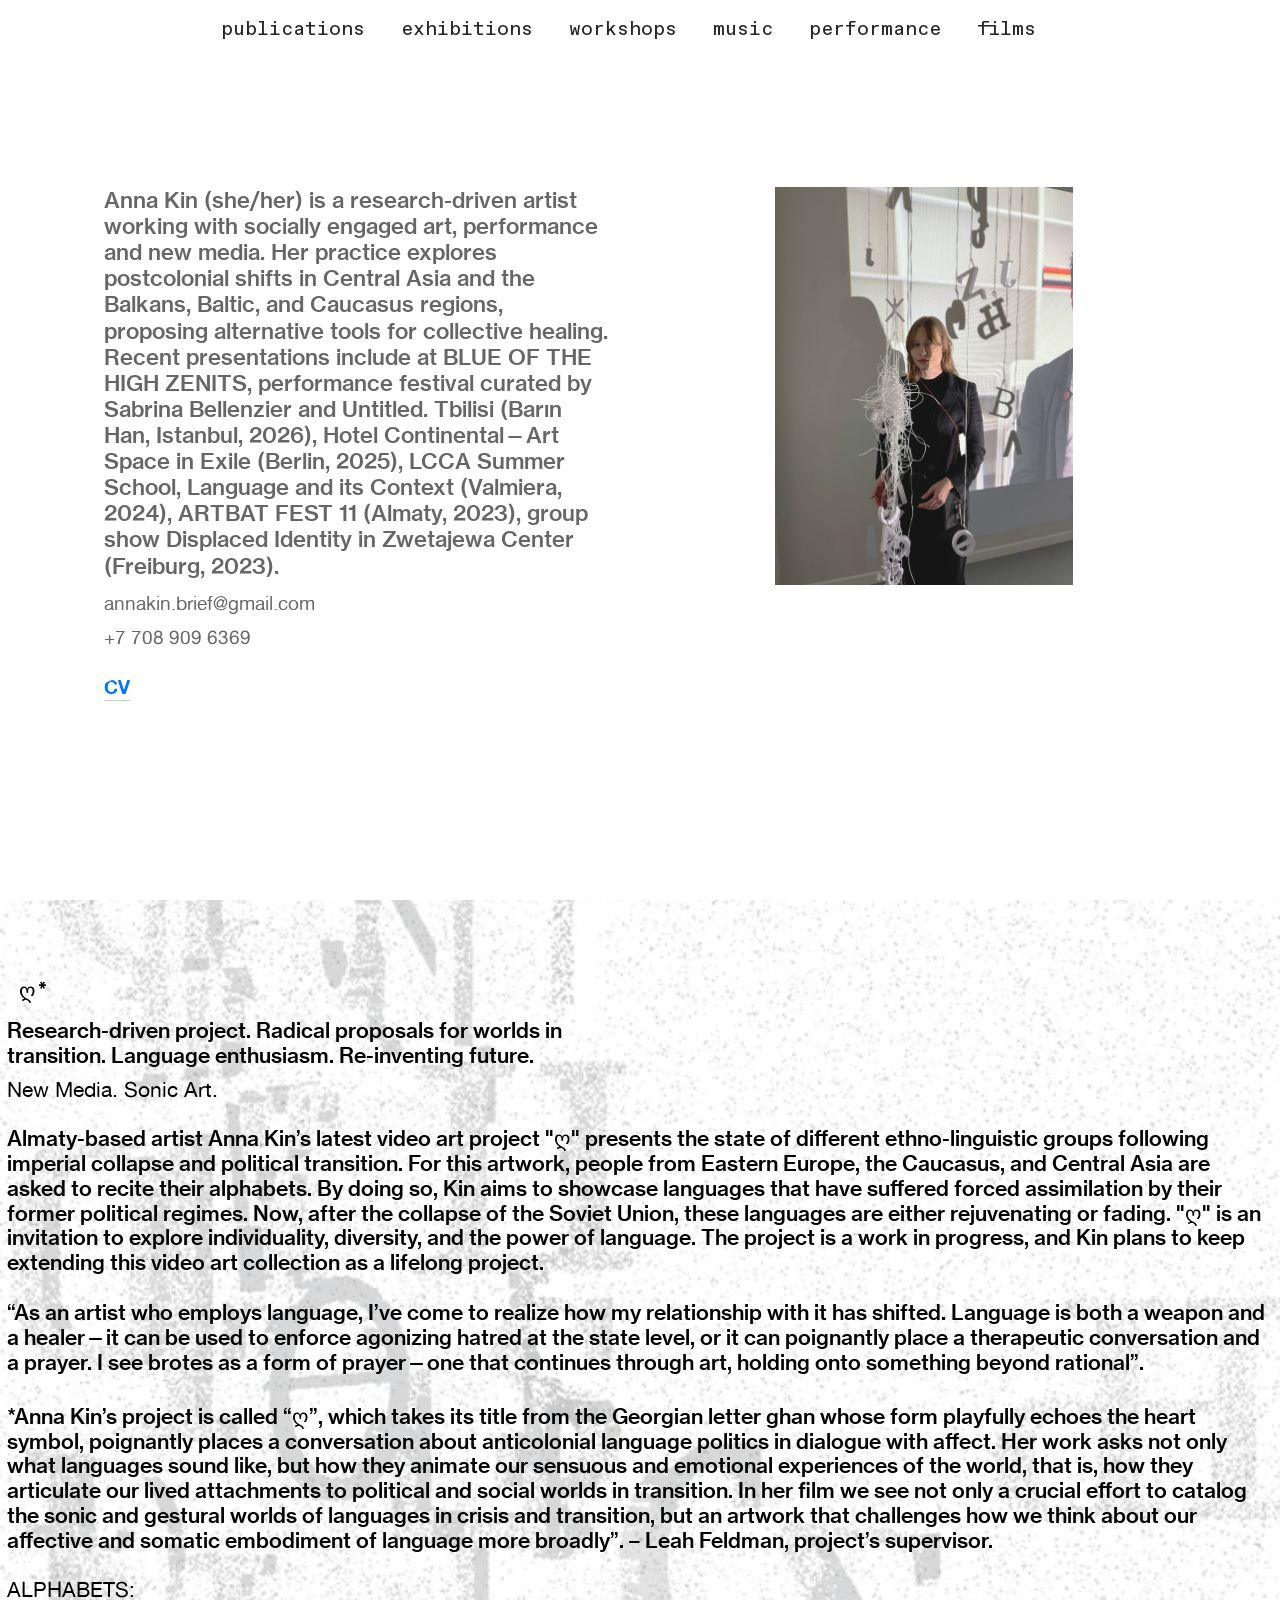
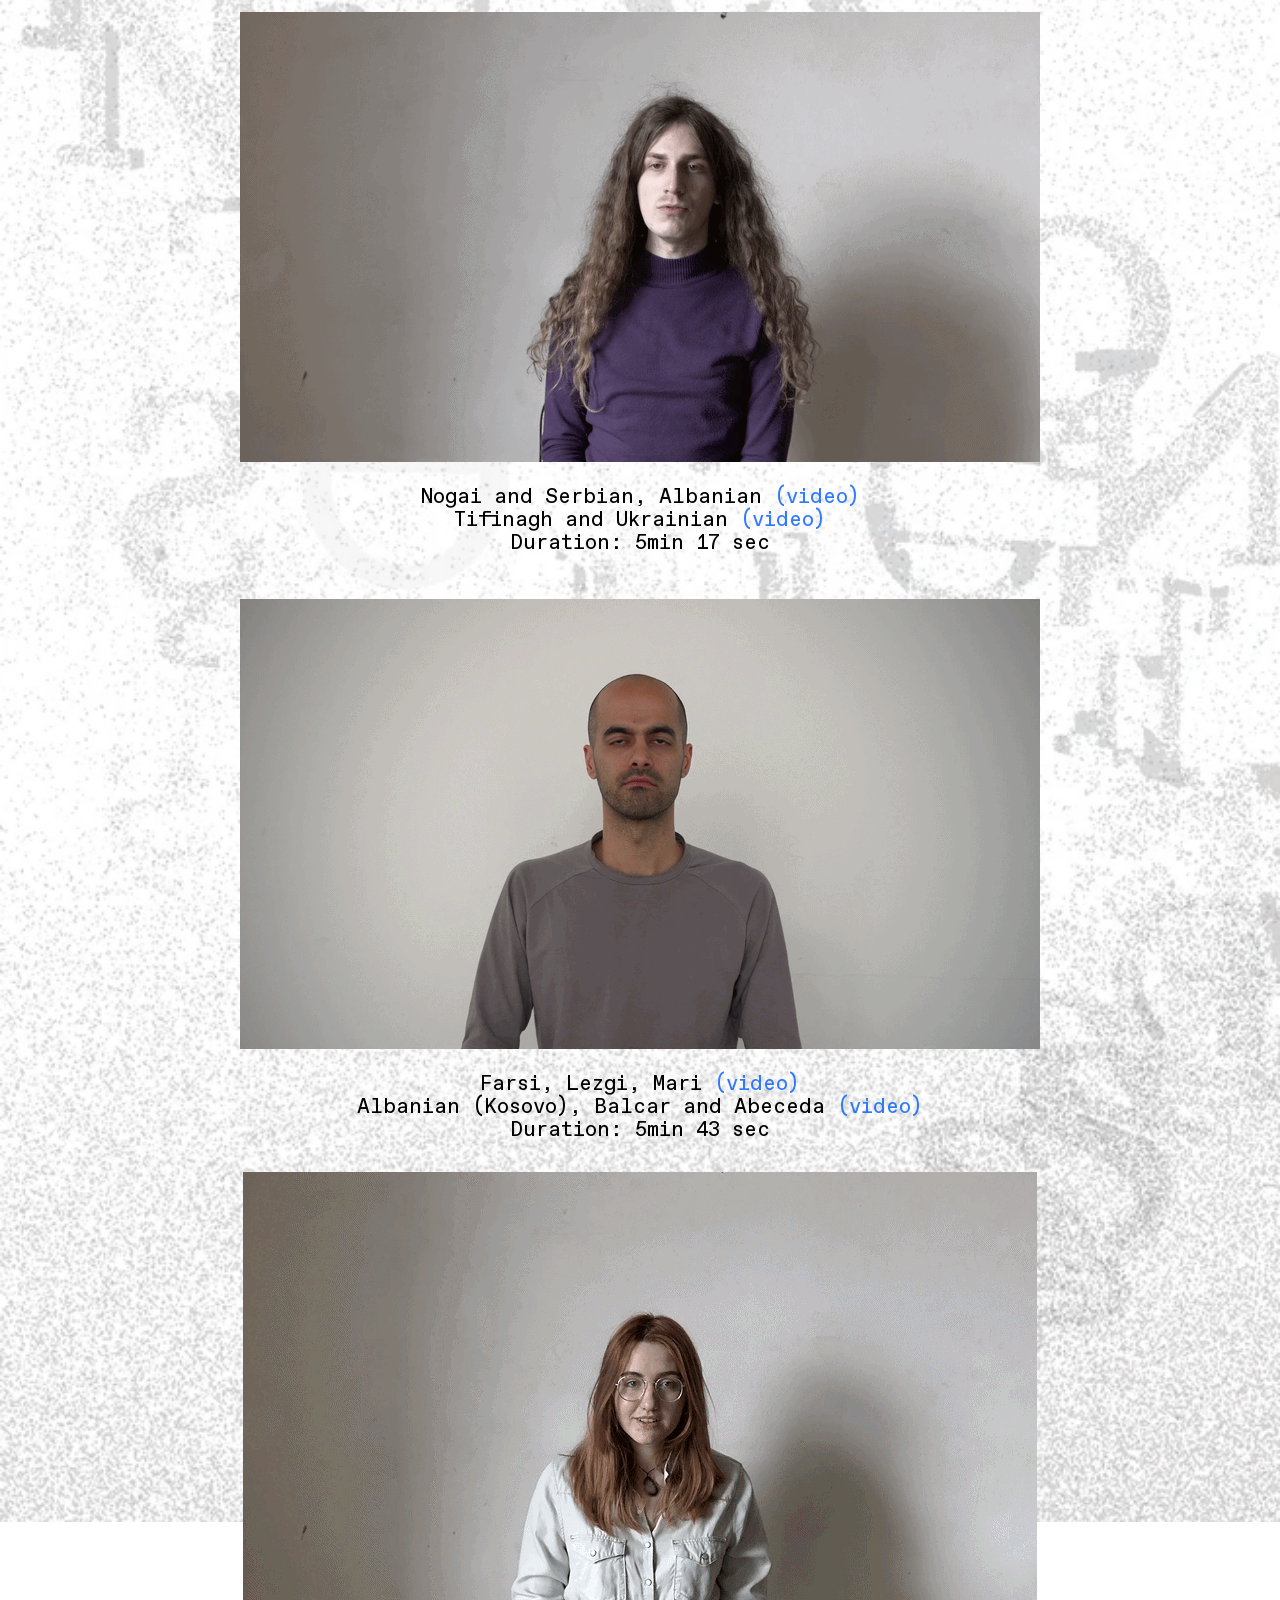
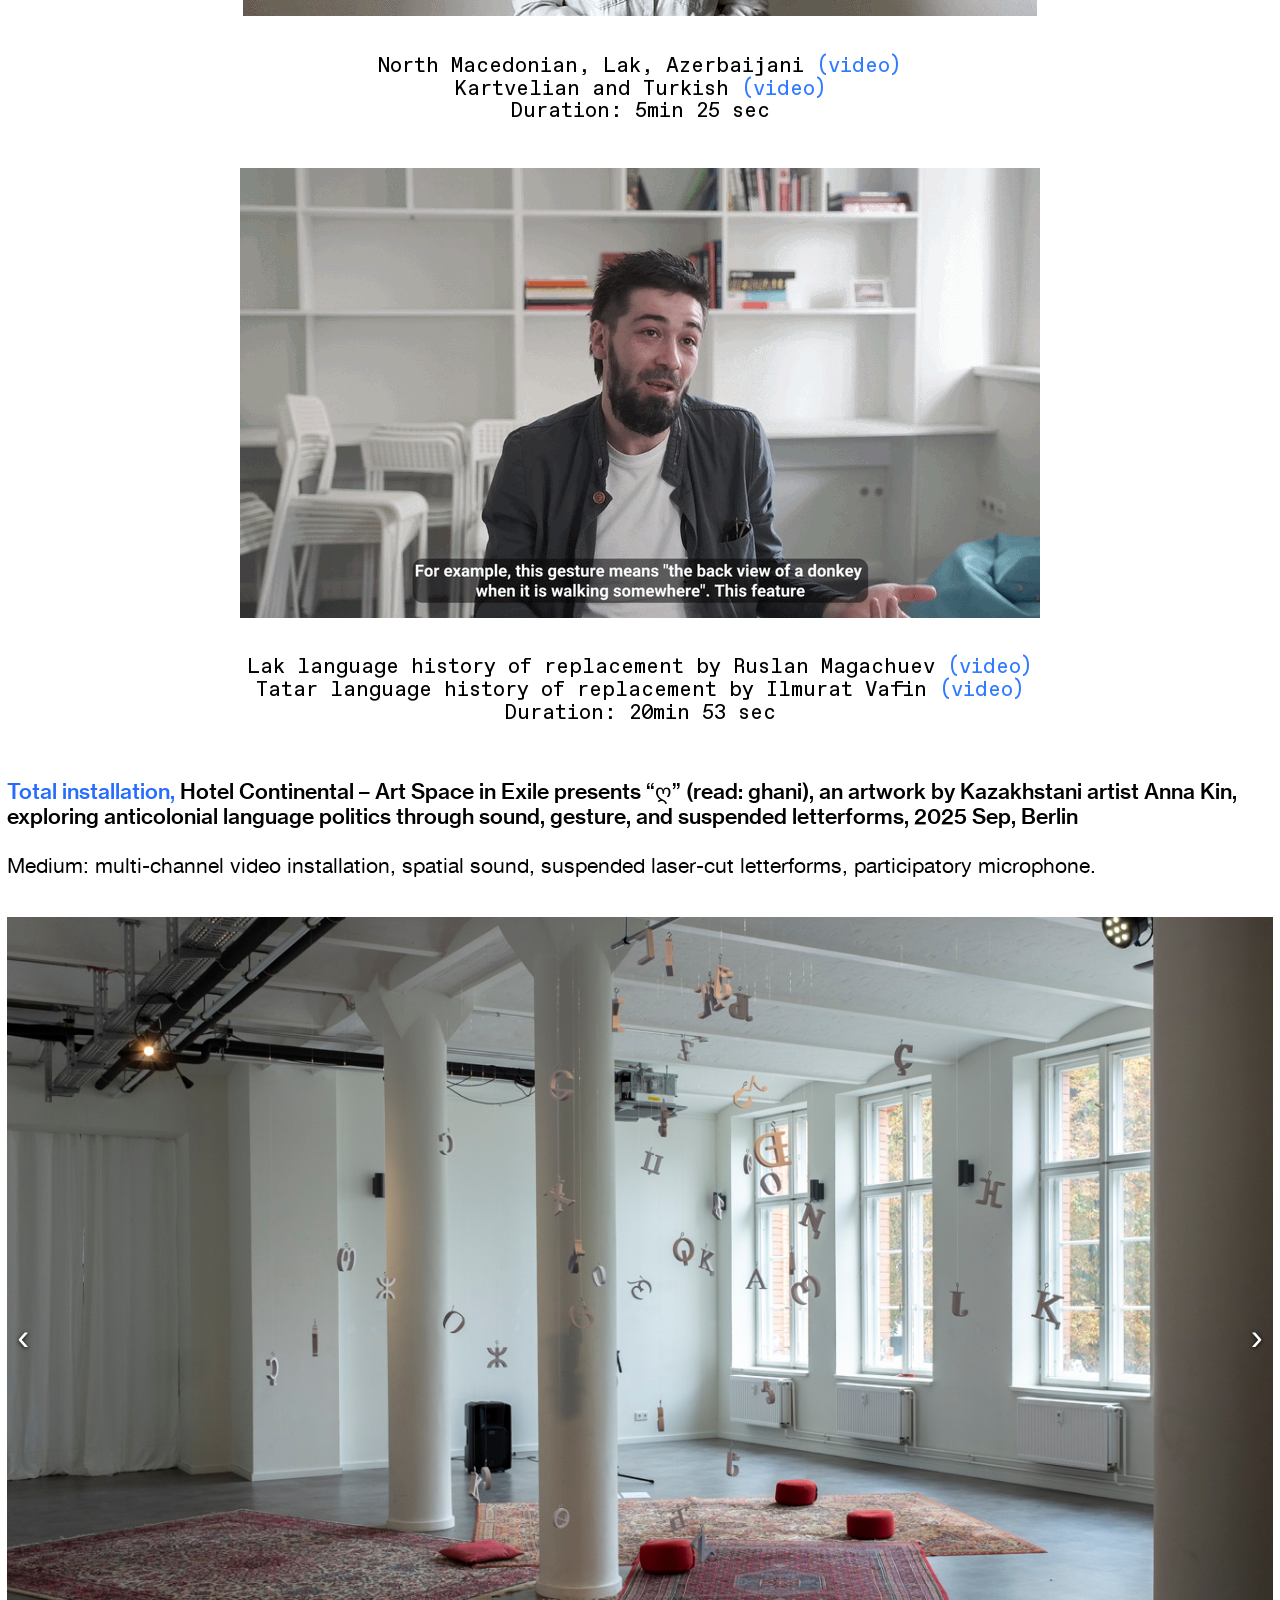
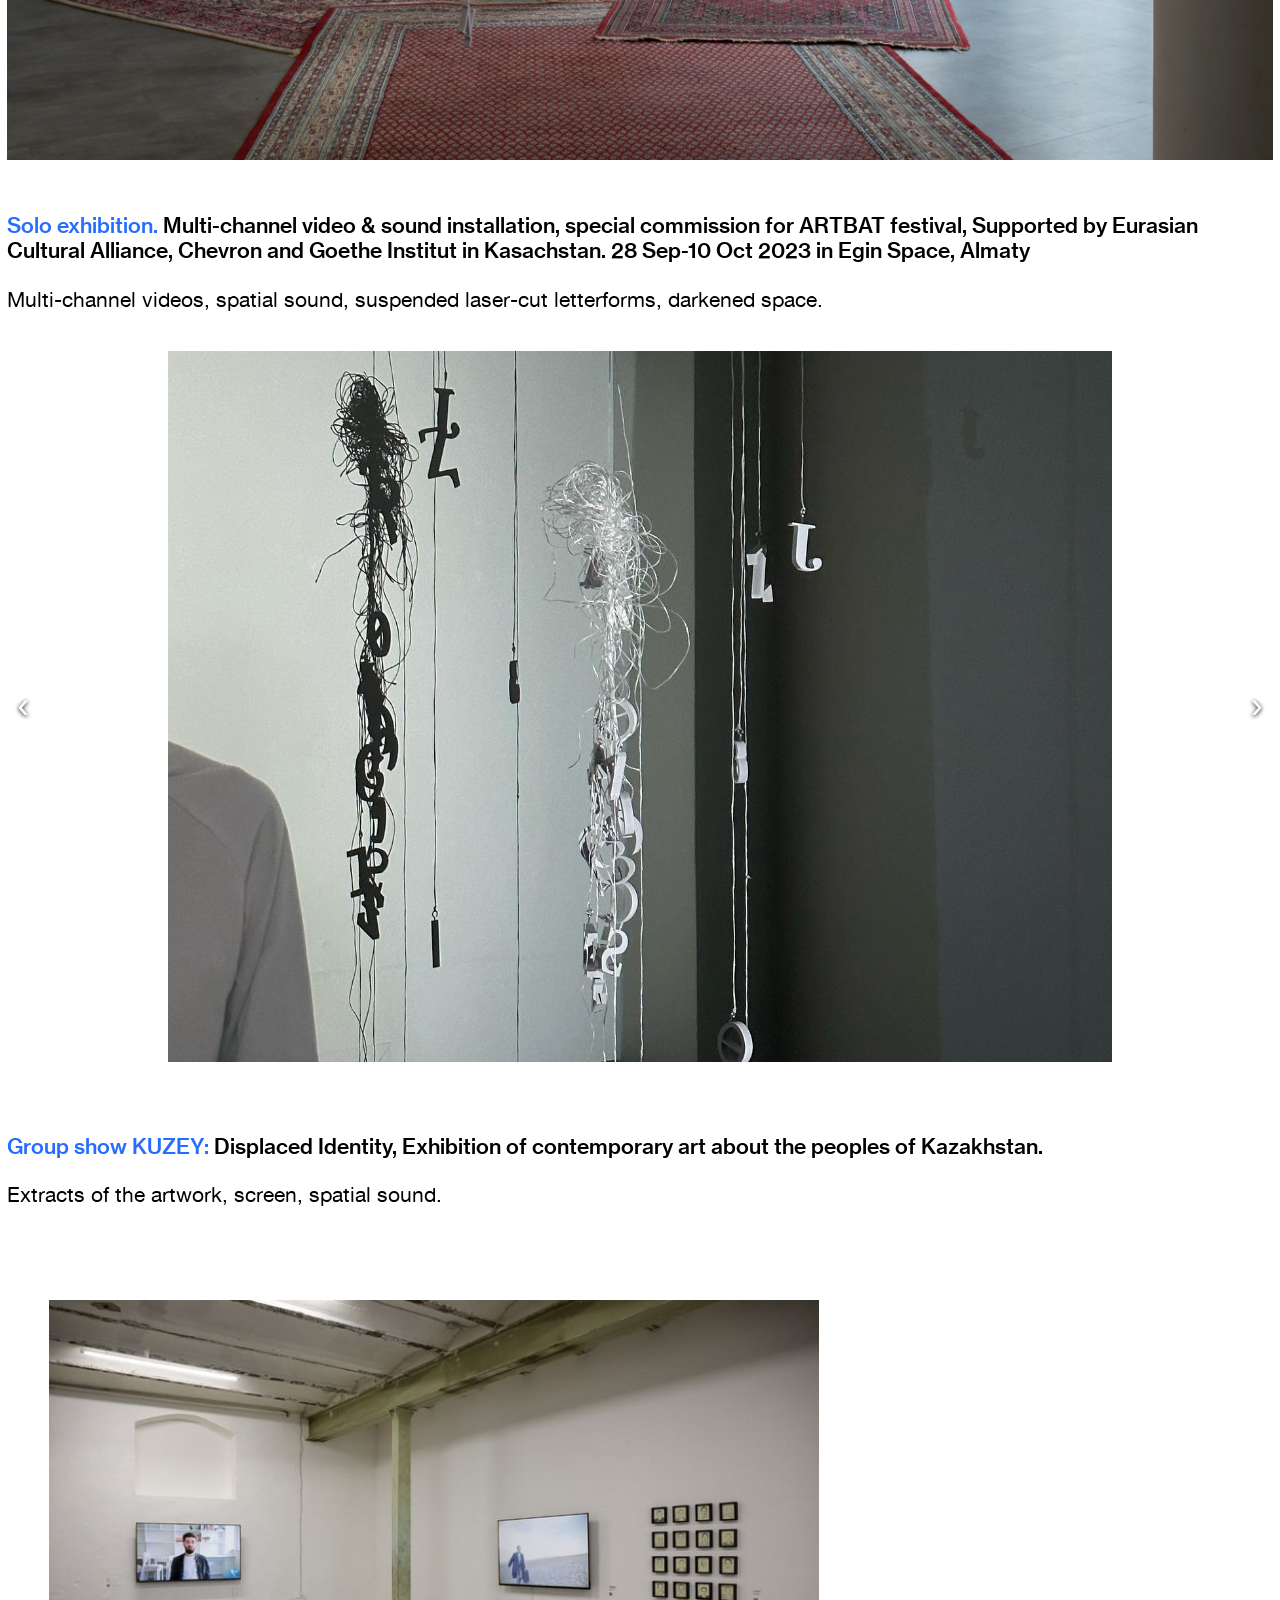
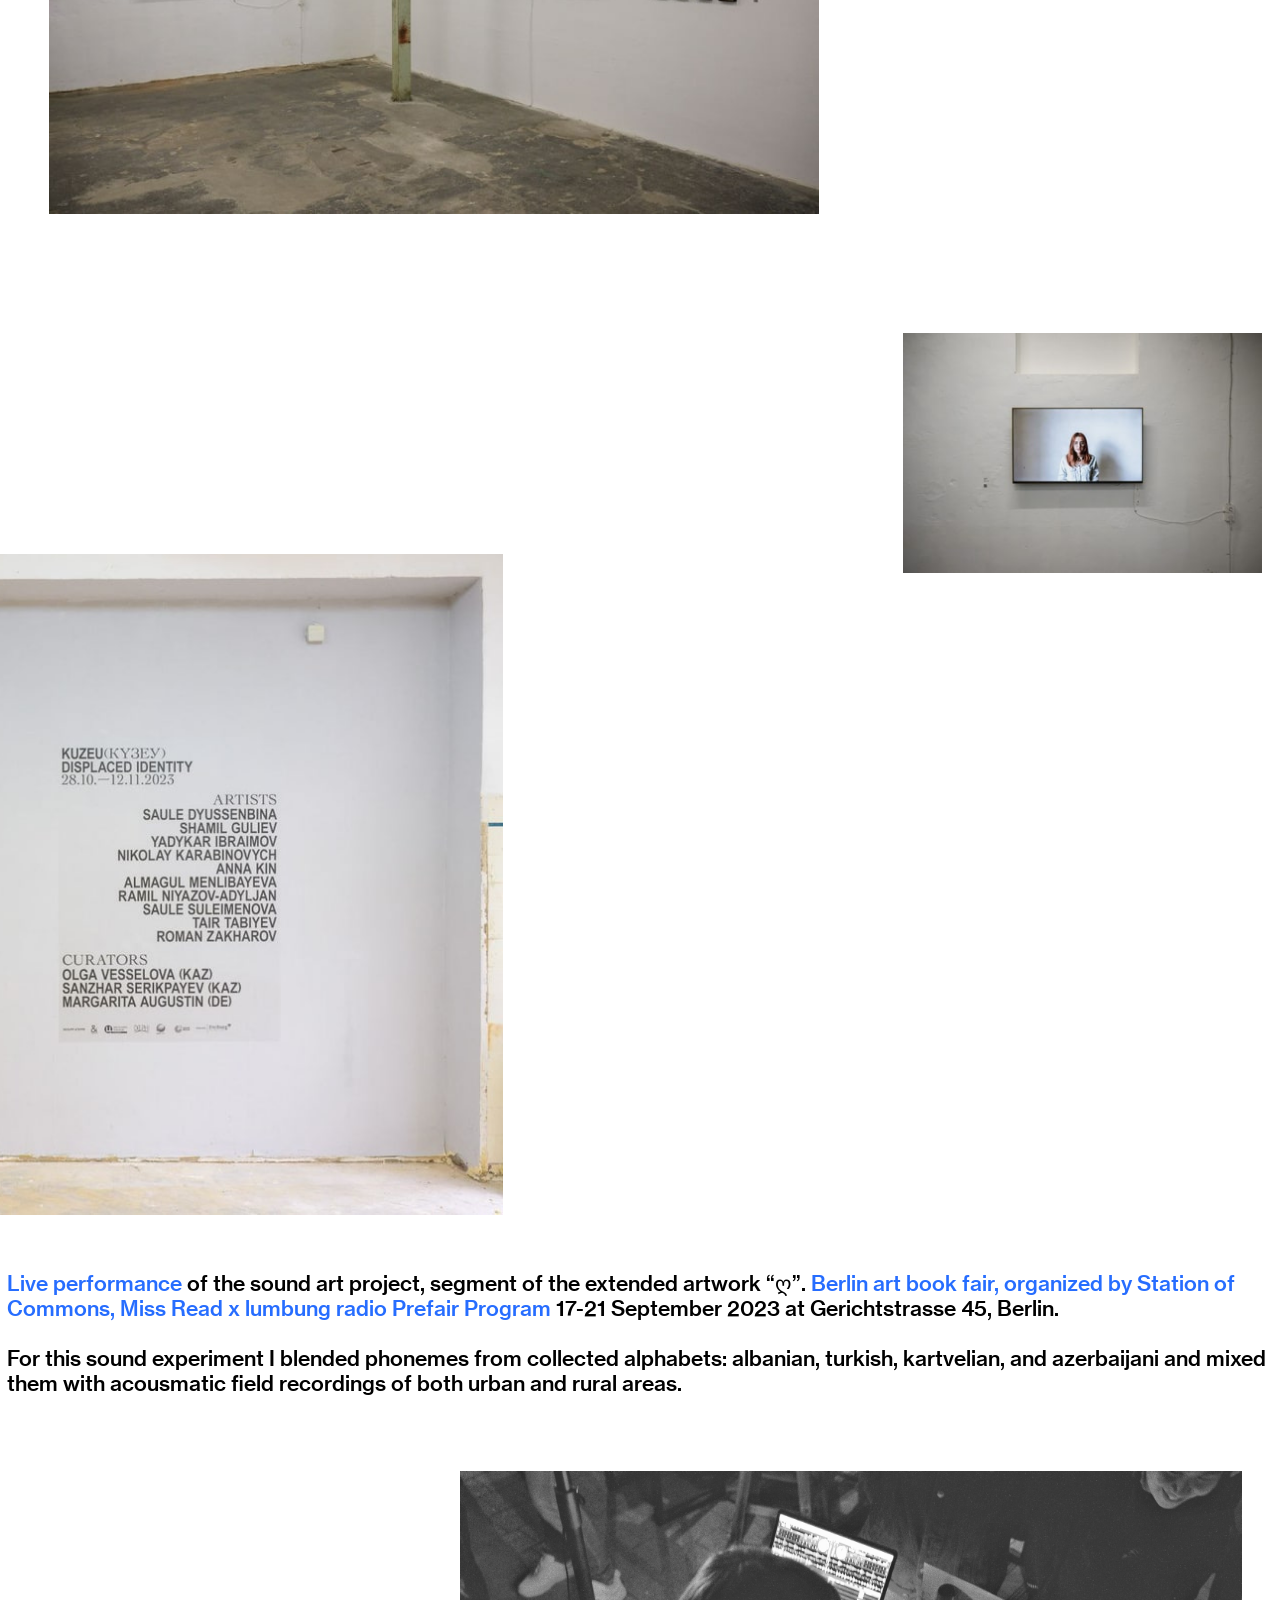
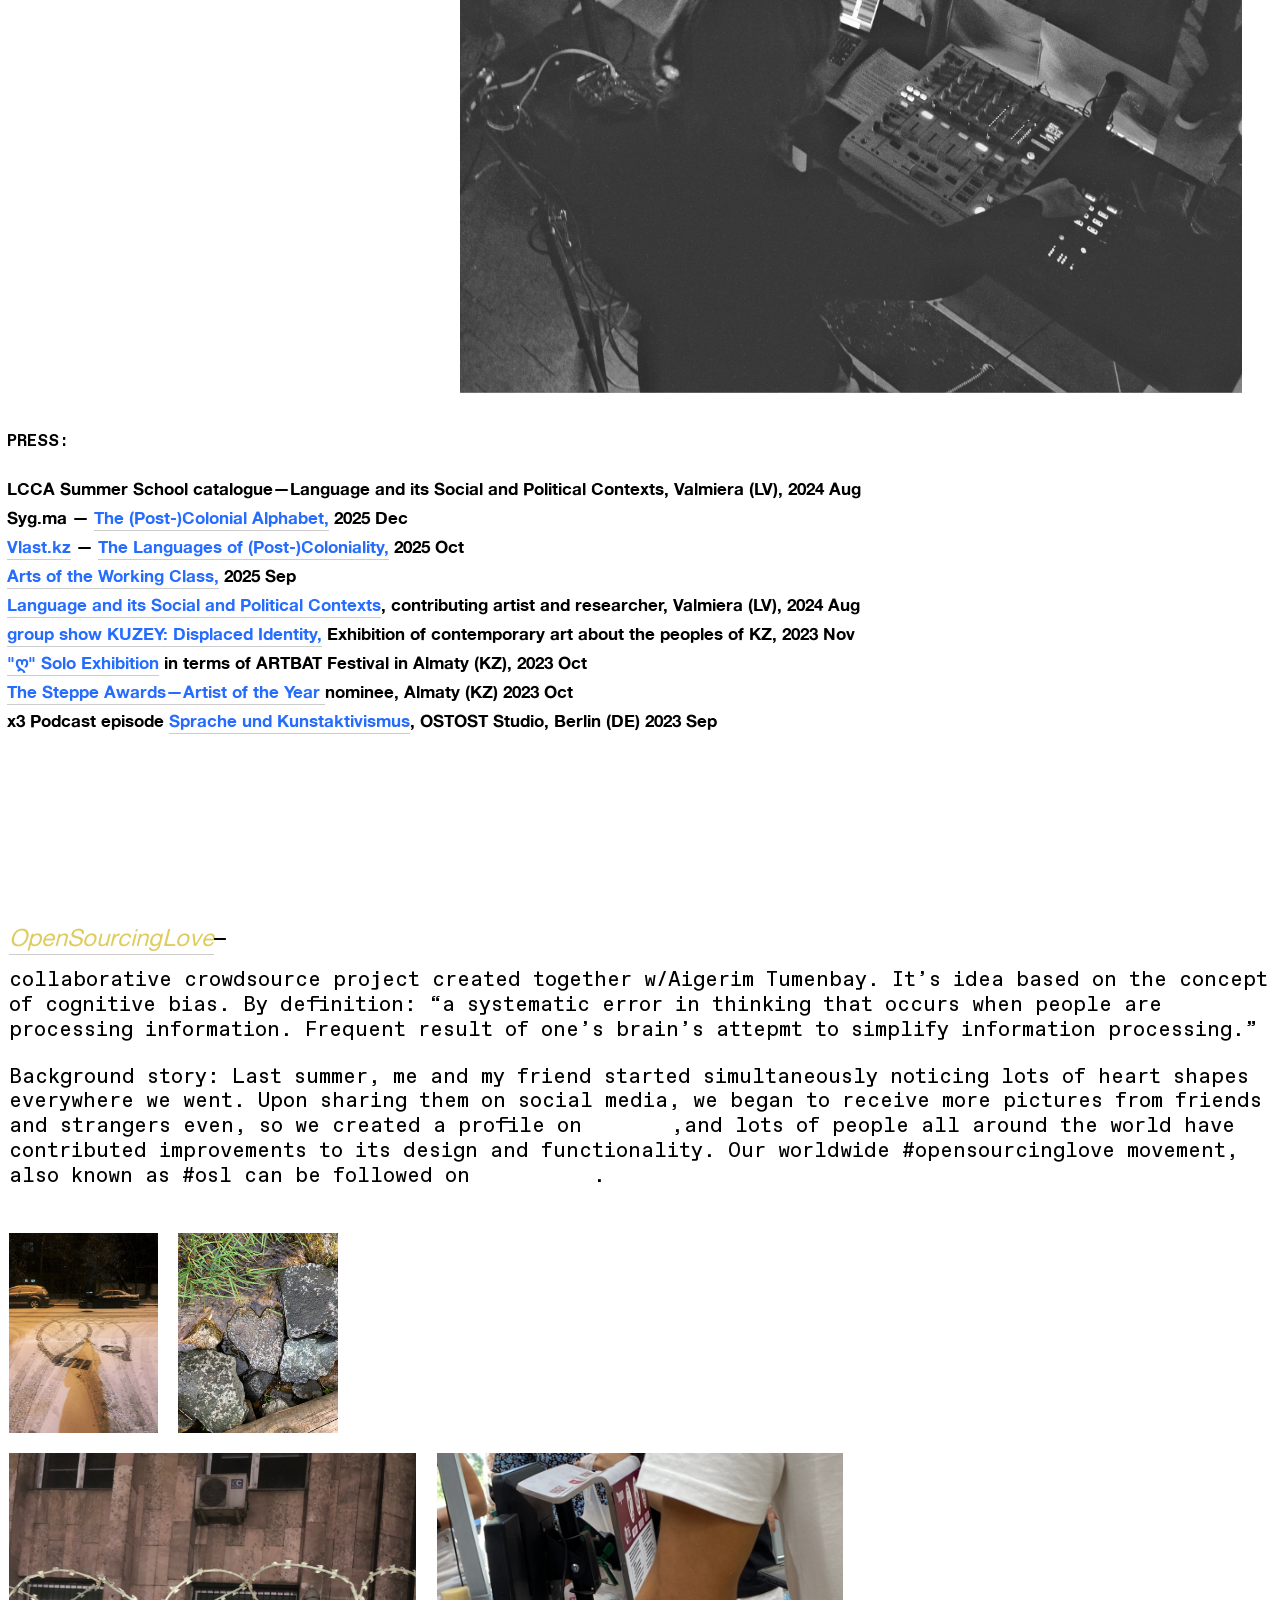
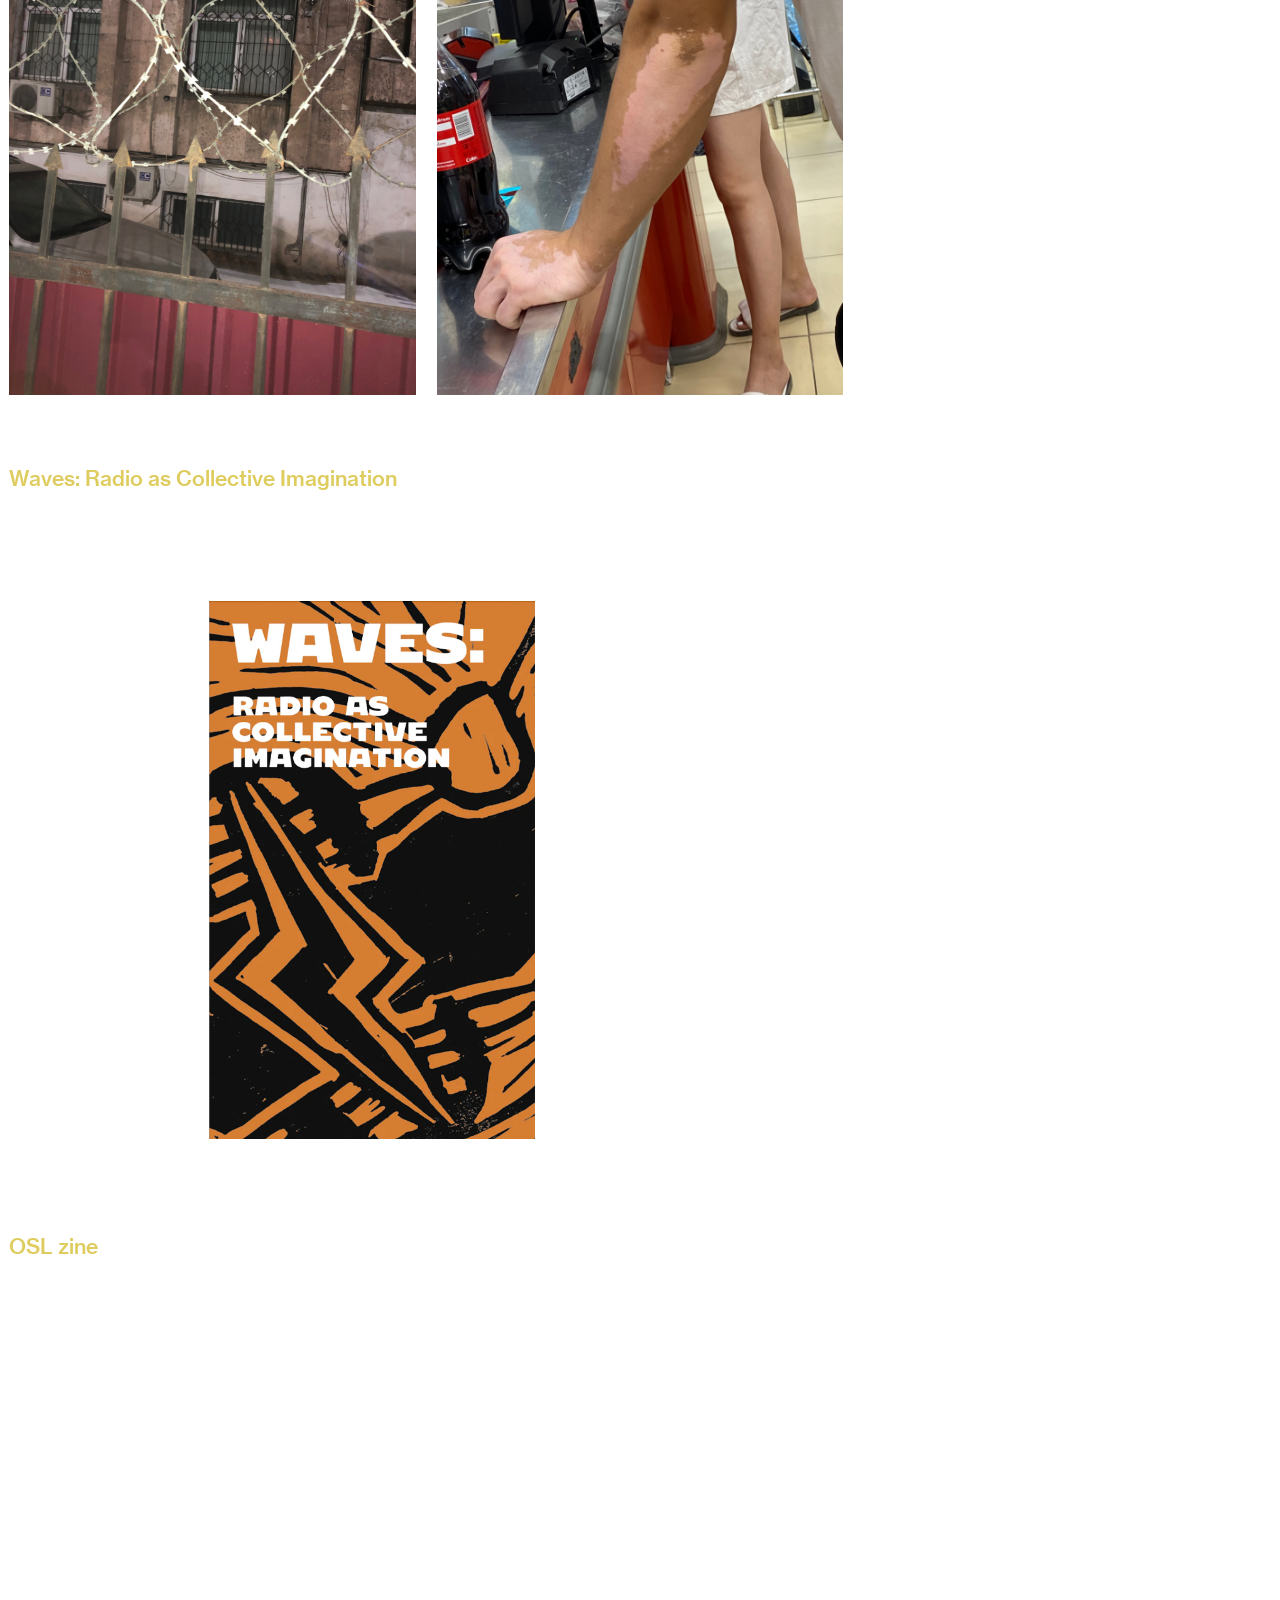
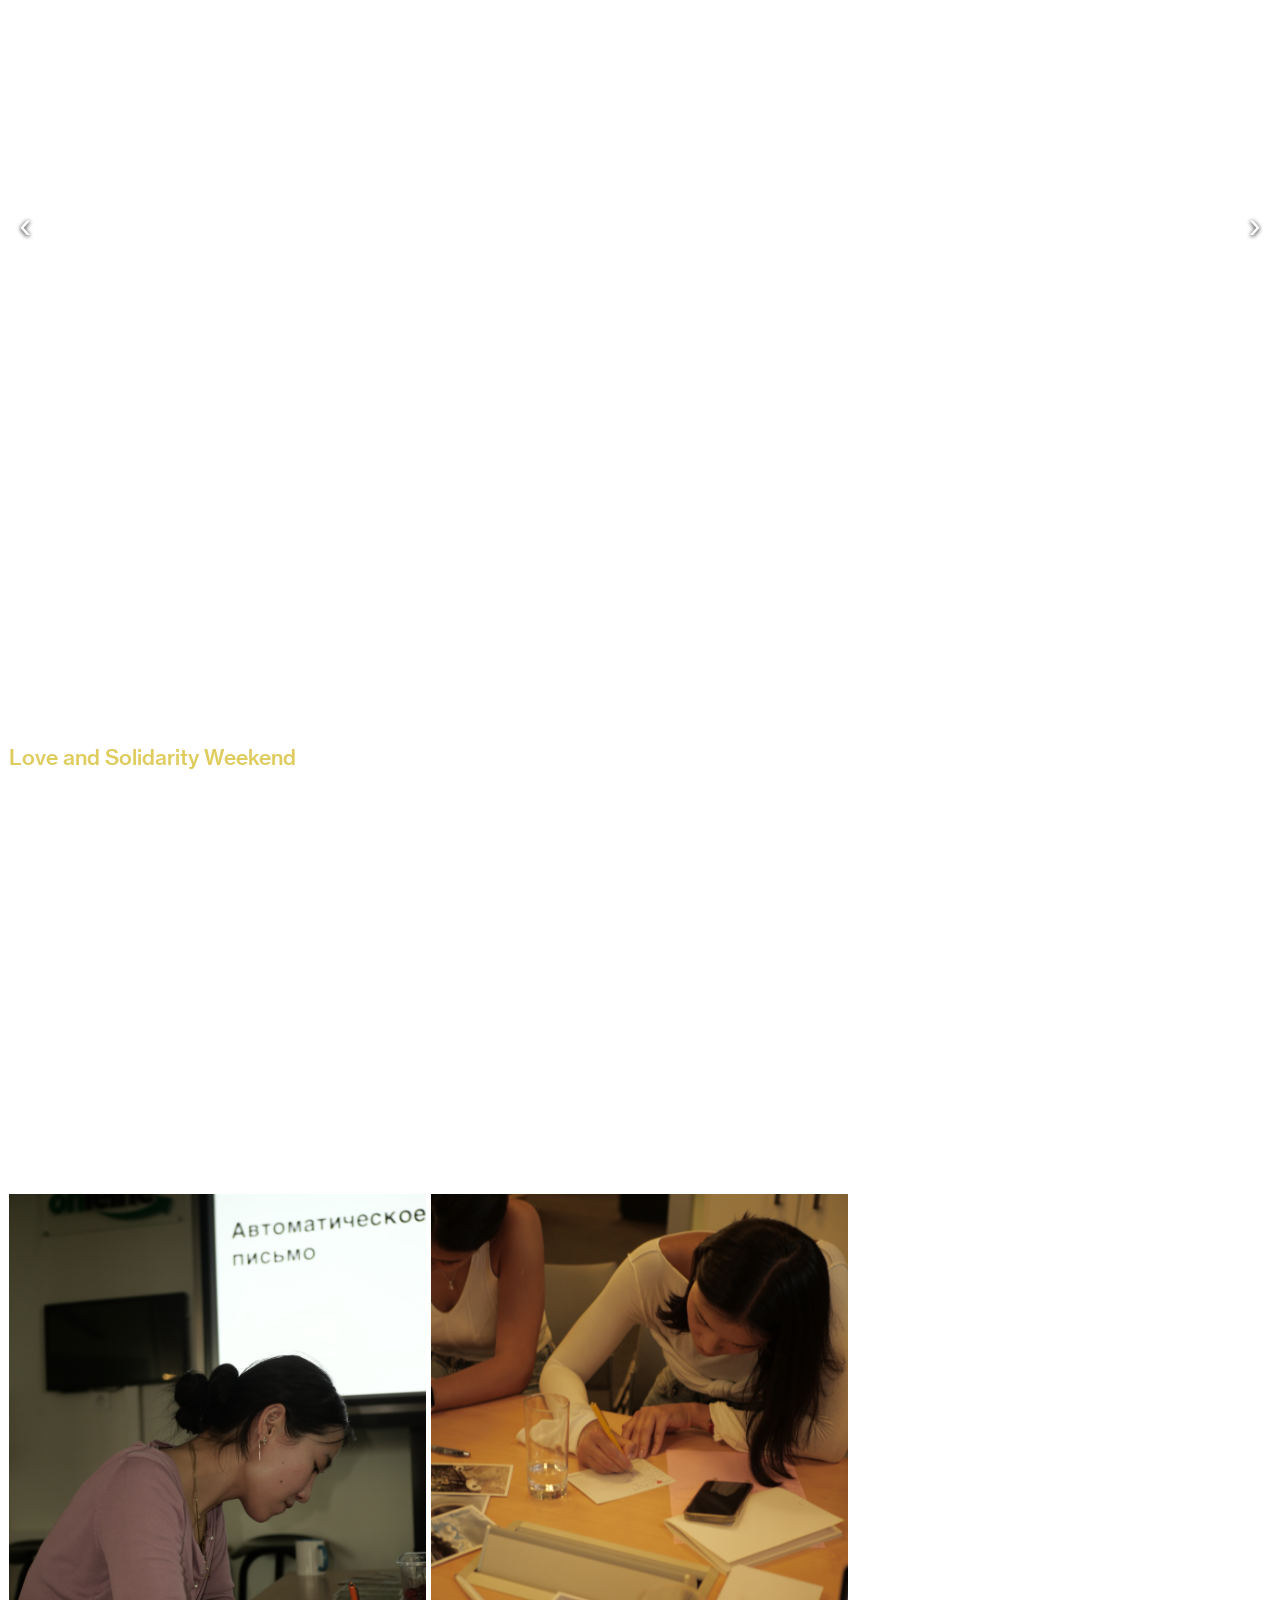
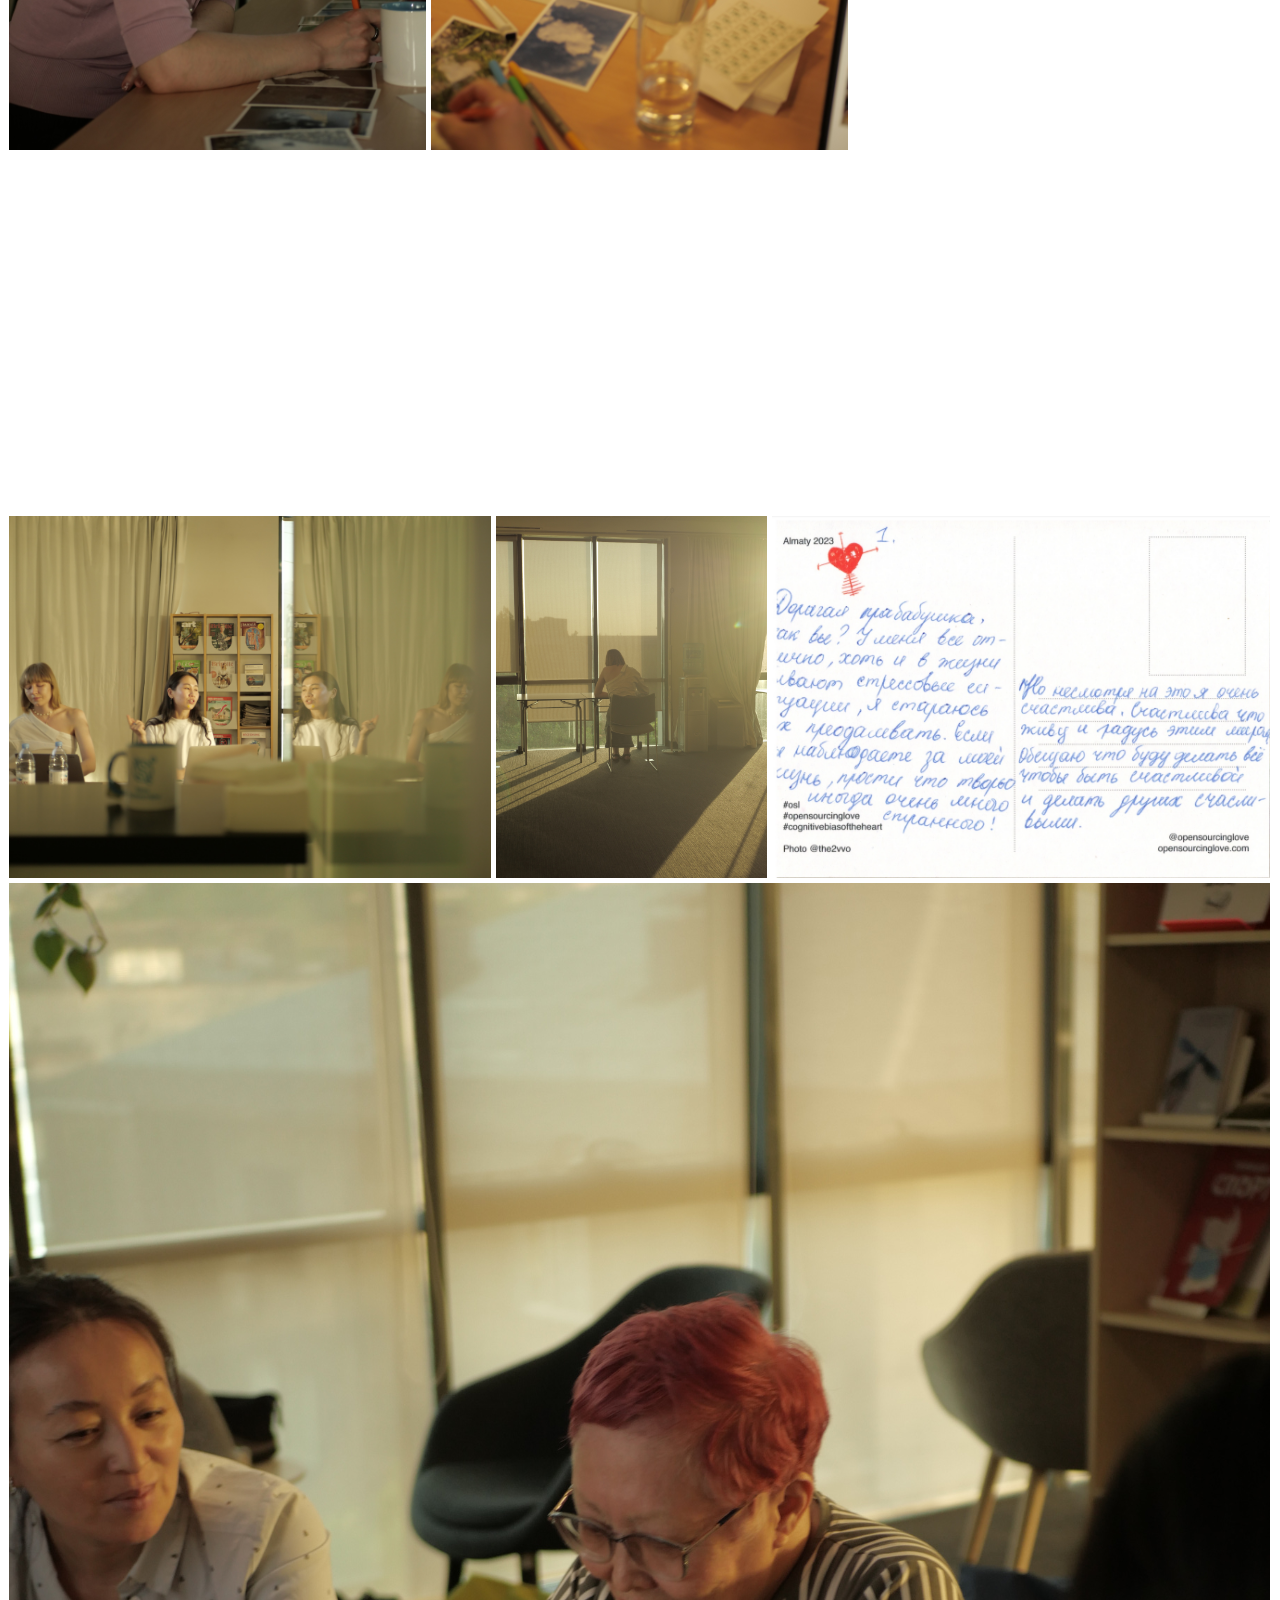
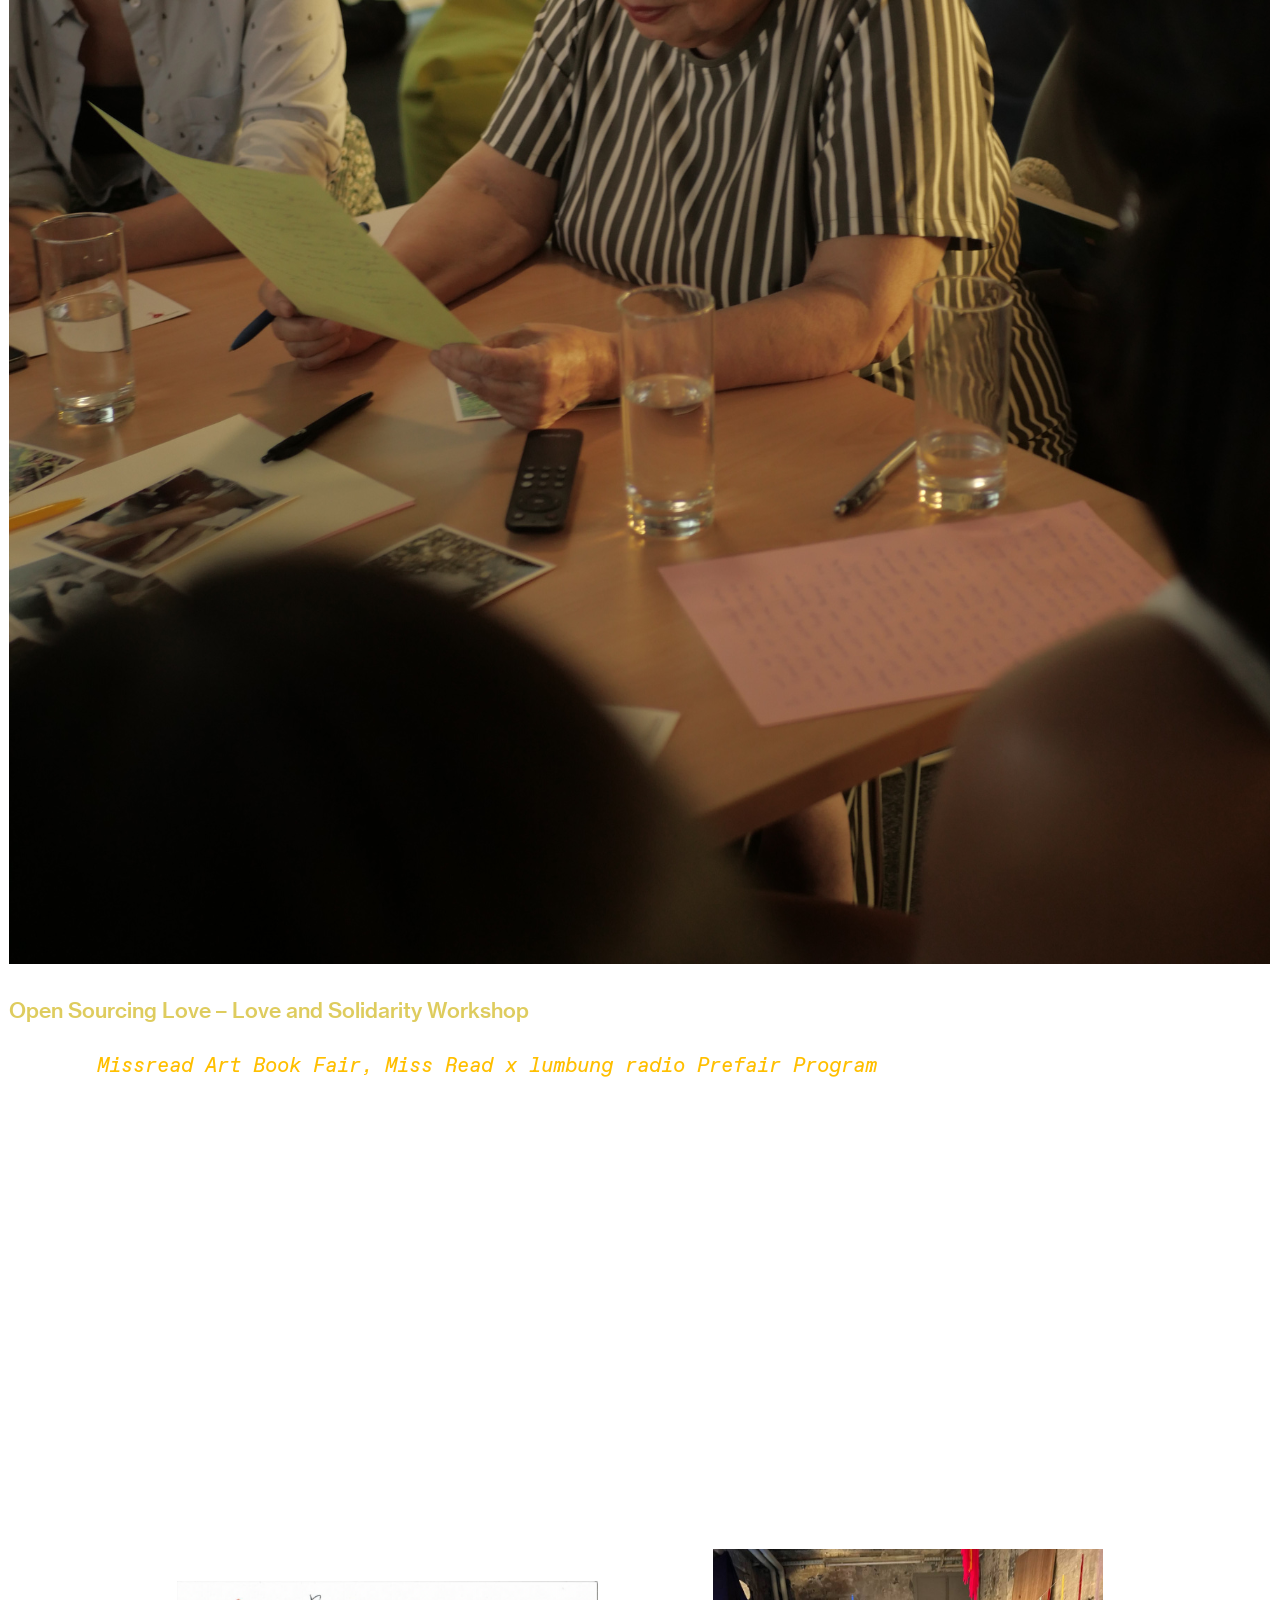
==== commit 0bc26cc7: "Restore original navigation, gallery layouts, CSS and artwork backgrounds" ====
--- a/index.html
+++ b/index.html
@@ -1,4 +1,65 @@
-<!doctype html><html lang="en" data-predefined-style="true" data-css-presets="true" data-css-preset><head><meta charset="utf-8"><meta name="viewport" content="width=device-width,initial-scale=1"><title>Anna Kin</title><meta name="description" content="This portfolio consists of the recent artworks of Anna Kin."><link rel="icon" href="assets/a17ee777631398783863.ico"><link rel="stylesheet" href="style.css"><link rel="stylesheet" href="mirror.css"><script src="mirror.js" defer></script></head><body class="feed"><button id="menu-toggle" aria-label="Open menu" aria-expanded="false">☰</button><nav id="mirror-menu" hidden><button id="menu-close" aria-label="Close menu">×</button><a href="about.html">about</a><a href="exhibitions.html">exhibitions</a><a href="workshops.html">workshops</a><a href="music.html">music</a><a href="Performance.html">Performance</a><a href="film.html">film</a><a href="publications.html">publications</a></nav><main><section class="page_container" local-style="23669128" id="about"><div class="page container container_width"><bodycopy class="bodycopy content content_padding"><div class="page_content clearfix"><div grid-row="" grid-pad="6" grid-gutter="12">
+<!doctype html><html lang="en" data-predefined-style="true" data-css-presets="true" data-css-preset><head><meta charset="utf-8"><meta name="viewport" content="width=device-width,initial-scale=1"><title>Anna Kin</title><meta name="description" content="This portfolio consists of the recent artworks of Anna Kin."><link rel="icon" href="assets/a17ee777631398783863.ico"><link rel="stylesheet" href="style.css?v=2"><link rel="stylesheet" href="original.css?v=2"><link rel="stylesheet" href="mirror.css?v=2"><script src="mirror.js?v=2" defer></script></head><body class="feed"><header id="top-navigation" local-style="23669130"><bodycopy class="content content_padding"><div grid-row="" grid-pad="0" grid-gutter="0" grid-responsive="">
+	<div grid-col="x12" grid-pad="0"><div style="text-align: center"><div style="text-align: center"><h2><a href="publications.html" rel="history">publications</a> &nbsp; <a href="exhibitions.html" rel="history">exhibitions</a> &nbsp; <a href="workshops.html" rel="history">workshops</a> &nbsp; <a href="music.html" rel="history">music</a> &nbsp; <a href="Performance.html" rel="history">performance</a> &nbsp; <a href="film.html" rel="history">films</a> &nbsp;</h2></div></div><br>
+
+<small></small></div>
+</div></bodycopy><style>[local-style="23669130"] .container_width {
+}
+
+[local-style="23669130"] body {
+	background-color: initial /*!variable_defaults*/;
+}
+
+[local-style="23669130"] .backdrop {
+}
+
+[local-style="23669130"] .page {
+}
+
+[local-style="23669130"] .page_background {
+	background-color: transparent /*!page_container_bgcolor*/;
+}
+
+[local-style="23669130"] .content_padding {
+	padding-top: 1rem /*!main_margin*/;
+}
+
+[data-predefined-style="true"] [local-style="23669130"] bodycopy {
+}
+
+[data-predefined-style="true"] [local-style="23669130"] bodycopy a {
+}
+
+[data-predefined-style="true"] [local-style="23669130"] h1 {
+}
+
+[data-predefined-style="true"] [local-style="23669130"] h1 a {
+}
+
+[data-predefined-style="true"] [local-style="23669130"] h2 {
+	font-size: 1.9rem;
+	line-height: 2;
+}
+
+[data-predefined-style="true"] [local-style="23669130"] h2 a {
+}
+
+[data-predefined-style="true"] [local-style="23669130"] small {
+}
+
+[data-predefined-style="true"] [local-style="23669130"] small a {
+}
+
+[data-predefined-style="true"] [local-style="23669130"] bodycopy a:hover {
+}
+
+[data-predefined-style="true"] [local-style="23669130"] h1 a:hover {
+}
+
+[data-predefined-style="true"] [local-style="23669130"] h2 a:hover {
+}
+
+[data-predefined-style="true"] [local-style="23669130"] small a:hover {
+}</style></header><button id="menu-toggle" aria-label="Open menu" aria-expanded="false">☰</button><nav id="mirror-menu" hidden><button id="menu-close" aria-label="Close menu">×</button><a href="about.html">about</a><a href="exhibitions.html">exhibitions</a><a href="workshops.html">workshops</a><a href="music.html">music</a><a href="Performance.html">performance</a><a href="film.html">film</a><a href="publications.html">publications</a></nav><main><section class="page_container" local-style="23669128" id="about"><div class="page container container_width"><bodycopy class="bodycopy content content_padding"><div class="page_content clearfix"><div grid-row="" grid-pad="6" grid-gutter="12">
 	<div grid-col="x11" grid-pad="6" class="">
 <h1>Anna Kin (she/her) is a research-driven artist working with socially engaged art, performance and new media. Her practice explores postcolonial shifts in Central Asia and the Balkans, Baltic, and Caucasus regions, proposing alternative tools for collective healing. Recent presentations include at BLUE OF THE HIGH ZENITS, performance festival curated by Sabrina Bellenzier and Untitled. Tbilisi (Barın Han, Istanbul, 2026), Hotel Continental—Art Space in Exile (Berlin, 2025), LCCA Summer School, Language and its Context (Valmiera, 2024), ARTBAT FEST 11 (Almaty, 2023), group show Displaced Identity in Zwetajewa Center (Freiburg, 2023).<br></h1><br>annakin.brief@gmail.com <br>
 <br>
@@ -6,7 +67,7 @@
 <br>
 <br>
 <b><a href="https://docs.google.com/document/d/1amsGcHo529aUbqsrU2WfGs2Y3H0Q8c4hK-kNIRkjzw4/edit?usp=sharing" target="_blank"><span style="color: #0278ff;">CV</span></a></b><b><span style="color: #0278ff;"><a href="https://docs.google.com/document/d/1amsGcHo529aUbqsrU2WfGs2Y3H0Q8c4hK-kNIRkjzw4/edit?usp=sharing" target="_blank"></a></span></b></div>
-	<div grid-col="x11" grid-pad="6"><div style="text-align: center"><img loading="lazy" decoding="async" width="3024" height="4032" width_o="3024" height_o="4032" src="assets/39c6bfffe360e32ff62e.jpg" data-mid="246921263" border="0" data-scale="59"/></div><div style="text-align: right"><br></div>
+	<div grid-col="x11" grid-pad="6"><div style="text-align: center"><img loading="eager" decoding="async" width="3024" height="4032" width_o="3024" height_o="4032" src="assets/39c6bfffe360e32ff62e.jpg" data-mid="246921263" border="0" data-scale="59"/></div><div style="text-align: right"><br></div>
 <br></div>
 </div><br></div></bodycopy></div><style>[local-style="23669128"] .container_width {
 }
@@ -80,7 +141,7 @@
 }
 
 [data-predefined-style="true"] [local-style="23669128"] small a:hover {
-}</style></section><section class="page_container" local-style="31032657" id="exhibitions"><div class="page container container_width"><bodycopy class="bodycopy content content_padding"><div class="page_content clearfix"><div grid-row="" grid-pad="1" grid-gutter="2" grid-responsive="">
+}</style></section><section class="page_container" local-style="31032657" id="exhibitions"><div class="copy-backdrop" aria-hidden="true" style="background-image:url(assets/web/cff0f013ff0812e57710.webp)"></div><div class="page container container_width"><bodycopy class="bodycopy content content_padding"><div class="page_content clearfix"><div grid-row="" grid-pad="1" grid-gutter="2" grid-responsive="">
 	<div grid-col="x12" grid-pad="1">&nbsp;<br>
 <br>
 <div style="text-align: left;"><h2><br> <br>&nbsp;ღ*&nbsp;</h2>&nbsp; <h1>Research-driven project. Radical proposals for worlds in <br>
@@ -263,11 +324,11 @@
 <br></span><h2><span style="color: #000;">collaborative crowdsource project created together w/Aigerim Tumenbay. It’s idea based on the concept of cognitive bias. By definition: “a systematic error in thinking that occurs when people are processing information. Frequent result of one’s brain’s attepmt to simplify information processing.” <br></span></h2><span style="color: #000;">
 <br></span><h2><span style="color: #000;">Background story: Last summer, me and my friend started simultaneously noticing lots of heart shapes everywhere we went. Upon sharing them on social media, we began to receive more pictures from friends and strangers even, so we created a profile on <a href="https://www.are.na/anna-kin/open-sourcing-love" target="_blank"><span style="color: #fff;">are.na</span></a>,and lots of people all around the world have contributed improvements to its design and functionality. Our worldwide #opensourcinglove movement, also known as #osl can be followed on <a href="https://www.instagram.com/opensourcinglove/" target="_blank"><span style="color: #fff;">instagram</span></a>.&nbsp;</span></h2><br>
 <br></div><div class="image-gallery" data-gallery="%7B%22mode_id%22%3A3%2C%22gallery_instance_id%22%3A1%2C%22name%22%3A%22Justify%22%2C%22path%22%3A%22justify%22%2C%22data%22%3A%7B%22image_padding%22%3A2%2C%22row_height%22%3A20%2C%22variation_index%22%3A0%2C%22variation%22%3A0%2C%22variation_mode%22%3A0%2C%22variation_seed%22%3A0%2C%22responsive%22%3Atrue%2C%22meta_data%22%3A%7B%7D%2C%22mobile_data%22%3A%7B%22image_padding%22%3A1%2C%22row_height%22%3A60%2C%22separate_mobile_view%22%3Afalse%7D%2C%22captions%22%3Atrue%7D%7D">
-<img loading="lazy" decoding="async" width="2935" height="3957" width_o="2935" height_o="3957" src="assets/ac3460e9357ae2d19920.png" data-mid="131123396" border="0" />
+<img loading="lazy" decoding="async" width="2935" height="3957" width_o="2935" height_o="3957" src="assets/web/ac3460e9357ae2d19920.jpg" data-mid="131123396" border="0" />
 <img loading="lazy" decoding="async" width="3024" height="3777" width_o="3024" height_o="3777" src="assets/cde91a648bcd323b3a88.jpeg" data-mid="131121808" border="0" />
 <img loading="lazy" decoding="async" width="3024" height="4032" width_o="3024" height_o="4032" src="assets/505188802871d8f1b95f.jpeg" data-mid="131121947" border="0" />
 <img loading="lazy" decoding="async" width="3024" height="4032" width_o="3024" height_o="4032" src="assets/76552f614bf9f27ecd57.jpg" data-mid="131119285" border="0" />
-<img loading="lazy" decoding="async" width="2245" height="1684" width_o="2245" height_o="1684" src="assets/4220c1d22ce7dda2b81b.png" data-mid="131122371" border="0" />
+<img loading="lazy" decoding="async" width="2245" height="1684" width_o="2245" height_o="1684" src="assets/web/4220c1d22ce7dda2b81b.jpg" data-mid="131122371" border="0" />
 <img loading="lazy" decoding="async" width="3024" height="4032" width_o="3024" height_o="4032" src="assets/5ab7051f9f8dda54fb13.jpeg" data-mid="131120375" border="0" />
 <img loading="lazy" decoding="async" width="750" height="1334" width_o="750" height_o="1334" src="assets/cecd76acea586b429c8d.png" data-mid="131122010" border="0" />
 <img loading="lazy" decoding="async" width="3024" height="4032" width_o="3024" height_o="4032" src="assets/c0b8c76a184d913c41c5.jpg" data-mid="131119282" border="0" />
@@ -324,7 +385,7 @@
 <img loading="lazy" decoding="async" width="960" height="1280" width_o="960" height_o="1280" src="assets/bf662aa2e8138e53f7a8.JPG" data-mid="206963883" border="0" />
 <img loading="lazy" decoding="async" width="1268" height="926" width_o="1268" height_o="926" src="assets/beed7fb0464e9808343c.png" data-mid="206963959" border="0" />
 <img loading="lazy" decoding="async" width="1244" height="960" width_o="1244" height_o="960" src="assets/28f0d7d5214f13c853a8.png" data-mid="206963956" border="0" />
-<img loading="lazy" decoding="async" width="2024" height="1516" width_o="2024" height_o="1516" src="assets/9eab871e651fbcf720d8.png" data-mid="206963866" border="0" />
+<img loading="lazy" decoding="async" width="2024" height="1516" width_o="2024" height_o="1516" src="assets/web/9eab871e651fbcf720d8.jpg" data-mid="206963866" border="0" />
 <img loading="lazy" decoding="async" width="682" height="886" width_o="682" height_o="886" src="assets/9ea6ebdcfad248e77132.png" data-mid="206963995" border="0" />
 </div><br>
 <br>
@@ -336,7 +397,7 @@
 <img loading="lazy" decoding="async" width="3024" height="4032" width_o="3024" height_o="4032" src="assets/a200bd3a91c8d6acf093.JPG" data-mid="207053820" border="0" />
 <img loading="lazy" decoding="async" width="1092" height="646" width_o="1092" height_o="646" src="assets/468bc63126b7d259d4df.png" data-mid="207054273" border="0" />
 <img loading="lazy" decoding="async" width="1125" height="1989" width_o="1125" height_o="1989" src="assets/1204c951b65daee414db.PNG" data-mid="207053824" border="0" />
-<img loading="lazy" decoding="async" width="1416" height="1892" width_o="1416" height_o="1892" src="assets/d377133bcbdf9684d230.png" data-mid="206966752" border="0" />
+<img loading="lazy" decoding="async" width="1416" height="1892" width_o="1416" height_o="1892" src="assets/web/d377133bcbdf9684d230.jpg" data-mid="206966752" border="0" />
 <img loading="lazy" decoding="async" width="1132" height="1502" width_o="1132" height_o="1502" src="assets/7c2bc27bcd79660ebf62.png" data-mid="206966489" border="0" />
 <img loading="lazy" decoding="async" width="894" height="614" width_o="894" height_o="614" src="assets/e059687e7c57d032fe1e.png" data-mid="207054275" border="0" />
 <img loading="lazy" decoding="async" width="894" height="622" width_o="894" height_o="622" src="assets/2fb9196d36883041842c.png" data-mid="207054276" border="0" />
@@ -516,15 +577,15 @@
 Venue: Barın Han (Istanbul. Turkey)<br>Performers: Anna Kin, Arys Assem
 <br>
 <br><br><div class="image-gallery" data-gallery="%7B%22mode_id%22%3A6%2C%22gallery_instance_id%22%3A25%2C%22name%22%3A%22Slideshow%22%2C%22path%22%3A%22slideshow%22%2C%22data%22%3A%7B%22autoplay%22%3Atrue%2C%22autoplaySpeed%22%3A2.5%2C%22speed%22%3A0.5%2C%22arrows%22%3Atrue%2C%22transition-type%22%3A%22slide%22%2C%22constrain_height%22%3Atrue%2C%22image_vertical_align%22%3A%22middle%22%2C%22image_horizontal_align%22%3A%22middle%22%2C%22image_alignment%22%3A%22image_middle_middle%22%2C%22mobile_data%22%3A%7B%22separate_mobile_view%22%3Afalse%7D%2C%22meta_data%22%3A%7B%7D%2C%22captions%22%3Atrue%7D%7D">
-<img loading="lazy" decoding="async" width="2926" height="1694" width_o="2926" height_o="1694" src="assets/6a6040a675f533409ad4.png" data-mid="250130753" border="0" />
-<img loading="lazy" decoding="async" width="2774" height="1684" width_o="2774" height_o="1684" src="assets/6aea6a83dacc43a02bbe.png" data-mid="250130755" border="0" />
-<img loading="lazy" decoding="async" width="2604" height="1706" width_o="2604" height_o="1706" src="assets/9b59877b3c15ef0af193.png" data-mid="250130754" border="0" />
-<img loading="lazy" decoding="async" width="2896" height="1692" width_o="2896" height_o="1692" src="assets/22028f82522f5d2052e8.png" data-mid="250133616" border="0" />
-<img loading="lazy" decoding="async" width="2906" height="1696" width_o="2906" height_o="1696" src="assets/b1c9bef4646ff9a13027.png" data-mid="250137233" border="0" />
-<img loading="lazy" decoding="async" width="2900" height="1700" width_o="2900" height_o="1700" src="assets/8b23e118b29fddd1b82f.png" data-mid="250137234" border="0" />
+<img loading="lazy" decoding="async" width="2926" height="1694" width_o="2926" height_o="1694" src="assets/web/6a6040a675f533409ad4.jpg" data-mid="250130753" border="0" />
+<img loading="lazy" decoding="async" width="2774" height="1684" width_o="2774" height_o="1684" src="assets/web/6aea6a83dacc43a02bbe.jpg" data-mid="250130755" border="0" />
+<img loading="lazy" decoding="async" width="2604" height="1706" width_o="2604" height_o="1706" src="assets/web/9b59877b3c15ef0af193.jpg" data-mid="250130754" border="0" />
+<img loading="lazy" decoding="async" width="2896" height="1692" width_o="2896" height_o="1692" src="assets/web/22028f82522f5d2052e8.jpg" data-mid="250133616" border="0" />
+<img loading="lazy" decoding="async" width="2906" height="1696" width_o="2906" height_o="1696" src="assets/web/b1c9bef4646ff9a13027.jpg" data-mid="250137233" border="0" />
+<img loading="lazy" decoding="async" width="2900" height="1700" width_o="2900" height_o="1700" src="assets/web/8b23e118b29fddd1b82f.jpg" data-mid="250137234" border="0" />
 <img loading="lazy" decoding="async" width="2888" height="1708" width_o="2888" height_o="1708" src="assets/e492aecdb7aa8c7bd4db.png" data-mid="250137235" border="0" />
 <img loading="lazy" decoding="async" width="2912" height="1696" width_o="2912" height_o="1696" src="assets/f6b85e7bb85c472d6ad0.png" data-mid="250137236" border="0" />
-<img loading="lazy" decoding="async" width="2380" height="1696" width_o="2380" height_o="1696" src="assets/1be8cb3d4e585eaea841.png" data-mid="250137232" border="0" />
+<img loading="lazy" decoding="async" width="2380" height="1696" width_o="2380" height_o="1696" src="assets/web/1be8cb3d4e585eaea841.jpg" data-mid="250137232" border="0" />
 </div><br>
 <br><br>
 <br>
--- a/style.css
+++ b/style.css
@@ -3,712 +3,6 @@
  */.page{word-wrap:break-word}:focus{outline:0}.pointer-events-none{pointer-events:none}.pointer-events-auto{pointer-events:auto}.pointer-events-none .page_content .audio-player,.pointer-events-none .page_content .shop_product,.pointer-events-none .page_content a,.pointer-events-none .page_content audio,.pointer-events-none .page_content button,.pointer-events-none .page_content details,.pointer-events-none .page_content iframe,.pointer-events-none .page_content img,.pointer-events-none .page_content input,.pointer-events-none .page_content video{pointer-events:auto}.pointer-events-none .page_content *>a,.pointer-events-none .page_content>a{position:relative}s *{text-transform:inherit}#toolset{position:fixed;bottom:10px;right:10px;z-index:8}.mobile #toolset,.template_site_inframe #toolset{display:none}#toolset a{display:block;height:24px;width:24px;margin:0;padding:0;text-decoration:none;background:rgba(0,0,0,.2)}#toolset a:hover{background:rgba(0,0,0,.8)}[data-adminview] #toolset a,[data-adminview] #toolset_admin a{background:rgba(0,0,0,.04);pointer-events:none;cursor:default}#toolset_admin a:active{background:rgba(0,0,0,.7)}#toolset_admin a svg>*{transform:scale(1.1) translate(0,-.5px);transform-origin:50% 50%}#toolset_admin a svg{pointer-events:none;width:100%!important;height:auto!important}#following-container{overflow:auto;-webkit-overflow-scrolling:touch}#following-container iframe{height:100%;width:100%;position:absolute;top:0;left:0;right:0;bottom:0}:root{--following-width:-400px;--following-animation-duration:450ms}@keyframes following-open{0%{transform:translateX(0)}100%{transform:translateX(var(--following-width))}}@keyframes following-open-inverse{0%{transform:translateX(0)}100%{transform:translateX(calc(-1 * var(--following-width)))}}@keyframes following-close{0%{transform:translateX(var(--following-width))}100%{transform:translateX(0)}}@keyframes following-close-inverse{0%{transform:translateX(calc(-1 * var(--following-width)))}100%{transform:translateX(0)}}body.animate-left{animation:following-open var(--following-animation-duration);animation-fill-mode:both;animation-timing-function:cubic-bezier(.24,1,.29,1)}#following-container.animate-left{animation:following-close-inverse var(--following-animation-duration);animation-fill-mode:both;animation-timing-function:cubic-bezier(.24,1,.29,1)}#following-container.animate-left #following-frame{animation:following-close var(--following-animation-duration);animation-fill-mode:both;animation-timing-function:cubic-bezier(.24,1,.29,1)}body.animate-right{animation:following-close var(--following-animation-duration);animation-fill-mode:both;animation-timing-function:cubic-bezier(.24,1,.29,1)}#following-container.animate-right{animation:following-open-inverse var(--following-animation-duration);animation-fill-mode:both;animation-timing-function:cubic-bezier(.24,1,.29,1)}#following-container.animate-right #following-frame{animation:following-open var(--following-animation-duration);animation-fill-mode:both;animation-timing-function:cubic-bezier(.24,1,.29,1)}.slick-slider{position:relative;display:block;-moz-box-sizing:border-box;box-sizing:border-box;-webkit-user-select:none;-moz-user-select:none;-ms-user-select:none;user-select:none;-webkit-touch-callout:none;-khtml-user-select:none;-ms-touch-action:pan-y;touch-action:pan-y;-webkit-tap-highlight-color:transparent}.slick-list{position:relative;display:block;overflow:hidden;margin:0;padding:0}.slick-list:focus{outline:0}.slick-list.dragging{cursor:pointer;cursor:hand}.slick-slider .slick-list,.slick-slider .slick-track{transform:translate3d(0,0,0);will-change:transform}.slick-track{position:relative;top:0;left:0;display:block}.slick-track:after,.slick-track:before{display:table;content:'';width:1px;height:1px;margin-top:-1px;margin-left:-1px}.slick-track:after{clear:both}.slick-loading .slick-track{visibility:hidden}.slick-slide{display:none;float:left;height:100%;min-height:1px}[dir=rtl] .slick-slide{float:right}.content .slick-slide img{display:inline-block}.content .slick-slide img:not(.image-zoom){cursor:pointer}.content .scrub .slick-list,.content .scrub .slick-slide img:not(.image-zoom){cursor:ew-resize}body.slideshow-scrub-dragging *{cursor:ew-resize!important}.content .slick-slide img:not([src]),.content .slick-slide img[src='']{width:100%;height:auto}.slick-slide.slick-loading img{display:none}.slick-slide.dragging img{pointer-events:none}.slick-initialized .slick-slide{display:block}.slick-loading .slick-slide{visibility:hidden}.slick-vertical .slick-slide{display:block;height:auto;border:1px solid transparent}.slick-arrow.slick-hidden{display:none}.slick-arrow{position:absolute;z-index:9;width:0;top:0;height:100%;cursor:pointer;will-change:opacity;-webkit-transition:opacity 333ms cubic-bezier(.4,0,.22,1);transition:opacity 333ms cubic-bezier(.4,0,.22,1)}.slick-arrow.hidden{opacity:0}.slick-arrow svg{position:absolute;width:36px;height:36px;top:0;left:0;right:0;bottom:0;margin:auto;transform:translate(.25px,.25px)}.slick-arrow svg.right-arrow{transform:translate(.25px,.25px) scaleX(-1)}.slick-arrow svg:active{opacity:.75}.slick-arrow svg .arrow-shape{fill:none!important;stroke:#fff;stroke-linecap:square}.slick-arrow svg .arrow-outline{fill:none!important;stroke-width:2.5px;stroke:rgba(0,0,0,.6);stroke-linecap:square}.slick-arrow.slick-next{right:0;text-align:right}.slick-next svg,.wallpaper-navigation .slick-next svg{margin-right:10px}.mobile .slick-next svg{margin-right:10px}.slick-arrow.slick-prev{text-align:left}.slick-prev svg,.wallpaper-navigation .slick-prev svg{margin-left:10px}.mobile .slick-prev svg{margin-left:10px}.loading_animation{display:none;vertical-align:middle;z-index:15;line-height:0;pointer-events:none;border-radius:100%}.loading_animation.hidden{display:none}.loading_animation.pulsing{opacity:0;display:inline-block;animation-delay:.1s;-webkit-animation-delay:.1s;-moz-animation-delay:.1s;animation-duration:12s;animation-iteration-count:infinite;animation:fade-pulse-in .5s ease-in-out;-moz-animation:fade-pulse-in .5s ease-in-out;-webkit-animation:fade-pulse-in .5s ease-in-out;-webkit-animation-fill-mode:forwards;-moz-animation-fill-mode:forwards;animation-fill-mode:forwards}.loading_animation.pulsing.no-delay{animation-delay:0s;-webkit-animation-delay:0s;-moz-animation-delay:0s}.loading_animation div{border-radius:100%}.loading_animation div svg{max-width:100%;height:auto}.loading_animation div,.loading_animation div svg{width:20px;height:20px}.loading_animation.full-width svg{width:100%;height:auto}.loading_animation.full-width.big svg{width:100px;height:100px}.loading_animation div svg>*{fill:#ccc}.loading_animation div{-webkit-animation:spin-loading 12s ease-out;-webkit-animation-iteration-count:infinite;-moz-animation:spin-loading 12s ease-out;-moz-animation-iteration-count:infinite;animation:spin-loading 12s ease-out;animation-iteration-count:infinite}.loading_animation.hidden{display:none}[data-backdrop] .loading_animation{position:absolute;top:15px;left:15px;z-index:99}.loading_animation.position-absolute.middle{top:calc(50% - 10px);left:calc(50% - 10px)}.loading_animation.position-absolute.topleft{top:0;left:0}.loading_animation.position-absolute.middleright{top:calc(50% - 10px);right:1rem}.loading_animation.position-absolute.middleleft{top:calc(50% - 10px);left:1rem}.loading_animation.gray div svg>*{fill:#999}.loading_animation.gray-dark div svg>*{fill:#666}.loading_animation.gray-darker div svg>*{fill:#555}.loading_animation.gray-light div svg>*{fill:#ccc}.loading_animation.white div svg>*{fill:rgba(255,255,255,.85)}.loading_animation.blue div svg>*{fill:#698fff}.loading_animation.inline{display:inline-block;margin-bottom:.5ex}.loading_animation.inline.left{margin-right:.5ex}@-webkit-keyframes fade-pulse-in{0%{opacity:0}50%{opacity:.5}100%{opacity:1}}@-moz-keyframes fade-pulse-in{0%{opacity:0}50%{opacity:.5}100%{opacity:1}}@keyframes fade-pulse-in{0%{opacity:0}50%{opacity:.5}100%{opacity:1}}@-webkit-keyframes pulsate{0%{opacity:1}50%{opacity:0}100%{opacity:1}}@-moz-keyframes pulsate{0%{opacity:1}50%{opacity:0}100%{opacity:1}}@keyframes pulsate{0%{opacity:1}50%{opacity:0}100%{opacity:1}}@-webkit-keyframes spin-loading{0%{transform:rotate(0)}9%{transform:rotate(1050deg)}18%{transform:rotate(-1090deg)}20%{transform:rotate(-1080deg)}23%{transform:rotate(-1080deg)}28%{transform:rotate(-1095deg)}29%{transform:rotate(-1065deg)}34%{transform:rotate(-1080deg)}35%{transform:rotate(-1050deg)}40%{transform:rotate(-1065deg)}41%{transform:rotate(-1035deg)}44%{transform:rotate(-1035deg)}47%{transform:rotate(-2160deg)}50%{transform:rotate(-2160deg)}56%{transform:rotate(45deg)}60%{transform:rotate(45deg)}80%{transform:rotate(6120deg)}100%{transform:rotate(0)}}@keyframes spin-loading{0%{transform:rotate(0)}9%{transform:rotate(1050deg)}18%{transform:rotate(-1090deg)}20%{transform:rotate(-1080deg)}23%{transform:rotate(-1080deg)}28%{transform:rotate(-1095deg)}29%{transform:rotate(-1065deg)}34%{transform:rotate(-1080deg)}35%{transform:rotate(-1050deg)}40%{transform:rotate(-1065deg)}41%{transform:rotate(-1035deg)}44%{transform:rotate(-1035deg)}47%{transform:rotate(-2160deg)}50%{transform:rotate(-2160deg)}56%{transform:rotate(45deg)}60%{transform:rotate(45deg)}80%{transform:rotate(6120deg)}100%{transform:rotate(0)}}[grid-row]{align-items:flex-start;box-sizing:border-box;display:-webkit-box;display:-webkit-flex;display:-ms-flexbox;display:flex;-webkit-flex-wrap:wrap;-ms-flex-wrap:wrap;flex-wrap:wrap}[grid-col]{box-sizing:border-box}[grid-row] [grid-col].empty:after{content:"\0000A0";cursor:text}body.mobile[data-adminview=content-editproject] [grid-row] [grid-col].empty:after{display:none}[grid-col=auto]{-webkit-box-flex:1;-webkit-flex:1;-ms-flex:1;flex:1}[grid-col=x12]{width:100%}[grid-col=x11]{width:50%}[grid-col=x10]{width:33.33%}[grid-col=x9]{width:25%}[grid-col=x8]{width:20%}[grid-col=x7]{width:16.666666667%}[grid-col=x6]{width:14.285714286%}[grid-col=x5]{width:12.5%}[grid-col=x4]{width:11.111111111%}[grid-col=x3]{width:10%}[grid-col=x2]{width:9.090909091%}[grid-col=x1]{width:8.333333333%}[grid-col="1"]{width:8.33333%}[grid-col="2"]{width:16.66667%}[grid-col="3"]{width:25%}[grid-col="4"]{width:33.33333%}[grid-col="5"]{width:41.66667%}[grid-col="6"]{width:50%}[grid-col="7"]{width:58.33333%}[grid-col="8"]{width:66.66667%}[grid-col="9"]{width:75%}[grid-col="10"]{width:83.33333%}[grid-col="11"]{width:91.66667%}[grid-col="12"]{width:100%}body.mobile [grid-responsive] [grid-col]{width:100%;-webkit-box-flex:none;-webkit-flex:none;-ms-flex:none;flex:none}[data-ce-host=true][contenteditable=true] [grid-pad]{pointer-events:none}[data-ce-host=true][contenteditable=true] [grid-pad]>*{pointer-events:auto}[grid-pad="0"]{padding:0}[grid-pad="0.25"]{padding:.125rem}[grid-pad="0.5"]{padding:.25rem}[grid-pad="0.75"]{padding:.375rem}[grid-pad="1"]{padding:.5rem}[grid-pad="1.25"]{padding:.625rem}[grid-pad="1.5"]{padding:.75rem}[grid-pad="1.75"]{padding:.875rem}[grid-pad="2"]{padding:1rem}[grid-pad="2.5"]{padding:1.25rem}[grid-pad="3"]{padding:1.5rem}[grid-pad="3.5"]{padding:1.75rem}[grid-pad="4"]{padding:2rem}[grid-pad="5"]{padding:2.5rem}[grid-pad="6"]{padding:3rem}[grid-pad="7"]{padding:3.5rem}[grid-pad="8"]{padding:4rem}[grid-pad="9"]{padding:4.5rem}[grid-pad="10"]{padding:5rem}[grid-gutter="0"]{margin:0}[grid-gutter="0.5"]{margin:-.25rem}[grid-gutter="1"]{margin:-.5rem}[grid-gutter="1.5"]{margin:-.75rem}[grid-gutter="2"]{margin:-1rem}[grid-gutter="2.5"]{margin:-1.25rem}[grid-gutter="3"]{margin:-1.5rem}[grid-gutter="3.5"]{margin:-1.75rem}[grid-gutter="4"]{margin:-2rem}[grid-gutter="5"]{margin:-2.5rem}[grid-gutter="6"]{margin:-3rem}[grid-gutter="7"]{margin:-3.5rem}[grid-gutter="8"]{margin:-4rem}[grid-gutter="10"]{margin:-5rem}[grid-gutter="12"]{margin:-6rem}[grid-gutter="14"]{margin:-7rem}[grid-gutter="16"]{margin:-8rem}[grid-gutter="18"]{margin:-9rem}[grid-gutter="20"]{margin:-10rem}small{max-width:100%;text-decoration:inherit}img:not([src]),img[src='']{outline:1px solid rgba(177,177,177,.4);outline-offset:-1px;content:url([data-uri])}img.image-zoom{cursor:-webkit-zoom-in;cursor:-moz-zoom-in;cursor:zoom-in}#imprimatur{color:#333;font-size:10px;font-family:-apple-system,BlinkMacSystemFont,"Segoe UI",Roboto,Oxygen,Ubuntu,Cantarell,"Open Sans","Helvetica Neue",sans-serif,"Sans Serif",Icons;/*!System*/position:fixed;opacity:.3;right:-28px;bottom:160px;transform:rotate(270deg);-ms-transform:rotate(270deg);-webkit-transform:rotate(270deg);z-index:8;text-transform:uppercase;color:#999;opacity:.5;padding-bottom:2px;text-decoration:none}.mobile #imprimatur{display:none}bodycopy cargo-link a{font-family:-apple-system,BlinkMacSystemFont,"Segoe UI",Roboto,Oxygen,Ubuntu,Cantarell,"Open Sans","Helvetica Neue",sans-serif,"Sans Serif",Icons;/*!System*/font-size:12px;font-style:normal;font-weight:400;transform:rotate(270deg);text-decoration:none;position:fixed!important;right:-27px;bottom:100px;text-decoration:none;letter-spacing:normal;background:0 0;border:0;border-bottom:0;outline:0}/*! PhotoSwipe Default UI CSS by Dmitry Semenov | photoswipe.com | MIT license */.pswp--has_mouse .pswp__button--arrow--left,.pswp--has_mouse .pswp__button--arrow--right,.pswp__ui{visibility:visible}.pswp--minimal--dark .pswp__top-bar,.pswp__button{background:0 0}.pswp,.pswp__bg,.pswp__container,.pswp__img--placeholder,.pswp__zoom-wrap,.quick-view-navigation{-webkit-backface-visibility:hidden}.pswp__button{cursor:pointer;opacity:1;-webkit-appearance:none;transition:opacity .2s;-webkit-box-shadow:none;box-shadow:none}.pswp__button-close>svg{top:10px;right:10px;margin-left:auto}.pswp--touch .quick-view-navigation{display:none}.pswp__ui{-webkit-font-smoothing:auto;opacity:1;z-index:1550}.quick-view-navigation{will-change:opacity;-webkit-transition:opacity 333ms cubic-bezier(.4,0,.22,1);transition:opacity 333ms cubic-bezier(.4,0,.22,1)}.quick-view-navigation .pswp__group .pswp__button{pointer-events:auto}.pswp__button>svg{position:absolute;width:36px;height:36px}.quick-view-navigation .pswp__group:active svg{opacity:.75}.pswp__button svg .shape-shape{fill:#fff}.pswp__button svg .shape-outline{fill:#000}.pswp__button-prev>svg{top:0;bottom:0;left:10px;margin:auto}.pswp__button-next>svg{top:0;bottom:0;right:10px;margin:auto}.quick-view-navigation .pswp__group .pswp__button-prev{position:absolute;left:0;top:0;width:0;height:100%}.quick-view-navigation .pswp__group .pswp__button-next{position:absolute;right:0;top:0;width:0;height:100%}.quick-view-navigation .close-button,.quick-view-navigation .left-arrow,.quick-view-navigation .right-arrow{transform:translate(.25px,.25px)}.quick-view-navigation .right-arrow{transform:translate(.25px,.25px) scaleX(-1)}.pswp__button svg .shape-outline{fill:transparent!important;stroke:#000;stroke-width:2.5px;stroke-linecap:square}.pswp__button svg .shape-shape{fill:transparent!important;stroke:#fff;stroke-width:1.5px;stroke-linecap:square}.pswp__bg,.pswp__scroll-wrap,.pswp__zoom-wrap{width:100%;position:absolute}.quick-view-navigation .pswp__group .pswp__button-close{margin:0}.pswp__container,.pswp__item,.pswp__zoom-wrap{right:0;bottom:0;top:0;position:absolute;left:0}.pswp__ui--hidden .pswp__button{opacity:.001}.pswp__ui--hidden .pswp__button,.pswp__ui--hidden .pswp__button *{pointer-events:none}.pswp .pswp__ui.pswp__ui--displaynone{display:none}.pswp__element--disabled{display:none!important}/*! PhotoSwipe main CSS by Dmitry Semenov | photoswipe.com | MIT license */.pswp{position:fixed;display:none;height:100%;width:100%;top:0;left:0;right:0;bottom:0;margin:auto;-ms-touch-action:none;touch-action:none;z-index:9999999;-webkit-text-size-adjust:100%;line-height:initial;letter-spacing:initial;outline:0}.pswp img{max-width:none}.pswp--zoom-disabled .pswp__img{cursor:default!important}.pswp--animate_opacity{opacity:.001;will-change:opacity;-webkit-transition:opacity 333ms cubic-bezier(.4,0,.22,1);transition:opacity 333ms cubic-bezier(.4,0,.22,1)}.pswp--open{display:block}.pswp--zoom-allowed .pswp__img{cursor:-webkit-zoom-in;cursor:-moz-zoom-in;cursor:zoom-in}.pswp--zoomed-in .pswp__img{cursor:-webkit-grab;cursor:-moz-grab;cursor:grab}.pswp--dragging .pswp__img{cursor:-webkit-grabbing;cursor:-moz-grabbing;cursor:grabbing}.pswp__bg{left:0;top:0;height:100%;opacity:0;transform:translateZ(0);will-change:opacity}.pswp__scroll-wrap{left:0;top:0;height:100%}.pswp__container,.pswp__zoom-wrap{-ms-touch-action:none;touch-action:none}.pswp__container,.pswp__img{-webkit-user-select:none;-moz-user-select:none;-ms-user-select:none;user-select:none;-webkit-tap-highlight-color:transparent;-webkit-touch-callout:none}.pswp__zoom-wrap{-webkit-transform-origin:left top;-ms-transform-origin:left top;transform-origin:left top;-webkit-transition:-webkit-transform 222ms cubic-bezier(.4,0,.22,1);transition:transform 222ms cubic-bezier(.4,0,.22,1)}.pswp__bg{-webkit-transition:opacity 222ms cubic-bezier(.4,0,.22,1);transition:opacity 222ms cubic-bezier(.4,0,.22,1)}.pswp--animated-in .pswp__bg,.pswp--animated-in .pswp__zoom-wrap{-webkit-transition:none;transition:none}.pswp--hide-overflow .pswp__scroll-wrap,.pswp--hide-overflow.pswp{overflow:hidden}.pswp__img{position:absolute;width:auto;height:auto;top:0;left:0}.pswp__img--placeholder--blank{background:#222}.pswp--ie .pswp__img{width:100%!important;height:auto!important;left:0;top:0}.pswp__ui--idle{opacity:0}.pswp__error-msg{position:absolute;left:0;top:50%;width:100%;text-align:center;font-size:14px;line-height:16px;margin-top:-8px;color:#ccc}.pswp__error-msg a{color:#ccc;text-decoration:underline}.pswp__error-msg{font-family:-apple-system,BlinkMacSystemFont,"Segoe UI",Roboto,Oxygen,Ubuntu,Cantarell,"Open Sans","Helvetica Neue",sans-serif}.quick-view.mouse-down .iframe-item{pointer-events:none!important}.quick-view-caption-positioner{pointer-events:none;width:100%;height:100%}.quick-view-caption-wrapper{margin:auto;position:absolute;bottom:0;left:0;right:0}.quick-view-horizontal-align-left .quick-view-caption-wrapper{margin-left:0}.quick-view-horizontal-align-right .quick-view-caption-wrapper{margin-right:0}[data-quick-view-caption]{transition:.1s opacity ease-in-out;position:absolute;bottom:0;left:0;right:0}.quick-view-horizontal-align-left [data-quick-view-caption]{text-align:left}.quick-view-horizontal-align-right [data-quick-view-caption]{text-align:right}.quick-view-caption{transition:.1s opacity ease-in-out}.quick-view-caption>*{display:inline-block}.quick-view-caption *{pointer-events:auto}.quick-view-caption.hidden{opacity:0}.shop_product .dropdown_wrapper{flex:0 0 100%;position:relative}.shop_product select{appearance:none;-moz-appearance:none;-webkit-appearance:none;outline:0;-webkit-font-smoothing:antialiased;-moz-osx-font-smoothing:grayscale;cursor:pointer;border-radius:0;white-space:nowrap;overflow:hidden!important;text-overflow:ellipsis}.shop_product select.dropdown::-ms-expand{display:none}.shop_product a{cursor:pointer;border-bottom:none;text-decoration:none}.shop_product a.out-of-stock{pointer-events:none}body.audio-player-dragging *{cursor:ew-resize!important}.audio-player{display:inline-flex;flex:1 0 calc(100% - 2px);width:calc(100% - 2px)}.audio-player .button{height:100%;flex:0 0 3.3rem;display:flex}.audio-player .separator{left:3.3rem;height:100%}.audio-player .buffer{width:0%;height:100%;transition:left .3s linear,width .3s linear}.audio-player.seeking .buffer{transition:left 0s,width 0s}.audio-player.seeking{user-select:none;-webkit-user-select:none;cursor:ew-resize}.audio-player.seeking *{user-select:none;-webkit-user-select:none;cursor:ew-resize}.audio-player .bar{overflow:hidden;display:flex;justify-content:space-between;align-content:center;flex-grow:1}.audio-player .progress{width:0%;height:100%;transition:width .3s linear}.audio-player.seeking .progress{transition:width 0s}.audio-player .pause,.audio-player .play{cursor:pointer;height:100%}.audio-player .note-icon{margin:auto 0;order:2;flex:0 1 auto}.audio-player .title{white-space:nowrap;overflow:hidden;text-overflow:ellipsis;pointer-events:none;user-select:none;padding:.5rem 0 .5rem 1rem;margin:auto auto auto 0;flex:0 3 auto;min-width:0;width:100%}.audio-player .total-time{flex:0 1 auto;margin:auto 0}.audio-player .current-time,.audio-player .play-text{flex:0 1 auto;margin:auto 0}.audio-player .stream-anim{user-select:none;margin:auto auto auto 0}.audio-player .stream-anim span{display:inline-block}.audio-player .buffer,.audio-player .current-time,.audio-player .note-svg,.audio-player .play-text,.audio-player .separator,.audio-player .total-time{user-select:none;pointer-events:none}.audio-player .buffer,.audio-player .play-text,.audio-player .progress{position:absolute}.audio-player,.audio-player .bar,.audio-player .button,.audio-player .current-time,.audio-player .note-icon,.audio-player .pause,.audio-player .play,.audio-player .total-time{position:relative}body.mobile .audio-player,body.mobile .audio-player *{-webkit-touch-callout:none}#standalone-admin-frame{border:0;width:400px;position:absolute;right:0;top:0;height:100vh;z-index:99}body[standalone-admin=true] #standalone-admin-frame{transform:translate(0,0)}body[standalone-admin=true] .main_container{width:calc(100% - 400px)}body[standalone-admin=false] #standalone-admin-frame{transform:translate(100%,0)}body[standalone-admin=false] .main_container{width:100%}.toggle_standaloneAdmin{position:fixed;top:0;right:400px;height:40px;width:40px;z-index:999;cursor:pointer;background-color:rgba(0,0,0,.4)}.toggle_standaloneAdmin:active{opacity:.7}body[standalone-admin=false] .toggle_standaloneAdmin{right:0}.toggle_standaloneAdmin *{color:#fff;fill:#fff}.toggle_standaloneAdmin svg{padding:6px;width:100%;height:100%;opacity:.85}body[standalone-admin=false] .toggle_standaloneAdmin #close,body[standalone-admin=true] .toggle_standaloneAdmin #backdropsettings{display:none}.toggle_standaloneAdmin>div{width:100%;height:100%}#admin_toggle_button{position:fixed;top:50%;transform:translate(0,-50%);right:400px;height:36px;width:12px;z-index:999;cursor:pointer;background-color:rgba(0,0,0,.09);padding-left:2px;margin-right:5px}#admin_toggle_button .bar{content:'';background:rgba(0,0,0,.09);position:fixed;width:5px;bottom:0;top:0;z-index:10}#admin_toggle_button:active{background:rgba(0,0,0,.065)}#admin_toggle_button *{color:#fff;fill:#fff}#admin_toggle_button svg{padding:0;width:16px;height:36px;margin-left:1px;opacity:1}#admin_toggle_button svg *{fill:#fff;opacity:1}#admin_toggle_button[data-state=closed] .toggle_admin_close{display:none}#admin_toggle_button[data-state=closed],#admin_toggle_button[data-state=closed] .toggle_admin_open{width:20px;cursor:pointer;margin:0}#admin_toggle_button[data-state=closed] svg{margin-left:2px}#admin_toggle_button[data-state=open] .toggle_admin_open{display:none}select,select *{text-rendering:auto!important}b b{font-weight:inherit}*{-webkit-box-sizing:border-box;-moz-box-sizing:border-box;box-sizing:border-box}customhtml>*{position:relative;z-index:10}body,html{min-height:100vh;margin:0;padding:0}html{touch-action:manipulation;position:relative;background-color:#fff}.main_container{min-height:100vh;width:100%;overflow:hidden}.container{display:-webkit-box;display:-webkit-flex;display:-moz-box;display:-ms-flexbox;display:flex;-webkit-flex-wrap:wrap;-moz-flex-wrap:wrap;-ms-flex-wrap:wrap;flex-wrap:wrap;max-width:100%;width:100%;overflow:visible}.container{align-items:flex-start;-webkit-align-items:flex-start}.page{z-index:2}.page ul li>text-limit{display:block}.content,.content_container,.pinned{-webkit-flex:1 0 auto;-moz-flex:1 0 auto;-ms-flex:1 0 auto;flex:1 0 auto;max-width:100%}.content_container{width:100%}.content_container.full_height{min-height:100vh}.page_background{position:absolute;top:0;left:0;width:100%;height:100%}.page_container{position:relative;overflow:visible;width:100%}.backdrop{position:absolute;top:0;z-index:1;width:100%;height:100%;max-height:100vh}.backdrop>div{position:absolute;top:0;left:0;width:100%;height:100%;-webkit-backface-visibility:hidden;backface-visibility:hidden;transform:translate3d(0,0,0);contain:strict}[data-backdrop].backdrop>div[data-overflowing]{max-height:100vh;position:absolute;top:0;left:0}body.mobile [split-responsive]{display:flex;flex-direction:column}body.mobile [split-responsive] .container{width:100%;order:2}body.mobile [split-responsive] .backdrop{position:relative;height:50vh;width:100%;order:1}body.mobile [split-responsive] [data-auxiliary].backdrop{position:absolute;height:50vh;width:100%;order:1}.page{position:relative;z-index:2}img[data-align=left]{float:left}img[data-align=right]{float:right}[data-rotation]{transform-origin:center center}.content .page_content:not([contenteditable=true]) [data-draggable]{pointer-events:auto!important;backface-visibility:hidden}.preserve-3d{-moz-transform-style:preserve-3d;transform-style:preserve-3d}.content .page_content:not([contenteditable=true]) [data-draggable] iframe{pointer-events:none!important}.dragging-active iframe{pointer-events:none!important}.content .page_content:not([contenteditable=true]) [data-draggable]:active{opacity:1}.content .scroll-transition-fade{transition:transform 1s ease-in-out,opacity .8s ease-in-out}.content .scroll-transition-fade.below-viewport{opacity:0;transform:translateY(40px)}.mobile.full_width .page_container:not([split-layout]) .container_width{width:100%}[data-view=pinned_bottom] .bottom_pin_invisibility{visibility:hidden}.pinned{position:relative;width:100%}.pinned .page_container.accommodate:not(.fixed):not(.overlay){z-index:2}.pinned .page_container.overlay{position:absolute;z-index:4}.pinned .page_container.overlay.fixed{position:fixed}.pinned .page_container.overlay.fixed .page{max-height:100vh;-webkit-overflow-scrolling:touch}.pinned .page_container.overlay.fixed .page.allow-scroll{overflow-y:auto;overflow-x:hidden}.pinned .page_container.overlay.fixed .page.allow-scroll{align-items:flex-start;-webkit-align-items:flex-start}.pinned .page_container .page.allow-scroll::-webkit-scrollbar{width:0;background:0 0;display:none}.pinned.pinned_top .page_container.overlay{left:0;top:0}.pinned.pinned_bottom .page_container.overlay{left:0;bottom:0}div[data-container=set]:empty{margin-top:1px}.thumbnails{position:relative;z-index:1}[thumbnails=grid]{align-items:baseline}[thumbnails=justify] .thumbnail{box-sizing:content-box}[thumbnails][data-padding-zero] .thumbnail{margin-bottom:-1px}[thumbnails=montessori] .thumbnail{pointer-events:auto;position:absolute}[thumbnails] .thumbnail>a{display:block;text-decoration:none}[thumbnails=montessori]{height:0}[thumbnails][data-resizing],[thumbnails][data-resizing] *{cursor:nwse-resize}[thumbnails] .thumbnail .resize-handle{cursor:nwse-resize;width:26px;height:26px;padding:5px;position:absolute;opacity:.75;right:-1px;bottom:-1px;z-index:100}[thumbnails][data-resizing] .resize-handle{display:none}[thumbnails] .thumbnail .resize-handle svg{position:absolute;top:0;left:0}[thumbnails] .thumbnail .resize-handle:hover{opacity:1}[data-can-move].thumbnail .resize-handle svg .resize_path_outline{fill:#fff}[data-can-move].thumbnail .resize-handle svg .resize_path{fill:#000}[thumbnails=montessori] .thumbnail_sizer{height:0;width:100%;position:relative;padding-bottom:100%;pointer-events:none}[thumbnails] .thumbnail img{display:block;min-height:3px;margin-bottom:0}[thumbnails] .thumbnail img:not([src]),img[src=""]{margin:0!important;width:100%;min-height:3px;height:100%!important;position:absolute}[aspect-ratio="1x1"].thumb_image{height:0;padding-bottom:100%;overflow:hidden}[aspect-ratio="4x3"].thumb_image{height:0;padding-bottom:75%;overflow:hidden}[aspect-ratio="16x9"].thumb_image{height:0;padding-bottom:56.25%;overflow:hidden}[thumbnails] .thumb_image{width:100%;position:relative}[thumbnails][thumbnail-vertical-align=top]{align-items:flex-start}[thumbnails][thumbnail-vertical-align=middle]{align-items:center}[thumbnails][thumbnail-vertical-align=bottom]{align-items:baseline}[thumbnails][thumbnail-horizontal-align=left]{justify-content:flex-start}[thumbnails][thumbnail-horizontal-align=middle]{justify-content:center}[thumbnails][thumbnail-horizontal-align=right]{justify-content:flex-end}.thumb_image.default_image>svg{position:absolute;top:0;left:0;bottom:0;right:0;width:100%;height:100%}.thumb_image.default_image{outline:1px solid #ccc;outline-offset:-1px;position:relative}.mobile.full_width [data-view=Thumbnail] .thumbnails_width{width:100%}.content [data-draggable] a:active,.content [data-draggable] img:active{opacity:initial}.content .draggable-dragging{opacity:initial}[data-draggable].draggable_visible{visibility:visible}[data-draggable].draggable_hidden{visibility:hidden}.gallery_card [data-draggable],.marquee [data-draggable]{visibility:inherit}[data-draggable]{visibility:visible;background-color:rgba(0,0,0,.003)}#site_menu_panel_container .image-gallery:not(.initialized){height:0;padding-bottom:100%;min-height:initial}.image-gallery:not(.initialized){min-height:100vh;visibility:hidden;width:100%}.image-gallery .gallery_card img{display:block;width:100%;height:auto}.image-gallery .gallery_card{transform-origin:center}.image-gallery .gallery_card.dragging{opacity:.1;transform:initial!important}.image-gallery:not([image-gallery=slideshow]) .gallery_card iframe:only-child,.image-gallery:not([image-gallery=slideshow]) .gallery_card video:only-child{width:100%;height:100%;top:0;left:0;position:absolute}.image-gallery[image-gallery=slideshow] .gallery_card video[muted][autoplay]:not([controls]),.image-gallery[image-gallery=slideshow] .gallery_card video[muted][data-autoplay]:not([controls]){pointer-events:none}.image-gallery [image-gallery-pad="0"] video:only-child{object-fit:cover;height:calc(100% + 1px)}div.image-gallery>a,div.image-gallery>iframe,div.image-gallery>img,div.image-gallery>video{display:none}[image-gallery-row]{align-items:flex-start;box-sizing:border-box;display:-webkit-box;display:-webkit-flex;display:-ms-flexbox;display:flex;-webkit-flex-wrap:wrap;-ms-flex-wrap:wrap;flex-wrap:wrap}.image-gallery .gallery_card_image{width:100%;position:relative}[data-predefined-style=true] .image-gallery a.gallery_card{display:block;border:none}[image-gallery-col]{box-sizing:border-box}[image-gallery-col=x12]{width:100%}[image-gallery-col=x11]{width:50%}[image-gallery-col=x10]{width:33.33%}[image-gallery-col=x9]{width:25%}[image-gallery-col=x8]{width:20%}[image-gallery-col=x7]{width:16.666666667%}[image-gallery-col=x6]{width:14.285714286%}[image-gallery-col=x5]{width:12.5%}[image-gallery-col=x4]{width:11.111111111%}[image-gallery-col=x3]{width:10%}[image-gallery-col=x2]{width:9.090909091%}[image-gallery-col=x1]{width:8.333333333%}.content .page_content [image-gallery-pad].image-gallery{pointer-events:none}.content .page_content [image-gallery-pad].image-gallery .gallery_card_image>*,.content .page_content [image-gallery-pad].image-gallery .gallery_image_caption{pointer-events:auto}.content .page_content [image-gallery-pad="0"]{padding:0}.content .page_content [image-gallery-pad="0.25"]{padding:.125rem}.content .page_content [image-gallery-pad="0.5"]{padding:.25rem}.content .page_content [image-gallery-pad="0.75"]{padding:.375rem}.content .page_content [image-gallery-pad="1"]{padding:.5rem}.content .page_content [image-gallery-pad="1.25"]{padding:.625rem}.content .page_content [image-gallery-pad="1.5"]{padding:.75rem}.content .page_content [image-gallery-pad="1.75"]{padding:.875rem}.content .page_content [image-gallery-pad="2"]{padding:1rem}.content .page_content [image-gallery-pad="2.5"]{padding:1.25rem}.content .page_content [image-gallery-pad="3"]{padding:1.5rem}.content .page_content [image-gallery-pad="3.5"]{padding:1.75rem}.content .page_content [image-gallery-pad="4"]{padding:2rem}.content .page_content [image-gallery-pad="5"]{padding:2.5rem}.content .page_content [image-gallery-pad="6"]{padding:3rem}.content .page_content [image-gallery-pad="7"]{padding:3.5rem}.content .page_content [image-gallery-pad="8"]{padding:4rem}.content .page_content [image-gallery-pad="9"]{padding:4.5rem}.content .page_content [image-gallery-pad="10"]{padding:5rem}.content .page_content [image-gallery-gutter="0"]{margin:0}.content .page_content [image-gallery-gutter="0.5"]{margin:-.25rem}.content .page_content [image-gallery-gutter="1"]{margin:-.5rem}.content .page_content [image-gallery-gutter="1.5"]{margin:-.75rem}.content .page_content [image-gallery-gutter="2"]{margin:-1rem}.content .page_content [image-gallery-gutter="2.5"]{margin:-1.25rem}.content .page_content [image-gallery-gutter="3"]{margin:-1.5rem}.content .page_content [image-gallery-gutter="3.5"]{margin:-1.75rem}.content .page_content [image-gallery-gutter="4"]{margin:-2rem}.content .page_content [image-gallery-gutter="5"]{margin:-2.5rem}.content .page_content [image-gallery-gutter="6"]{margin:-3rem}.content .page_content [image-gallery-gutter="7"]{margin:-3.5rem}.content .page_content [image-gallery-gutter="8"]{margin:-4rem}.content .page_content [image-gallery-gutter="10"]{margin:-5rem}.content .page_content [image-gallery-gutter="12"]{margin:-6rem}.content .page_content [image-gallery-gutter="14"]{margin:-7rem}.content .page_content [image-gallery-gutter="16"]{margin:-8rem}.content .page_content [image-gallery-gutter="18"]{margin:-9rem}.content .page_content [image-gallery-gutter="20"]{margin:-10rem}[image-gallery=slideshow]:not(.initialized)>*{min-height:1px;opacity:0;min-width:100%}[image-gallery=slideshow][data-constrained-by=height] [image-gallery-vertical-align].slick-track{align-items:flex-start}[image-gallery=slideshow] img.image-zoom:active{opacity:initial}[image-gallery=slideshow].slick-initialized .gallery_card{pointer-events:none}[image-gallery=slideshow].slick-initialized .gallery_card.slick-current{pointer-events:auto}[image-gallery=slideshow] .gallery_card:not(.has_caption){line-height:0}.content .page_content [image-gallery=slideshow].image-gallery>*{pointer-events:auto}.content [image-gallery=slideshow].image-gallery.slick-initialized .gallery_card{overflow:hidden;margin:0;display:flex;flex-flow:row wrap;flex-shrink:0}.content [image-gallery=slideshow].image-gallery.slick-initialized .gallery_card.slick-current{overflow:visible}[image-gallery=slideshow] .gallery_image_caption{opacity:1;transition:opacity .3s;-webkit-transition:opacity .3s;width:100%;margin-left:auto;margin-right:auto;clear:both}[image-gallery-horizontal-align=left] .gallery_image_caption{text-align:left}[image-gallery-horizontal-align=middle] .gallery_image_caption{text-align:center}[image-gallery-horizontal-align=right] .gallery_image_caption{text-align:right}[image-gallery=slideshow][data-slideshow-in-transition] .gallery_image_caption{opacity:0;transition:opacity .3s;-webkit-transition:opacity .3s}[image-gallery=slideshow] .gallery_card_image{width:initial;margin:0;display:inline-block}[image-gallery=slideshow] .gallery_card img{margin:0;display:block}[image-gallery=slideshow][data-exploded]{align-items:flex-start;box-sizing:border-box;display:-webkit-box;display:-webkit-flex;display:-ms-flexbox;display:flex;-webkit-flex-wrap:wrap;-ms-flex-wrap:wrap;flex-wrap:wrap;justify-content:flex-start;align-content:flex-start}[image-gallery=slideshow][data-exploded] .gallery_card{padding:1rem;width:16.666%}[image-gallery=slideshow][data-exploded] .gallery_card_image{height:0;display:block;width:100%}[image-gallery=grid]{align-items:baseline}[image-gallery=grid] .gallery_card.has_caption .gallery_card_image{display:block}[image-gallery=grid] [image-gallery-pad="0"].gallery_card{margin-bottom:-1px}[image-gallery=grid] .gallery_card img{margin:0}[image-gallery=columns] .gallery_card img{margin:0}[image-gallery=justify]{align-items:flex-start}[image-gallery=justify] .gallery_card img{margin:0}[image-gallery=montessori][image-gallery-row]{display:block}[image-gallery=montessori] a.gallery_card,[image-gallery=montessori] div.gallery_card{position:absolute;pointer-events:auto}[image-gallery=montessori][data-can-move] .gallery_card,[image-gallery=montessori][data-can-move] .gallery_card .gallery_card_image,[image-gallery=montessori][data-can-move] .gallery_card .gallery_card_image>*{cursor:move}[image-gallery=montessori]{position:relative;height:0}[image-gallery=freeform] .gallery_card{position:relative}[image-gallery=freeform] [image-gallery-pad="0"].gallery_card{margin-bottom:-1px}[image-gallery-vertical-align]{display:flex;flex-flow:row wrap}[image-gallery-vertical-align].slick-track{display:flex;flex-flow:row nowrap}.image-gallery .slick-list{margin-bottom:-.3px}[image-gallery-vertical-align=top]{align-content:flex-start;align-items:flex-start}[image-gallery-vertical-align=middle]{align-items:center;align-content:center}[image-gallery-vertical-align=bottom]{align-content:flex-end;align-items:flex-end}[image-gallery-horizontal-align=left]{justify-content:flex-start}[image-gallery-horizontal-align=middle]{justify-content:center}[image-gallery-horizontal-align=right]{justify-content:flex-end}.image-gallery[data-resizing],.image-gallery[data-resizing] *{cursor:nwse-resize!important}.image-gallery .gallery_card .resize-handle,.image-gallery .gallery_card .resize-handle *{cursor:nwse-resize!important}.image-gallery .gallery_card .resize-handle{width:26px;height:26px;padding:5px;position:absolute;opacity:.75;right:-1px;bottom:-1px;z-index:10}.image-gallery[data-resizing] .resize-handle{display:none}.image-gallery .gallery_card .resize-handle svg{cursor:nwse-resize!important;position:absolute;top:0;left:0}.image-gallery .gallery_card .resize-handle:hover{opacity:1}[data-can-move].gallery_card .resize-handle svg .resize_path_outline{fill:#fff}[data-can-move].gallery_card .resize-handle svg .resize_path{fill:#000}[image-gallery=montessori] .thumbnail_sizer{height:0;width:100%;position:relative;padding-bottom:100%;pointer-events:none}#site_menu_button{display:block;text-decoration:none;pointer-events:auto;z-index:9;vertical-align:top;cursor:pointer;box-sizing:content-box;font-family:Icons}#site_menu_button.custom_icon{padding:0;line-height:0}#site_menu_button.custom_icon img{width:100%;height:auto}#site_menu_wrapper.disabled #site_menu_button{display:none}#site_menu_wrapper.mobile_only #site_menu_button{display:none}body.mobile #site_menu_wrapper.mobile_only:not(.disabled) #site_menu_button:not(.active){display:block}#site_menu_panel_container[data-type=cargo_menu] #site_menu_panel{display:block;position:fixed;top:0;right:0;bottom:0;left:0;z-index:10;cursor:default}.site_menu{pointer-events:auto;position:absolute;z-index:11;top:0;bottom:0;line-height:0;max-width:400px;min-width:300px;font-size:20px;text-align:left;background:rgba(20,20,20,.95);padding:20px 30px 90px 30px;overflow-y:auto;overflow-x:hidden;display:-webkit-box;display:-webkit-flex;display:-ms-flexbox;display:flex;-webkit-box-orient:vertical;-webkit-box-direction:normal;-webkit-flex-direction:column;-ms-flex-direction:column;flex-direction:column;-webkit-box-pack:start;-webkit-justify-content:flex-start;-ms-flex-pack:start;justify-content:flex-start}body.mobile #site_menu_wrapper .site_menu{-webkit-overflow-scrolling:touch;min-width:auto;max-width:100%;width:100%;padding:20px}#site_menu_wrapper[data-sitemenu-position=bottom-left] #site_menu,#site_menu_wrapper[data-sitemenu-position=top-left] #site_menu{left:0}#site_menu_wrapper[data-sitemenu-position=bottom-right] #site_menu,#site_menu_wrapper[data-sitemenu-position=top-right] #site_menu{right:0}#site_menu_wrapper[data-type=page] .site_menu{right:0;left:0;width:100%;padding:0;margin:0;background:0 0}.site_menu_wrapper.open .site_menu{display:block}.site_menu div{display:block}.site_menu a{text-decoration:none;display:inline-block;color:rgba(255,255,255,.75);max-width:100%;overflow:hidden;white-space:nowrap;text-overflow:ellipsis;line-height:1.4}.site_menu div a.active{color:rgba(255,255,255,.4)}.site_menu div.set-link>a{font-weight:700}.site_menu div.hidden{display:none}.site_menu .close{display:block;position:absolute;top:0;right:10px;font-size:60px;line-height:50px;font-weight:200;color:rgba(255,255,255,.4);cursor:pointer;user-select:none}#site_menu_panel_container .page_container{position:relative;overflow:hidden;background:0 0;z-index:2}#site_menu_panel_container .site_menu_page_wrapper{position:fixed;top:0;left:0;overflow-y:auto;-webkit-overflow-scrolling:touch;height:100%;width:100%;z-index:100}#site_menu_panel_container .site_menu_page_wrapper .backdrop{pointer-events:none}#site_menu_panel_container #site_menu_page_overlay{position:fixed;top:0;right:0;bottom:0;left:0;cursor:default;z-index:1}#shop_button{display:block;text-decoration:none;pointer-events:auto;z-index:9;vertical-align:top;cursor:pointer;box-sizing:content-box;font-family:Icons}#shop_button.custom_icon{padding:0;line-height:0}#shop_button.custom_icon img{width:100%;height:auto}#shop_button.disabled{display:none}.loading[data-loading]{display:none;position:fixed;bottom:8px;left:8px;z-index:100}.new_site_button_wrapper{font-size:1.8rem;font-weight:400;color:rgba(0,0,0,.85);font-family:-apple-system,BlinkMacSystemFont,'Segoe UI',Roboto,Oxygen,Ubuntu,Cantarell,'Open Sans','Helvetica Neue',sans-serif,'Sans Serif',Icons;font-style:normal;line-height:1.4;color:#fff;position:fixed;bottom:0;right:0;z-index:999}body.template_site #toolset{display:none!important}body.mobile .new_site_button{display:none}.new_site_button{display:flex;height:44px;cursor:pointer}.new_site_button .plus{width:44px;height:100%}.new_site_button .plus svg{width:100%;height:100%}.new_site_button .plus svg line{stroke:#000;stroke-width:2px}.new_site_button .plus:after,.new_site_button .plus:before{content:'';width:30px;height:2px}.new_site_button .text{background:#0fce83;display:none;padding:7.5px 15px 7.5px 15px;height:100%;font-size:20px;color:#222}.new_site_button:active{opacity:.8}.new_site_button.show_full .text{display:block}.new_site_button.show_full .plus{display:none}html:not(.admin-wrapper) .template_site #confirm_modal [data-progress] .progress-indicator:after{content:'Generating Site...';padding:7.5px 15px;right:-200px;color:#000}bodycopy svg.marker-overlay,bodycopy svg.marker-overlay *{transform-origin:0 0;-webkit-transform-origin:0 0;box-sizing:initial}bodycopy svg#svgroot{box-sizing:initial}bodycopy svg.marker-overlay{padding:inherit;position:absolute;left:0;top:0;width:100%;height:100%;min-height:1px;overflow:visible;pointer-events:none;z-index:999}bodycopy svg.marker-overlay *{pointer-events:initial}bodycopy svg.marker-overlay text{letter-spacing:initial}bodycopy svg.marker-overlay a{cursor:pointer}.marquee:not(.torn-down){overflow:hidden;width:100%;position:relative;padding-bottom:.25em;padding-top:.25em;margin-bottom:-.25em;margin-top:-.25em;contain:layout}.marquee .marquee_contents{will-change:transform;display:flex;flex-direction:column}.marquee[behavior][direction].torn-down{white-space:normal}.marquee[behavior=bounce] .marquee_contents{display:block;float:left;clear:both}.marquee[behavior=bounce] .marquee_inner{display:block}.marquee[behavior=bounce][direction=vertical] .marquee_contents{width:100%}.marquee[behavior=bounce][direction=diagonal] .marquee_inner:last-child,.marquee[behavior=bounce][direction=vertical] .marquee_inner:last-child{position:relative;visibility:hidden}.marquee[behavior=bounce][direction=horizontal],.marquee[behavior=scroll][direction=horizontal]{white-space:pre}.marquee[behavior=scroll][direction=horizontal] .marquee_contents{display:inline-flex;white-space:nowrap;min-width:100%}.marquee[behavior=scroll][direction=horizontal] .marquee_inner{min-width:100%}.marquee[behavior=scroll] .marquee_inner:first-child{will-change:transform;position:absolute;width:100%;top:0;left:0}.cycle{display:none}
  {{{ page_options.local_css }}} 
  {{{ page_options.local_css }}} 
-/**
- * Content
- */
-
-body {
-	background-color: #fff;
-	color: #000;
-}
-
-a:active {
-	opacity: 0.7;
-}
-
-.page a.active {
-	opacity: .4;
-}
-
-i,
-em {
-	font-style: italic;
-}
-
-b,
-strong {
-	font-weight: bolder;
-}
-
-sub,
-sup {
-	position: relative;
-	vertical-align: baseline;
-}
-
-sub {
-	top: 0.3em;
-}
-
-sup {
-	top: -0.4em;
-}
-
-s {
-	text-decoration: line-through;
-}
-
-img {
-	border: 0;
-	padding: 0;
-}
-
-ul,
-ol {
-	margin: 0;
-	padding: 0 0 0 1em;
-}
-
-blockquote {
-	margin: 0;
-	padding: 0 0 0 2em;
-}
-
-hr {
-	background: rgba(127, 127, 127, 0.2);
-	border: 0;
-	height: 1px;
-	display: block;
-}
-
-.content img {
-	float: none;
-	margin-bottom: .5em;
-}
-
-.gallery_image_caption {
-    margin-top: 1.2rem;
-    margin-bottom: 0.5rem;
-    font-size: 1.1rem;
-	font-weight: 400;
-	color: rgba(0, 0, 0, 0.35);
-	font-family: "Neue Haas Grotesk", Icons;
-	font-style: normal;
-	line-height: 1.3;	
-}
-
-/**
- * Loading Animation
- */
-
-.loading[data-loading] {
-	position: fixed;
-	bottom: 8px; 
-    left: 8px;
-}
-
-/**
- * Editor styles
- */
-
-[data-predefined-style="true"] bodycopy {
-	font-size: 2rem;
-	font-weight: 400;
-	color: rgba(0, 0, 0, 0.6);
-	font-family: "Alte Haas Grotesk", Icons;
-	font-style: normal;
-	line-height: 1;
-}
-
-[data-predefined-style="true"] bodycopy a {
-    border-bottom: 1px solid rgba(127, 127, 127, 0.4);
-	color: rgba(0, 0, 0, 0.6);
-	padding-bottom: 0.1em;
-	text-decoration: none;
-}
-
-[data-predefined-style="true"] bodycopy a:hover {
-
-}
-
-bodycopy a.image-link,
-bodycopy a.icon-link,
-bodycopy a.image-link:hover,
-bodycopy a.icon-link:hover {
-	border-bottom: 0;
-	padding-bottom: 0;
-}
-
-[data-predefined-style="true"] h1 {
-	font-family: "Neue Haas Grotesk", Icons;
-	font-style: normal;
-	font-weight: 500;
-	padding: 0;
-	margin: 0;
-	font-size: 2rem;
-	line-height: 0.7;
-	color: rgba(0, 0, 0, 0.6);
-	}
-
-[data-predefined-style="true"] h1 a {
-    border: 0;
-	color: rgba(0, 0, 0, 0.85);
-}
-
-[data-predefined-style="true"] h2 {
-	font-family: "Favorit Mono Variable", Icons;
-	font-style: normal;
-	font-weight: 400;
-	padding: 0;
-	margin: 0;
-	color: rgba(0, 0, 0, 0.6);
-	font-size: 2.7rem;
-	line-height: 1.2;
-	font-variation-settings: 'slnt' 0;
-	}
-
-[data-predefined-style="true"] h2 a {
-    border: 0;
-	color: rgba(0, 0, 0, 0.85);
-}
-
-[data-predefined-style="true"] small {
-	display: inline-block;
-	font-size: 1.6rem;
-	line-height: 1.3;
-	font-family: "Favorit Mono Variable", Icons;
-	font-style: normal;
-	font-weight: 700;
-	color: rgba(28, 16, 24, 0.8);
-    letter-spacing: 0.05em;
-	font-variation-settings: 'slnt' 0;
-}
-
-[data-predefined-style="true"] small a {
-    border: 0;
-	color: rgb(0, 0, 0);
-}
-
-/**
- * Breakpoints
- */
-
-
-[data-css-preset] .page {
-    background-color: initial /*!page_bgcolor*/;
-}
-
-.mobile .page,
-[data-css-preset].mobile .page {
-	position: relative;
-	min-height: 10px;
-	max-width: 100%;
-	width: 100%;
-	background-color: transparent /*!page_bgcolor*/;
-}
-
-[data-css-preset] .container {
-	margin-left: 0 /*!content_left*/;
-	margin-right: auto /*!content_left*/;
-	text-align: left /*!text_left*/;
-}
-
-[data-css-preset] body {
-	background-color: rgba(255, 255, 255, 0.84)/*!body_bgcolor*/;
-}
-
-[data-css-preset] .container_width {
-	width: 100%/*!content_left*/;
-}
-
-[data-css-preset] .content_padding {
-	padding-top: 1.2rem /*!main_margin*/;
-	padding-bottom: 1.2rem /*!main_margin*/;
-	padding-left: 1.2rem /*!main_margin*/;
-	padding-right: 1.2rem /*!main_margin*/;
-}
-
-
-[data-css-preset] text-limit {
-	display: inline-block /*!text_width*/;
-	max-width: 66rem/*!text_width*/;
-}
-
-/**
- * Thumbnails
- */
-
-div[thumbnails] {
-	justify-content: flex-start;
-}
-
-[data-css-preset] .thumbnails {
-   	background-color: transparent/*!thumbnails_bgcolor*/;   
-}
-
-[data-css-preset] .thumbnails_width {
-    width: 100%/*!thumbnails_width*/;
-}
-
-[data-css-preset] [thumbnails-pad] {
-    padding: 0.55rem/*!thumbnails_padding*/;
-}
-
-[data-css-preset] [thumbnails-gutter] {
-    margin: -1.1rem/*!thumbnails_padding*/;
-}
-
-[data-css-preset] [responsive-layout] [thumbnails-pad] {
-    padding: 0.1875rem/*!responsive_thumbnails_padding*/; 
-}
-
-[data-css-preset] [responsive-layout] [thumbnails-gutter] {
-    margin: -0.375rem/*!responsive_thumbnails_padding*/; 
-}
-
-.thumbnails .thumb_image {
-	outline: 0px solid rgba(0,0,0,.12);
-    outline-offset: -1px;
-}
-
-.thumbnails .title {
-    margin-top: 1.2rem;
-    margin-bottom: .3rem;
-    font-size: 1.1rem;
-	font-weight: 400;
-	color: rgba(0, 0, 0, 0.85);
-	font-family: "Neue Haas Grotesk", Icons;
-	font-style: normal;
-	line-height: 1.1;
-    letter-spacing: 0.05em;
-    text-transform: uppercase;
-}
-
-.thumbnails .tags {
-    margin-top: 1.2rem;
-    margin-bottom: 0.5rem;
-    font-size: 1.6rem;
-	font-weight: 400;
-	color: rgba(0, 0, 0, 0.35);
-	font-family: "Freight Text", Icons;
-	font-style: normal;
-	line-height: 1.2;
-}
-
-.thumbnails .tags a {
-	border-bottom: 0;
-    color: rgba(0, 0, 0, 0.35);
-    text-decoration: none;
-}
-
-.thumbnails .has_title .tags {
-	margin-top: 0rem;
-}
-
-/**
- * Site Menu
- */
-
-[data-css-preset] #site_menu_button {
-    color: rgba(0, 0, 0, 0.75);
-    line-height: 1;
-    font-size: 28px /*!site_menu_button*/;
-    padding: 6px;
-    line-height: 1;
-    background: rgba(33, 32, 46, 0);
-    position: fixed;
-    top: 2rem /*!site_menu_button*/;
-	right: 2rem /*!site_menu_button*/;
-}
-
-body.mobile #site_menu_button {
-	margin: -10px;
-    font-size: 34px;
-}
-
-#site_menu_button.custom_icon {
-	width: 40px;
-    height: auto;
-}
-
-#site_menu_button.active {
-	display: none;
-}
-
-/**
- * Site Menu
- */
-
-#site_menu {
-	font-family: -apple-system, BlinkMacSystemFont, "Segoe UI", Roboto, Oxygen, Ubuntu, Cantarell, "Open Sans", "Helvetica Neue", sans-serif, "Sans Serif", Icons;
-	background: rgba(20, 20, 20, 0.95);
-	font-size: 20px;
-	font-style: normal;
-	font-weight: 400;
-	padding: 20px 30px 90px 30px;
-	max-width: 400px;
-	min-width: 300px;
-	text-align: left;
-	display: flex;
-	justify-content: flex-start;
-}
-
-body.mobile #site_menu {
-	width: 100%;
-}
-
-#site_menu .page-link a {
-	color: rgba(255, 255, 255, 0.75);
-}
-
-#site_menu .set-link > a {
-	color: rgba(255, 255, 255, 0.75);
-	font-weight: bold;
-}
-
-#site_menu a:active {
-	opacity: .7;
-}
-
-#site_menu a.active {
-	opacity: .4;
-}
-
-#site_menu .close {
-	display: none;
-	color: rgba(255, 255, 255, 0.4);
-	line-height: .85em;
-	font-size: 45px;
-}
-
-body.mobile #site_menu .close {
-	display: block;
-	font-size: 50px;
-	line-height: 1em;
-}
-
-#site_menu .break {
-	height: 28px;
-}
-
-#site_menu .indent {
-	margin-left: 28px;
-}
-
-/*
- * Shop Button
- */
-
-[data-css-preset] #shop_button {
-	color: rgba(0, 0, 0, 0.85);
-    background: transparent;
-	font-size: 32px;
-    font-style: normal;
-	font-weight: 400;
-    line-height: 1;
-    position: fixed;
-	padding: 6px;
-	top: 2rem /*!shop_button*/;
-	right: 2rem /*!shop_button*/;
-}
-
-#shop_button.text {
-    font-family: "Neue Haas Grotesk", Icons;
-	font-size: 2rem;
-    padding: 0;
-	font-weight: 400;
-	color: rgba(0, 0, 0, 0.85);
-	font-style: normal;
-}
-
-#shop_button.custom_icon {
-	width: 40px;
-    height: auto;
-}
-
-body.mobile #shop_button:not(.text) {
-	margin: -6px;
-    font-size: 36px;
-}
-
-/*
- * Shop Product Widget
- */
-
-.shop_product {
-    width: 100%;
-	max-width: 22rem;
-    position: relative;
-    display: block;
-}
-
-.shop_product .price {
-	font-family: "Freight Text", Icons;
-	font-size: 1.6rem;
-	line-height: 1;
-	color: rgba(0, 0, 0, 0.6);
-    display: block;
-    margin-bottom: 1rem;
-	font-style: normal;
-	font-weight: 400;
-}
-
-.shop_product .dropdown {
-    font-family: "Freight Text", Icons;
-    font-size: 1.6rem;
-    display: inline-block;
-	width: 100%;
-    border: 1px solid rgba(0,0,0,.2);
-    background:  white url(assets/8826bbb3abf96438db62.svg) no-repeat right;
-    margin-bottom: 1rem;
-    line-height: 1.2;
-    padding: .8rem 3rem .7rem 1rem;
-	font-style: normal;
-	font-weight: 400;
-    color: rgba(0, 0, 0, 0.6);
-}
-
-.shop_product .button {
-    font-family: "Freight Text", Icons;
-	font-size: 1.6rem;
-    background: rgba(0, 0, 0, 0.7);
-    color: rgba(255,255,255,1);
-    flex: 0 0 50%;
-    text-align: left;
-    display: inline-block;
-	line-height: 1;
-    padding: .8rem 1rem;
-	font-style: normal;
-	font-weight: 400;
-}
-
-/*
- * Image Zoom
- */
-
-.content img.image-zoom:active {
-  opacity: .7;
-}
-
-/**
- * Quick View
- */
-
-[data-css-preset] .quick-view {
-    padding-top: 2.5rem /*!quick_view_padding*/;
-    padding-bottom: 2.5rem /*!quick_view_padding*/;
-    padding-left: 2.5rem /*!quick_view_padding*/;
-    padding-right: 2.5rem /*!quick_view_padding*/;
-    height: 100% /*!quick_view_height*/;
-    width: 100% /*!quick_view_width*/;
-}
-
-body.mobile .quick-view {
-    width: 100%;
-    height: 100%;
-    margin: 0;
-}
-
-
-[data-css-preset] .quick-view-background {
-	background: transparent /*!quick_view_bgcolor*/;
-}
-
-.quick-view-caption {
-    font-family: "Neue Haas Grotesk", Icons;
-    transition: 100ms opacity ease-in-out;
-    position: absolute;
-    bottom: 0;
-    left: 0;
-    right: 0;
-    margin: 3.5rem 0;
-    text-align: center;
-    font-size: 1.1rem;
-	font-style: normal;
-	font-weight: 400;
-}
-
-.quick-view-caption span {
-    padding: 0.5rem 1rem;
-    display: inline-block;
-    background: rgba(0,0,0,0.5);
-    color: white;
-}
-
-
-/**
- * Quick View Navigation 
- */
-
-.quick-view-navigation .left-arrow {
-    left: 10px;
-}
-
-.quick-view-navigation .right-arrow {
-    right: 10px;
-}
-
-.quick-view-navigation .left-arrow,
-.quick-view-navigation .right-arrow {
-    /* Change height/width together to scale */
-    height: 36px;
-    width: 36px;
-}
-
-.quick-view-navigation .left-arrow .inner-color,
-.quick-view-navigation .right-arrow .inner-color {
-    stroke: rgba(0, 0, 0, 0.85);
-    stroke-width: 1.5px;
-}
-
-.quick-view-navigation .left-arrow .outer-color,
-.quick-view-navigation .right-arrow .outer-color {
-    stroke: transparent;
-    stroke-width: 2.5px;
-}
-
-.quick-view-navigation .close-button {  
-    top: 10px;
-    right: 10px;
-    /* Change height/width together to scale */
-    width: 36px;
-    height: 36px;
-}
-
-.quick-view-navigation .close-button .inner-color {
-    stroke: rgba(0, 0, 0, 0.85);
-    stroke-width: 1.5px;
-}
-
-.quick-view-navigation .close-button .outer-color {
-    stroke: transparent;
-    stroke-width: 2.5px;
-}
-
-/** 
- * Image Gallery Navigation Arrows 
- */
- 
-.image-gallery-navigation .left-arrow,
-.image-gallery-navigation .right-arrow {
-    /* Change height/width together to scale */
-    height: 36px;
-    width: 36px;
-}
-
-.image-gallery-navigation .left-arrow .inner-color,
-.image-gallery-navigation .right-arrow .inner-color {
-    stroke: rgba(255, 255, 255, 1);
-    stroke-width: 1.5px;
-}
-
-.image-gallery-navigation .left-arrow .outer-color,
-.image-gallery-navigation .right-arrow .outer-color {
-    stroke: rgba(0, 0, 0, 0.6);
-    stroke-width: 2.5px;
-}
-
-/**
- * Wallpaper Backdrop Navigation Arrows 
- */
-
-.wallpaper-navigation .left-arrow,
-.wallpaper-navigation .right-arrow {
-   /* Change height/width together to scale */
-   width: 36px;
-   height: 36px;
-}
-
-.wallpaper-navigation .left-arrow .inner-color,
-.wallpaper-navigation .right-arrow .inner-color {
-   stroke: rgba(255, 255, 255, 1);
-   stroke-width: 1.5px;
-}
-
-.wallpaper-navigation .left-arrow .outer-color,
-.wallpaper-navigation .right-arrow .outer-color {
-    stroke: rgba(0, 0, 0, 0.6);
-    stroke-width: 2.5px;
-}
-
-
-/**
- * Feed
- */
-
-.feed .content_container .page {
-    border-top: 0px dashed rgba(0, 0, 0, 0.2);
-}
-
-.feed .content_container .page_container:first-child .page {
-	border-top: 0;
-}
-
-
-
-/*
- * Audio Player
- */
-
-.audio-player {
-    max-width: 36rem;
-    height: 3.3rem;
-    outline: 1px solid rgba(0,0,0,0.15);
-    color: rgba(0, 0, 0, 0.6);
-    background: #fff;
-    font-size: 1.2rem;
-    line-height: 1.3;
-    font-family: -apple-system, BlinkMacSystemFont, "Segoe UI", Roboto, Oxygen, Ubuntu, Cantarell, "Open Sans", "Helvetica Neue", sans-serif, "Sans Serif", Icons;
-    font-style: normal;
-    font-weight: 400;
-    text-align: left;
-    margin: 1px 1px 1em 1px;
-}
-
-body.mobile .audio-player {
-    max-width: 100%;
-}
-
-.audio-player .separator {
-    width: 1px;
-    background-color: rgba(0,0,0,0.15);
-}
-
-.audio-player .button {
-    background: transparent;
-    cursor: pointer;
-    fill: rgba(0, 0, 0, 0.85);
-}
-
-.audio-player .icon {
-    fill: rgba(0, 0, 0, 0.85);
-    padding: 30%;
-    width: 100%;
-    margin: auto;
-}
-
-.audio-player .buffer {
-    background: rgba(0,0,0,0.03);
-}
-
-.audio-player .progress {
-    background: rgba(0,0,0,0.1);
-}
-
-.audio-player .progress-indicator {
-    border: 1px solid rgba(0, 0, 0, 0.7);
-    width: 1px;
-    height: 100%;
-    right: 0;
-    position: absolute;
-    cursor: ew-resize;
-}
-
-.audio-player .note-icon {
-    height: 100%;
-    width: 3.8rem;
-    padding: 1rem;
-    fill: rgba(0, 0, 0, 0.5);
-}
-
-.audio-player .current-time {
-    padding-left: 1rem;
-}
-
-.audio-player .total-time {
-    padding-right: 1rem;
-}
-
 /*
  * This CSS file has been generated and is served by Cargo Collective Inc
  * and is authorized to be used on Cargo Collective Inc only. 
@@ -722,7 +16,7 @@
  */
 
 @font-face {
-  font-display: block;
+  font-display: swap;
   font-family: "Neue Haas Grotesk";
   src: url("assets/112e154f98a4a76d2e1c.woff") format("woff");
   font-style: normal;
@@ -730,7 +24,7 @@
   unicode-range: U+0000-DFFF, U+F900-FFFD;
 }
 @font-face {
-  font-display: block;
+  font-display: swap;
   font-family: "Neue Haas Grotesk";
   src: url("assets/0a63cad4ad36a9a47633.woff") format("woff");
   font-style: italic;
@@ -738,7 +32,7 @@
   unicode-range: U+0000-DFFF, U+F900-FFFD;
 }
 @font-face {
-  font-display: block;
+  font-display: swap;
   font-family: "Neue Haas Grotesk";
   src: url("assets/7c5a4f5f01876082dfda.woff") format("woff");
   font-style: normal;
@@ -746,7 +40,7 @@
   unicode-range: U+0000-DFFF, U+F900-FFFD;
 }
 @font-face {
-  font-display: block;
+  font-display: swap;
   font-family: "Neue Haas Grotesk";
   src: url("assets/14c085c35e40c8278d96.woff") format("woff");
   font-style: italic;
@@ -754,7 +48,7 @@
   unicode-range: U+0000-DFFF, U+F900-FFFD;
 }
 @font-face {
-  font-display: block;
+  font-display: swap;
   font-family: "Neue Haas Grotesk";
   src: url("assets/75b869e3eaaa31de5a04.woff") format("woff");
   font-style: normal;
@@ -762,7 +56,7 @@
   unicode-range: U+0000-DFFF, U+F900-FFFD;
 }
 @font-face {
-  font-display: block;
+  font-display: swap;
   font-family: "Neue Haas Grotesk";
   src: url("assets/4f20c0b7cba203506da5.woff") format("woff");
   font-style: italic;
@@ -774,7 +68,7 @@
  * www.yannlecoroller.com
  */
 @font-face {
-  font-display: block;
+  font-display: swap;
   font-family: "Alte Haas Grotesk";
   src: url("assets/ee4e3d195c73a1f34b71.woff") format("woff");
   font-style: normal;
@@ -782,7 +76,7 @@
   unicode-range: U+0000-DFFF, U+F900-FFFD;
 }
 @font-face {
-  font-display: block;
+  font-display: swap;
   font-family: "Alte Haas Grotesk";
   src: url("assets/76fa5c058a98d80d815d.woff") format("woff");
   font-style: normal;
@@ -800,7 +94,7 @@
  * questions: https://abcdinamo.com/
  */
 @font-face {
-  font-display: block;
+  font-display: swap;
   font-family: "Favorit Mono Variable";
   src: url("assets/0cc35148637eb267e892.woff2") format("woff2-variations");
   font-style: normal;
@@ -808,7 +102,7 @@
   unicode-range: U+0000-DFFF, U+F900-FFFD;
 }
 @font-face {
-  font-display: block;
+  font-display: swap;
   font-family: "Favorit Mono Variable";
   src: url("assets/0cc35148637eb267e892.woff2") format("woff2-variations");
   font-style: normal;
@@ -816,7 +110,7 @@
   unicode-range: U+0000-DFFF, U+F900-FFFD;
 }
 @font-face {
-  font-display: block;
+  font-display: swap;
   font-family: "Favorit Mono Variable";
   src: url("assets/0cc35148637eb267e892.woff2") format("woff2-variations");
   font-style: normal;
@@ -824,7 +118,7 @@
   unicode-range: U+0000-DFFF, U+F900-FFFD;
 }
 @font-face {
-  font-display: block;
+  font-display: swap;
   font-family: "Favorit Mono Variable";
   src: url("assets/0cc35148637eb267e892.woff2") format("woff2-variations");
   font-style: normal;
@@ -832,7 +126,7 @@
   unicode-range: U+0000-DFFF, U+F900-FFFD;
 }
 @font-face {
-  font-display: block;
+  font-display: swap;
   font-family: "Favorit Mono Variable";
   src: url("assets/0cc35148637eb267e892.woff2") format("woff2-variations");
   font-style: normal;
@@ -840,15 +134,15 @@
   unicode-range: U+0000-DFFF, U+F900-FFFD;
 }
 @font-face {
-  font-display: block;
+  font-display: swap;
   font-family: "Favorit Mono Variable";
-  src: url("assets/018db22b63660fcf3e59.woff2") format("woff2-variations");
+  src: url("assets/533afbdc5fd296470f23.woff2") format("woff2-variations");
   font-style: italic;
   font-weight: 300 700;
   unicode-range: U+0000-DFFF, U+F900-FFFD;
 }
 @font-face {
-  font-display: block;
+  font-display: swap;
   font-family: "Freight Text";
   src: url("assets/ab75924ab923d7fc6814.woff") format("woff");
   font-style: normal;
@@ -856,7 +150,7 @@
   unicode-range: U+0000-DFFF, U+F900-FFFD;
 }
 @font-face {
-  font-display: block;
+  font-display: swap;
   font-family: "Freight Text";
   src: url("assets/c30908efb7c861f26d92.woff") format("woff");
   font-style: italic;
@@ -864,7 +158,7 @@
   unicode-range: U+0000-DFFF, U+F900-FFFD;
 }
 @font-face {
-  font-display: block;
+  font-display: swap;
   font-family: "Freight Text";
   src: url("assets/b8e4646e417cb71290ac.woff") format("woff");
   font-style: normal;
@@ -872,7 +166,7 @@
   unicode-range: U+0000-DFFF, U+F900-FFFD;
 }
 @font-face {
-  font-display: block;
+  font-display: swap;
   font-family: "Freight Text";
   src: url("assets/6284503765c682b415fa.woff") format("woff");
   font-style: italic;
--- a/original.css
+++ b/original.css
@@ -0,0 +1,705 @@
+/**
+ * Content
+ */
+
+body {
+	background-color: #fff;
+	color: #000;
+}
+
+a:active {
+	opacity: 0.7;
+}
+
+.page a.active {
+	opacity: .4;
+}
+
+i,
+em {
+	font-style: italic;
+}
+
+b,
+strong {
+	font-weight: bolder;
+}
+
+sub,
+sup {
+	position: relative;
+	vertical-align: baseline;
+}
+
+sub {
+	top: 0.3em;
+}
+
+sup {
+	top: -0.4em;
+}
+
+s {
+	text-decoration: line-through;
+}
+
+img {
+	border: 0;
+	padding: 0;
+}
+
+ul,
+ol {
+	margin: 0;
+	padding: 0 0 0 1em;
+}
+
+blockquote {
+	margin: 0;
+	padding: 0 0 0 2em;
+}
+
+hr {
+	background: rgba(127, 127, 127, 0.2);
+	border: 0;
+	height: 1px;
+	display: block;
+}
+
+.content img {
+	float: none;
+	margin-bottom: .5em;
+}
+
+.gallery_image_caption {
+    margin-top: 1.2rem;
+    margin-bottom: 0.5rem;
+    font-size: 1.1rem;
+	font-weight: 400;
+	color: rgba(0, 0, 0, 0.35);
+	font-family: "Neue Haas Grotesk", Icons;
+	font-style: normal;
+	line-height: 1.3;	
+}
+
+/**
+ * Loading Animation
+ */
+
+.loading[data-loading] {
+	position: fixed;
+	bottom: 8px; 
+    left: 8px;
+}
+
+/**
+ * Editor styles
+ */
+
+[data-predefined-style="true"] bodycopy {
+	font-size: 2rem;
+	font-weight: 400;
+	color: rgba(0, 0, 0, 0.6);
+	font-family: "Alte Haas Grotesk", Icons;
+	font-style: normal;
+	line-height: 1;
+}
+
+[data-predefined-style="true"] bodycopy a {
+    border-bottom: 1px solid rgba(127, 127, 127, 0.4);
+	color: rgba(0, 0, 0, 0.6);
+	padding-bottom: 0.1em;
+	text-decoration: none;
+}
+
+[data-predefined-style="true"] bodycopy a:hover {
+
+}
+
+bodycopy a.image-link,
+bodycopy a.icon-link,
+bodycopy a.image-link:hover,
+bodycopy a.icon-link:hover {
+	border-bottom: 0;
+	padding-bottom: 0;
+}
+
+[data-predefined-style="true"] h1 {
+	font-family: "Neue Haas Grotesk", Icons;
+	font-style: normal;
+	font-weight: 500;
+	padding: 0;
+	margin: 0;
+	font-size: 2rem;
+	line-height: 0.7;
+	color: rgba(0, 0, 0, 0.6);
+	}
+
+[data-predefined-style="true"] h1 a {
+    border: 0;
+	color: rgba(0, 0, 0, 0.85);
+}
+
+[data-predefined-style="true"] h2 {
+	font-family: "Favorit Mono Variable", Icons;
+	font-style: normal;
+	font-weight: 400;
+	padding: 0;
+	margin: 0;
+	color: rgba(0, 0, 0, 0.6);
+	font-size: 2.7rem;
+	line-height: 1.2;
+	font-variation-settings: 'slnt' 0;
+	}
+
+[data-predefined-style="true"] h2 a {
+    border: 0;
+	color: rgba(0, 0, 0, 0.85);
+}
+
+[data-predefined-style="true"] small {
+	display: inline-block;
+	font-size: 1.6rem;
+	line-height: 1.3;
+	font-family: "Favorit Mono Variable", Icons;
+	font-style: normal;
+	font-weight: 700;
+	color: rgba(28, 16, 24, 0.8);
+    letter-spacing: 0.05em;
+	font-variation-settings: 'slnt' 0;
+}
+
+[data-predefined-style="true"] small a {
+    border: 0;
+	color: rgb(0, 0, 0);
+}
+
+/**
+ * Breakpoints
+ */
+
+
+[data-css-preset] .page {
+    background-color: initial /*!page_bgcolor*/;
+}
+
+.mobile .page,
+[data-css-preset].mobile .page {
+	position: relative;
+	min-height: 10px;
+	max-width: 100%;
+	width: 100%;
+	background-color: transparent /*!page_bgcolor*/;
+}
+
+[data-css-preset] .container {
+	margin-left: 0 /*!content_left*/;
+	margin-right: auto /*!content_left*/;
+	text-align: left /*!text_left*/;
+}
+
+[data-css-preset] body {
+	background-color: rgba(255, 255, 255, 0.84)/*!body_bgcolor*/;
+}
+
+[data-css-preset] .container_width {
+	width: 100%/*!content_left*/;
+}
+
+[data-css-preset] .content_padding {
+	padding-top: 1.2rem /*!main_margin*/;
+	padding-bottom: 1.2rem /*!main_margin*/;
+	padding-left: 1.2rem /*!main_margin*/;
+	padding-right: 1.2rem /*!main_margin*/;
+}
+
+
+[data-css-preset] text-limit {
+	display: inline-block /*!text_width*/;
+	max-width: 66rem/*!text_width*/;
+}
+
+/**
+ * Thumbnails
+ */
+
+div[thumbnails] {
+	justify-content: flex-start;
+}
+
+[data-css-preset] .thumbnails {
+   	background-color: transparent/*!thumbnails_bgcolor*/;   
+}
+
+[data-css-preset] .thumbnails_width {
+    width: 100%/*!thumbnails_width*/;
+}
+
+[data-css-preset] [thumbnails-pad] {
+    padding: 0.55rem/*!thumbnails_padding*/;
+}
+
+[data-css-preset] [thumbnails-gutter] {
+    margin: -1.1rem/*!thumbnails_padding*/;
+}
+
+[data-css-preset] [responsive-layout] [thumbnails-pad] {
+    padding: 0.1875rem/*!responsive_thumbnails_padding*/; 
+}
+
+[data-css-preset] [responsive-layout] [thumbnails-gutter] {
+    margin: -0.375rem/*!responsive_thumbnails_padding*/; 
+}
+
+.thumbnails .thumb_image {
+	outline: 0px solid rgba(0,0,0,.12);
+    outline-offset: -1px;
+}
+
+.thumbnails .title {
+    margin-top: 1.2rem;
+    margin-bottom: .3rem;
+    font-size: 1.1rem;
+	font-weight: 400;
+	color: rgba(0, 0, 0, 0.85);
+	font-family: "Neue Haas Grotesk", Icons;
+	font-style: normal;
+	line-height: 1.1;
+    letter-spacing: 0.05em;
+    text-transform: uppercase;
+}
+
+.thumbnails .tags {
+    margin-top: 1.2rem;
+    margin-bottom: 0.5rem;
+    font-size: 1.6rem;
+	font-weight: 400;
+	color: rgba(0, 0, 0, 0.35);
+	font-family: "Freight Text", Icons;
+	font-style: normal;
+	line-height: 1.2;
+}
+
+.thumbnails .tags a {
+	border-bottom: 0;
+    color: rgba(0, 0, 0, 0.35);
+    text-decoration: none;
+}
+
+.thumbnails .has_title .tags {
+	margin-top: 0rem;
+}
+
+/**
+ * Site Menu
+ */
+
+[data-css-preset] #site_menu_button {
+    color: rgba(0, 0, 0, 0.75);
+    line-height: 1;
+    font-size: 28px /*!site_menu_button*/;
+    padding: 6px;
+    line-height: 1;
+    background: rgba(33, 32, 46, 0);
+    position: fixed;
+    top: 2rem /*!site_menu_button*/;
+	right: 2rem /*!site_menu_button*/;
+}
+
+body.mobile #site_menu_button {
+	margin: -10px;
+    font-size: 34px;
+}
+
+#site_menu_button.custom_icon {
+	width: 40px;
+    height: auto;
+}
+
+#site_menu_button.active {
+	display: none;
+}
+
+/**
+ * Site Menu
+ */
+
+#site_menu {
+	font-family: -apple-system, BlinkMacSystemFont, "Segoe UI", Roboto, Oxygen, Ubuntu, Cantarell, "Open Sans", "Helvetica Neue", sans-serif, "Sans Serif", Icons;
+	background: rgba(20, 20, 20, 0.95);
+	font-size: 20px;
+	font-style: normal;
+	font-weight: 400;
+	padding: 20px 30px 90px 30px;
+	max-width: 400px;
+	min-width: 300px;
+	text-align: left;
+	display: flex;
+	justify-content: flex-start;
+}
+
+body.mobile #site_menu {
+	width: 100%;
+}
+
+#site_menu .page-link a {
+	color: rgba(255, 255, 255, 0.75);
+}
+
+#site_menu .set-link > a {
+	color: rgba(255, 255, 255, 0.75);
+	font-weight: bold;
+}
+
+#site_menu a:active {
+	opacity: .7;
+}
+
+#site_menu a.active {
+	opacity: .4;
+}
+
+#site_menu .close {
+	display: none;
+	color: rgba(255, 255, 255, 0.4);
+	line-height: .85em;
+	font-size: 45px;
+}
+
+body.mobile #site_menu .close {
+	display: block;
+	font-size: 50px;
+	line-height: 1em;
+}
+
+#site_menu .break {
+	height: 28px;
+}
+
+#site_menu .indent {
+	margin-left: 28px;
+}
+
+/*
+ * Shop Button
+ */
+
+[data-css-preset] #shop_button {
+	color: rgba(0, 0, 0, 0.85);
+    background: transparent;
+	font-size: 32px;
+    font-style: normal;
+	font-weight: 400;
+    line-height: 1;
+    position: fixed;
+	padding: 6px;
+	top: 2rem /*!shop_button*/;
+	right: 2rem /*!shop_button*/;
+}
+
+#shop_button.text {
+    font-family: "Neue Haas Grotesk", Icons;
+	font-size: 2rem;
+    padding: 0;
+	font-weight: 400;
+	color: rgba(0, 0, 0, 0.85);
+	font-style: normal;
+}
+
+#shop_button.custom_icon {
+	width: 40px;
+    height: auto;
+}
+
+body.mobile #shop_button:not(.text) {
+	margin: -6px;
+    font-size: 36px;
+}
+
+/*
+ * Shop Product Widget
+ */
+
+.shop_product {
+    width: 100%;
+	max-width: 22rem;
+    position: relative;
+    display: block;
+}
+
+.shop_product .price {
+	font-family: "Freight Text", Icons;
+	font-size: 1.6rem;
+	line-height: 1;
+	color: rgba(0, 0, 0, 0.6);
+    display: block;
+    margin-bottom: 1rem;
+	font-style: normal;
+	font-weight: 400;
+}
+
+.shop_product .dropdown {
+    font-family: "Freight Text", Icons;
+    font-size: 1.6rem;
+    display: inline-block;
+	width: 100%;
+    border: 1px solid rgba(0,0,0,.2);
+    background:  white url(assets/8826bbb3abf96438db62.svg) no-repeat right;
+    margin-bottom: 1rem;
+    line-height: 1.2;
+    padding: .8rem 3rem .7rem 1rem;
+	font-style: normal;
+	font-weight: 400;
+    color: rgba(0, 0, 0, 0.6);
+}
+
+.shop_product .button {
+    font-family: "Freight Text", Icons;
+	font-size: 1.6rem;
+    background: rgba(0, 0, 0, 0.7);
+    color: rgba(255,255,255,1);
+    flex: 0 0 50%;
+    text-align: left;
+    display: inline-block;
+	line-height: 1;
+    padding: .8rem 1rem;
+	font-style: normal;
+	font-weight: 400;
+}
+
+/*
+ * Image Zoom
+ */
+
+.content img.image-zoom:active {
+  opacity: .7;
+}
+
+/**
+ * Quick View
+ */
+
+[data-css-preset] .quick-view {
+    padding-top: 2.5rem /*!quick_view_padding*/;
+    padding-bottom: 2.5rem /*!quick_view_padding*/;
+    padding-left: 2.5rem /*!quick_view_padding*/;
+    padding-right: 2.5rem /*!quick_view_padding*/;
+    height: 100% /*!quick_view_height*/;
+    width: 100% /*!quick_view_width*/;
+}
+
+body.mobile .quick-view {
+    width: 100%;
+    height: 100%;
+    margin: 0;
+}
+
+
+[data-css-preset] .quick-view-background {
+	background: transparent /*!quick_view_bgcolor*/;
+}
+
+.quick-view-caption {
+    font-family: "Neue Haas Grotesk", Icons;
+    transition: 100ms opacity ease-in-out;
+    position: absolute;
+    bottom: 0;
+    left: 0;
+    right: 0;
+    margin: 3.5rem 0;
+    text-align: center;
+    font-size: 1.1rem;
+	font-style: normal;
+	font-weight: 400;
+}
+
+.quick-view-caption span {
+    padding: 0.5rem 1rem;
+    display: inline-block;
+    background: rgba(0,0,0,0.5);
+    color: white;
+}
+
+
+/**
+ * Quick View Navigation 
+ */
+
+.quick-view-navigation .left-arrow {
+    left: 10px;
+}
+
+.quick-view-navigation .right-arrow {
+    right: 10px;
+}
+
+.quick-view-navigation .left-arrow,
+.quick-view-navigation .right-arrow {
+    /* Change height/width together to scale */
+    height: 36px;
+    width: 36px;
+}
+
+.quick-view-navigation .left-arrow .inner-color,
+.quick-view-navigation .right-arrow .inner-color {
+    stroke: rgba(0, 0, 0, 0.85);
+    stroke-width: 1.5px;
+}
+
+.quick-view-navigation .left-arrow .outer-color,
+.quick-view-navigation .right-arrow .outer-color {
+    stroke: transparent;
+    stroke-width: 2.5px;
+}
+
+.quick-view-navigation .close-button {  
+    top: 10px;
+    right: 10px;
+    /* Change height/width together to scale */
+    width: 36px;
+    height: 36px;
+}
+
+.quick-view-navigation .close-button .inner-color {
+    stroke: rgba(0, 0, 0, 0.85);
+    stroke-width: 1.5px;
+}
+
+.quick-view-navigation .close-button .outer-color {
+    stroke: transparent;
+    stroke-width: 2.5px;
+}
+
+/** 
+ * Image Gallery Navigation Arrows 
+ */
+ 
+.image-gallery-navigation .left-arrow,
+.image-gallery-navigation .right-arrow {
+    /* Change height/width together to scale */
+    height: 36px;
+    width: 36px;
+}
+
+.image-gallery-navigation .left-arrow .inner-color,
+.image-gallery-navigation .right-arrow .inner-color {
+    stroke: rgba(255, 255, 255, 1);
+    stroke-width: 1.5px;
+}
+
+.image-gallery-navigation .left-arrow .outer-color,
+.image-gallery-navigation .right-arrow .outer-color {
+    stroke: rgba(0, 0, 0, 0.6);
+    stroke-width: 2.5px;
+}
+
+/**
+ * Wallpaper Backdrop Navigation Arrows 
+ */
+
+.wallpaper-navigation .left-arrow,
+.wallpaper-navigation .right-arrow {
+   /* Change height/width together to scale */
+   width: 36px;
+   height: 36px;
+}
+
+.wallpaper-navigation .left-arrow .inner-color,
+.wallpaper-navigation .right-arrow .inner-color {
+   stroke: rgba(255, 255, 255, 1);
+   stroke-width: 1.5px;
+}
+
+.wallpaper-navigation .left-arrow .outer-color,
+.wallpaper-navigation .right-arrow .outer-color {
+    stroke: rgba(0, 0, 0, 0.6);
+    stroke-width: 2.5px;
+}
+
+
+/**
+ * Feed
+ */
+
+.feed .content_container .page {
+    border-top: 0px dashed rgba(0, 0, 0, 0.2);
+}
+
+.feed .content_container .page_container:first-child .page {
+	border-top: 0;
+}
+
+
+
+/*
+ * Audio Player
+ */
+
+.audio-player {
+    max-width: 36rem;
+    height: 3.3rem;
+    outline: 1px solid rgba(0,0,0,0.15);
+    color: rgba(0, 0, 0, 0.6);
+    background: #fff;
+    font-size: 1.2rem;
+    line-height: 1.3;
+    font-family: -apple-system, BlinkMacSystemFont, "Segoe UI", Roboto, Oxygen, Ubuntu, Cantarell, "Open Sans", "Helvetica Neue", sans-serif, "Sans Serif", Icons;
+    font-style: normal;
+    font-weight: 400;
+    text-align: left;
+    margin: 1px 1px 1em 1px;
+}
+
+body.mobile .audio-player {
+    max-width: 100%;
+}
+
+.audio-player .separator {
+    width: 1px;
+    background-color: rgba(0,0,0,0.15);
+}
+
+.audio-player .button {
+    background: transparent;
+    cursor: pointer;
+    fill: rgba(0, 0, 0, 0.85);
+}
+
+.audio-player .icon {
+    fill: rgba(0, 0, 0, 0.85);
+    padding: 30%;
+    width: 100%;
+    margin: auto;
+}
+
+.audio-player .buffer {
+    background: rgba(0,0,0,0.03);
+}
+
+.audio-player .progress {
+    background: rgba(0,0,0,0.1);
+}
+
+.audio-player .progress-indicator {
+    border: 1px solid rgba(0, 0, 0, 0.7);
+    width: 1px;
+    height: 100%;
+    right: 0;
+    position: absolute;
+    cursor: ew-resize;
+}
+
+.audio-player .note-icon {
+    height: 100%;
+    width: 3.8rem;
+    padding: 1rem;
+    fill: rgba(0, 0, 0, 0.5);
+}
+
+.audio-player .current-time {
+    padding-left: 1rem;
+}
+
+.audio-player .total-time {
+    padding-right: 1rem;
+}
--- a/mirror.css
+++ b/mirror.css
@@ -1,2 +1,6 @@
-html{font-size:10px}body{margin:0}*{box-sizing:border-box}.page{display:flex;position:relative}.page_content,bodycopy,projectcontent{display:block;width:100%}.content img{max-width:100%;height:auto;object-fit:contain}.content_padding{width:100%}.clearfix:after{content:'';display:table;clear:both}.page_container{position:relative}.page_background{position:absolute;inset:0;z-index:-1}.image-gallery{position:relative;min-height:10rem}.image-gallery>.slide{display:none;text-align:center}.image-gallery>.slide.current{display:block}.image-gallery img{max-height:85vh;max-width:100%;width:auto}.gallery-control{position:absolute;top:50%;transform:translateY(-50%);background:none;border:0;color:white;text-shadow:0 1px 4px black;font:40px Arial;cursor:pointer;padding:12px;z-index:2}.gallery-control.next{right:0}.gallery-control.prev{left:0}.gallery-caption{text-align:center;font:1.1rem Arial;color:#777}.content img:not(a img){cursor:zoom-in}#menu-toggle{position:fixed;right:12px;top:2px;z-index:20;background:none;border:0;font:32px Arial;color:#444;cursor:pointer}#mirror-menu{position:fixed;right:0;top:0;bottom:0;width:min(400px,100%);background:rgba(20,20,20,.95);padding:65px 30px;z-index:30;font:20px/2.1 Arial;overflow:auto}#mirror-menu[hidden]{display:none}#mirror-menu a{display:block;color:#ddd;text-decoration:none}#menu-close{position:absolute;right:16px;top:5px;border:0;background:none;color:#aaa;font:44px Arial;cursor:pointer}#zoom{position:fixed;inset:0;width:100vw;height:100vh;max-width:none;max-height:none;border:0;background:rgba(255,255,255,.98);padding:3rem}#zoom::backdrop{background:#fff}#zoom[open]{display:flex;align-items:center;justify-content:center}#zoom img{max-width:100%;max-height:100%;object-fit:contain}#zoom button{position:absolute;right:12px;top:6px;font:36px Arial;background:none;border:0;cursor:pointer}@media(max-width:700px){html{font-size:calc(100vw / 106.25)}[local-style="23669128"] .content_padding{padding:.5rem!important}.gallery-control{font-size:26px;padding:6px}}
-div.image-gallery>.slide.current{display:block;visibility:visible;opacity:1}div.image-gallery>img.slide.current{width:100%;height:auto}.image-gallery.initialized{visibility:visible;width:100%}
+/* Portable layout and gallery behavior in place of Cargo's hosted runtime. */
+html{font-size:.81vw}body{margin:0}.page{display:flex;position:relative}.page_content,bodycopy,projectcontent{display:block;width:100%}.content_padding{box-sizing:border-box;flex:1 0 auto}.content img{max-width:100%;height:auto;object-fit:contain}.clearfix:after{content:'';display:table;clear:both}.page_container{position:relative;isolation:isolate}.page_background{position:absolute;inset:0;z-index:-1}.copy-backdrop{position:absolute;inset:0;z-index:-1;background-position:center top;background-size:100% auto;background-repeat:no-repeat;background-attachment:fixed;pointer-events:none}
+#top-navigation{position:fixed;top:0;left:0;width:100%;z-index:20;pointer-events:none}#top-navigation a{pointer-events:auto}#top-navigation bodycopy{padding:1rem 1.2rem 0}#top-navigation h2{white-space:nowrap}#menu-toggle{display:none;position:fixed;right:6px;top:2px;z-index:20;background:none;border:0;font:32px Arial;color:#444;cursor:pointer}#mirror-menu{position:fixed;right:0;top:0;bottom:0;width:min(400px,100%);box-sizing:border-box;background:rgba(20,20,20,.95);padding:65px 30px;z-index:30;font:20px/2.1 Arial;overflow:auto}#mirror-menu[hidden]{display:none}#mirror-menu a{display:block;color:#ddd;text-decoration:none}#menu-close{position:absolute;right:16px;top:5px;border:0;background:none;color:#aaa;font:44px Arial;cursor:pointer}
+div.image-gallery.copy-gallery{visibility:visible;width:100%;min-height:0;position:relative;box-sizing:border-box}div.image-gallery.copy-gallery>*{opacity:1;visibility:visible}.copy-gallery .gallery-item{box-sizing:border-box;min-width:0}.copy-gallery .gallery-item img{display:block;max-width:100%;height:auto;margin:0 auto}.copy-gallery .gallery-item a{display:block;border:0;padding:0}.copy-gallery .gallery-caption{text-align:center;font-size:1.1rem;color:rgba(0,0,0,.35);line-height:1.3;margin:1.2rem 0 .5rem}.copy-gallery.copy-slideshow .gallery-item{display:none}.copy-gallery.copy-slideshow .gallery-item.current{display:block}.copy-gallery.copy-slideshow .gallery-item img{width:100%;height:100%;object-fit:contain}.copy-gallery.copy-slideshow .gallery-item>a{height:100%}.gallery-control{position:absolute;top:50%;transform:translateY(-50%);background:none;border:0;color:white;text-shadow:0 1px 4px black;font:36px Arial;cursor:pointer;padding:10px;z-index:2}.gallery-control.next{right:0}.gallery-control.prev{left:0}.copy-gallery.copy-collage .gallery-item{position:absolute}.copy-gallery.copy-collage .gallery-item img{width:100%}.copy-gallery.copy-freeform{display:flex;justify-content:flex-end;align-items:center}.copy-gallery.copy-justify .gallery-row{display:flex;align-items:flex-start}.copy-gallery.copy-justify .gallery-row .gallery-item{flex:none}.copy-gallery.copy-justify .gallery-item img{width:100%}.copy-gallery.copy-justify{overflow:hidden}.content img:not(a img){cursor:zoom-in}
+#zoom{position:fixed;inset:0;width:100vw;height:100vh;max-width:none;max-height:none;box-sizing:border-box;border:0;background:rgba(255,255,255,.98);padding:3rem}#zoom::backdrop{background:#fff}#zoom[open]{display:flex;align-items:center;justify-content:center}#zoom img{max-width:100%;max-height:100%;object-fit:contain}#zoom button{position:absolute;right:12px;top:6px;font:36px Arial;background:none;border:0;cursor:pointer}
+@media(max-width:700px){html{font-size:calc(100vw / 106.25)}#top-navigation{display:none}#menu-toggle{display:block}[local-style="23669128"] .content_padding{padding:.5rem!important}.content img[data-scale]{width:100%!important}.copy-gallery.copy-collage{height:auto!important;padding-bottom:0!important;display:grid;grid-template-columns:repeat(2,minmax(0,1fr));gap:1rem}.copy-gallery.copy-collage .gallery-item{position:static!important;width:auto!important;padding:0!important}.gallery-control{font-size:26px;padding:6px}.copy-backdrop{background-attachment:scroll}}
